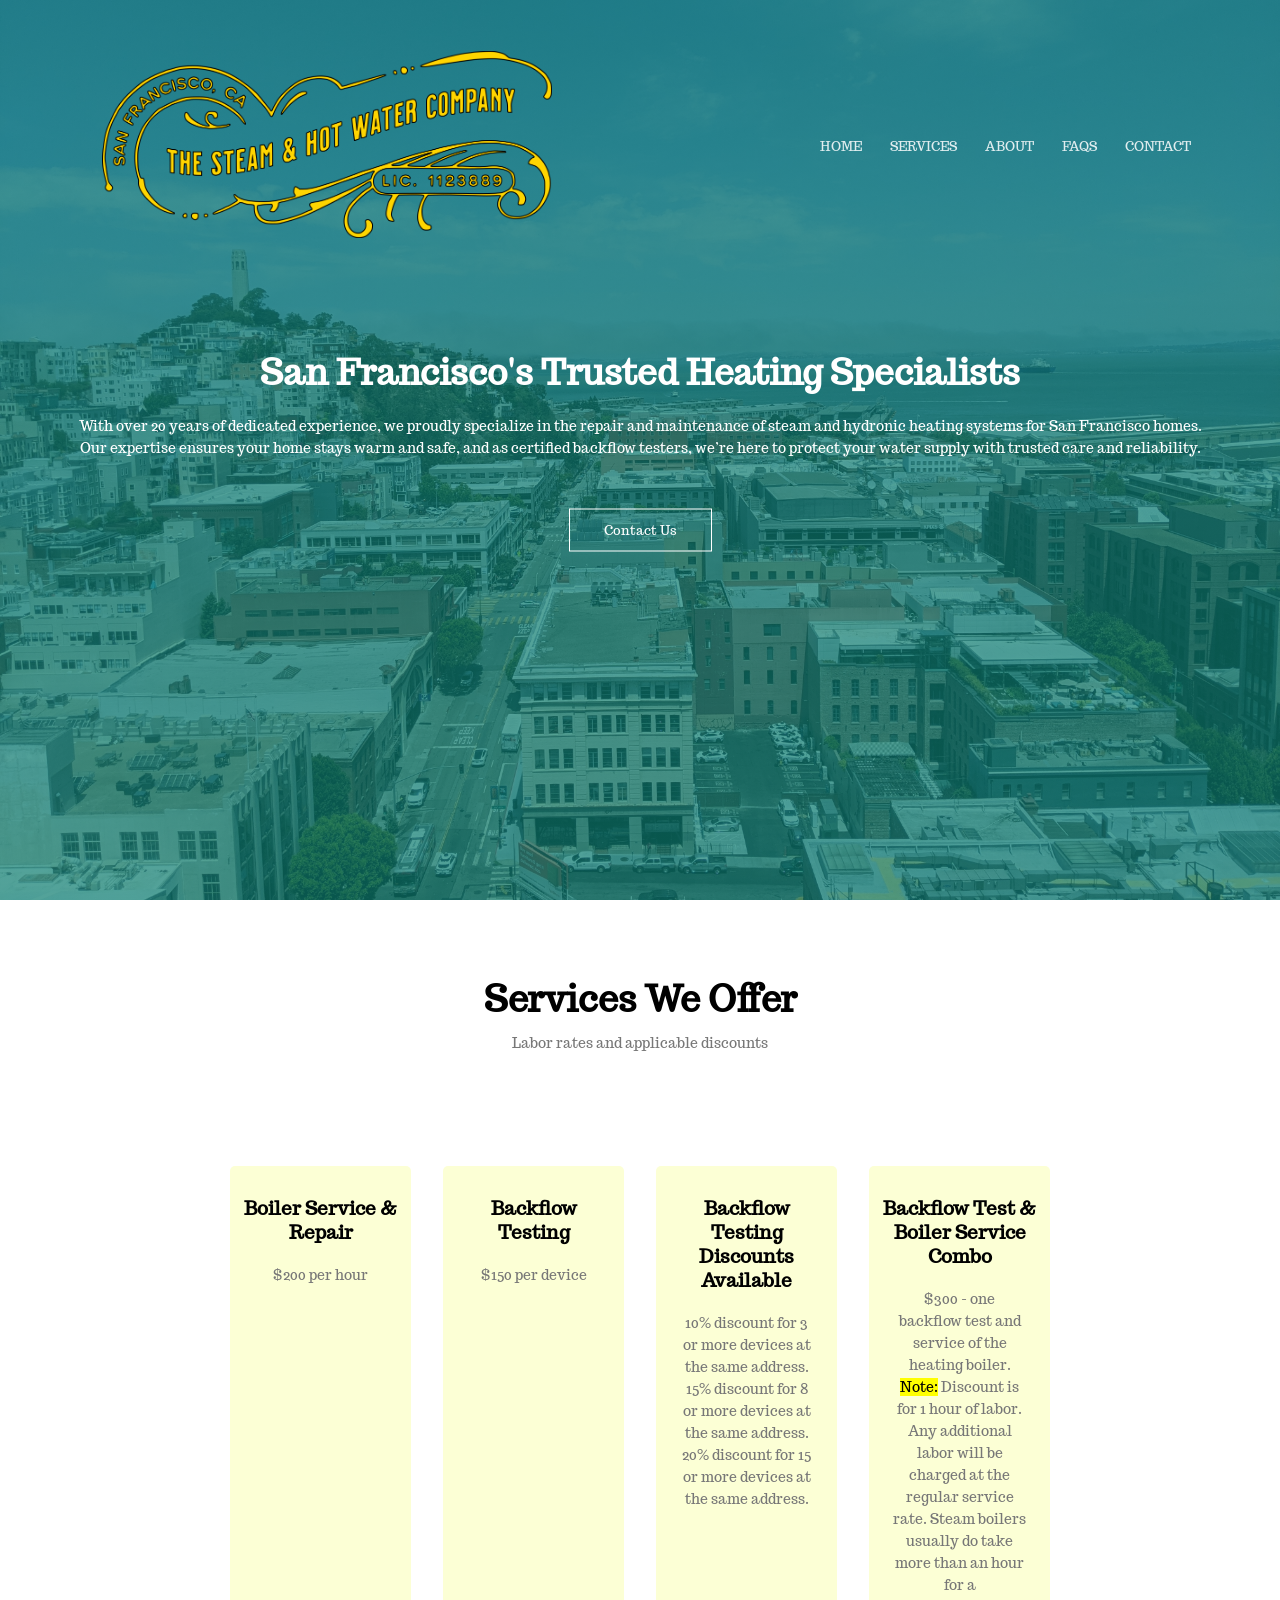
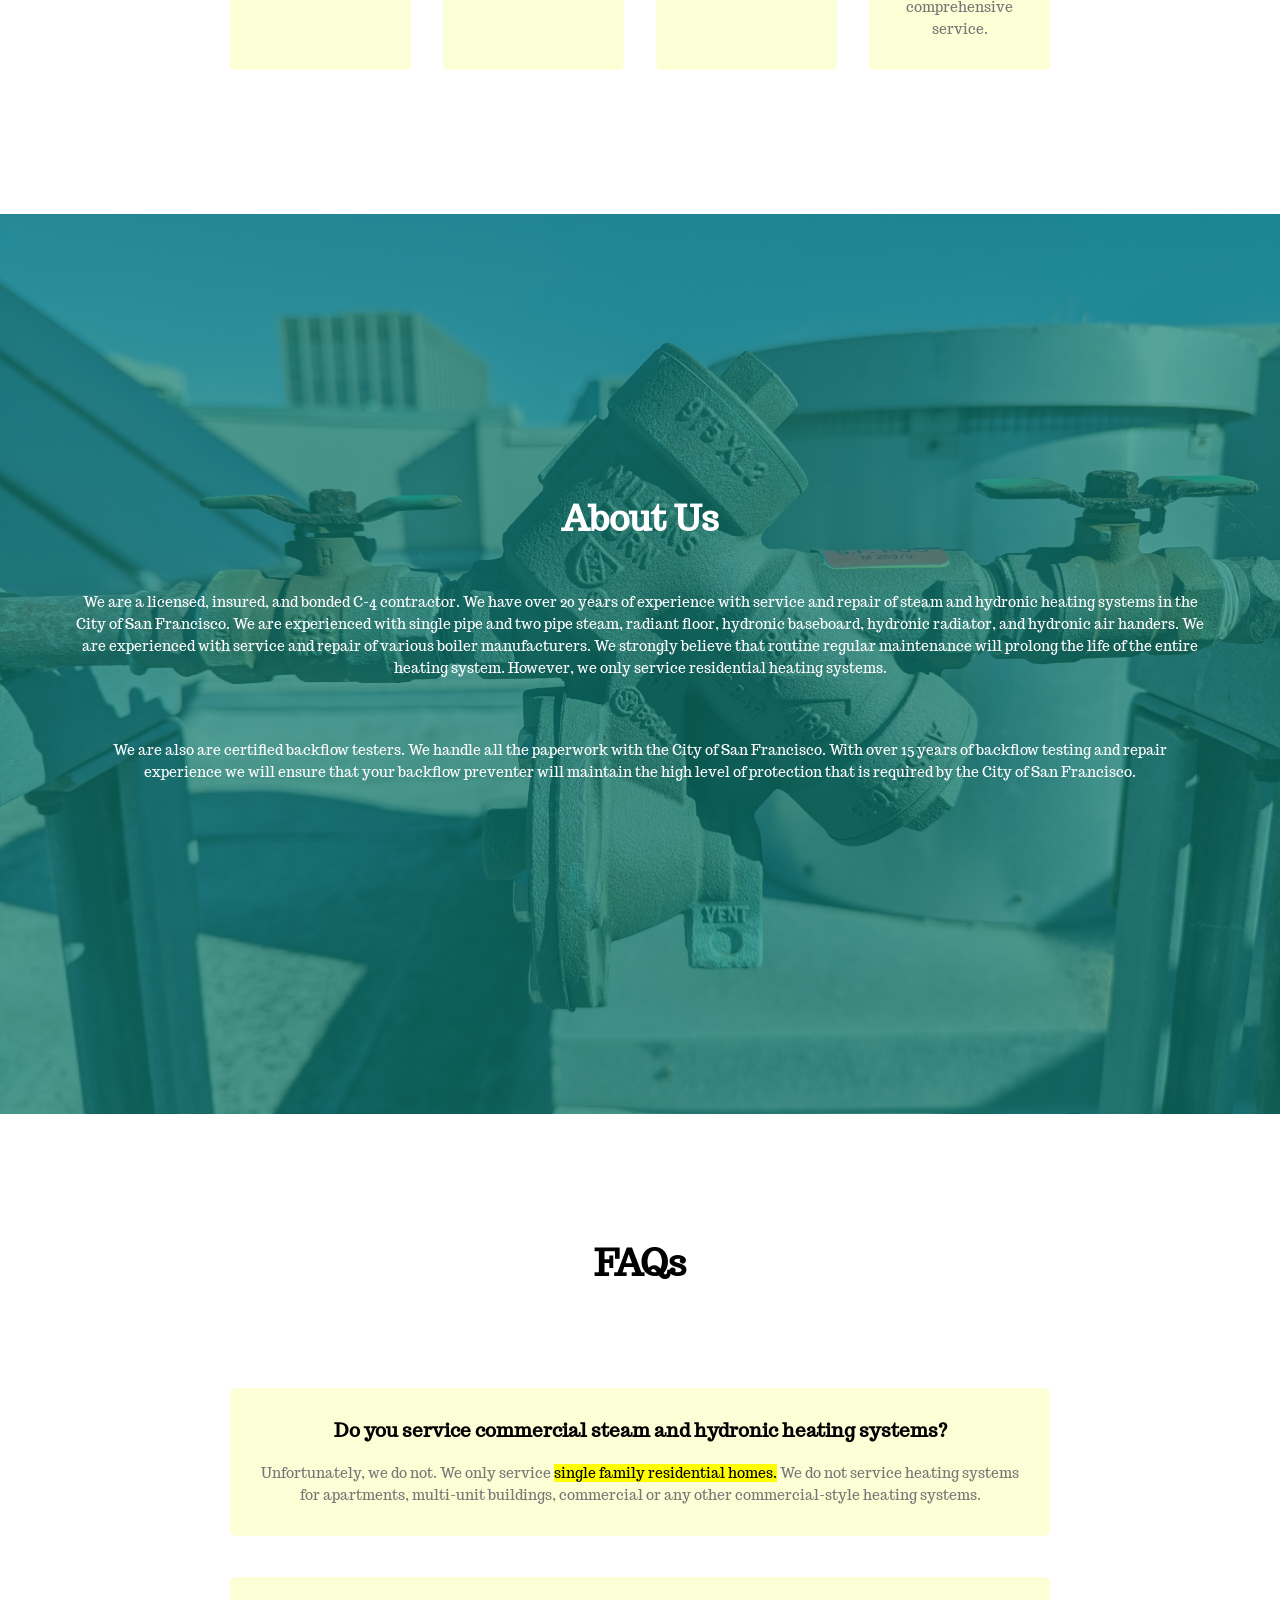
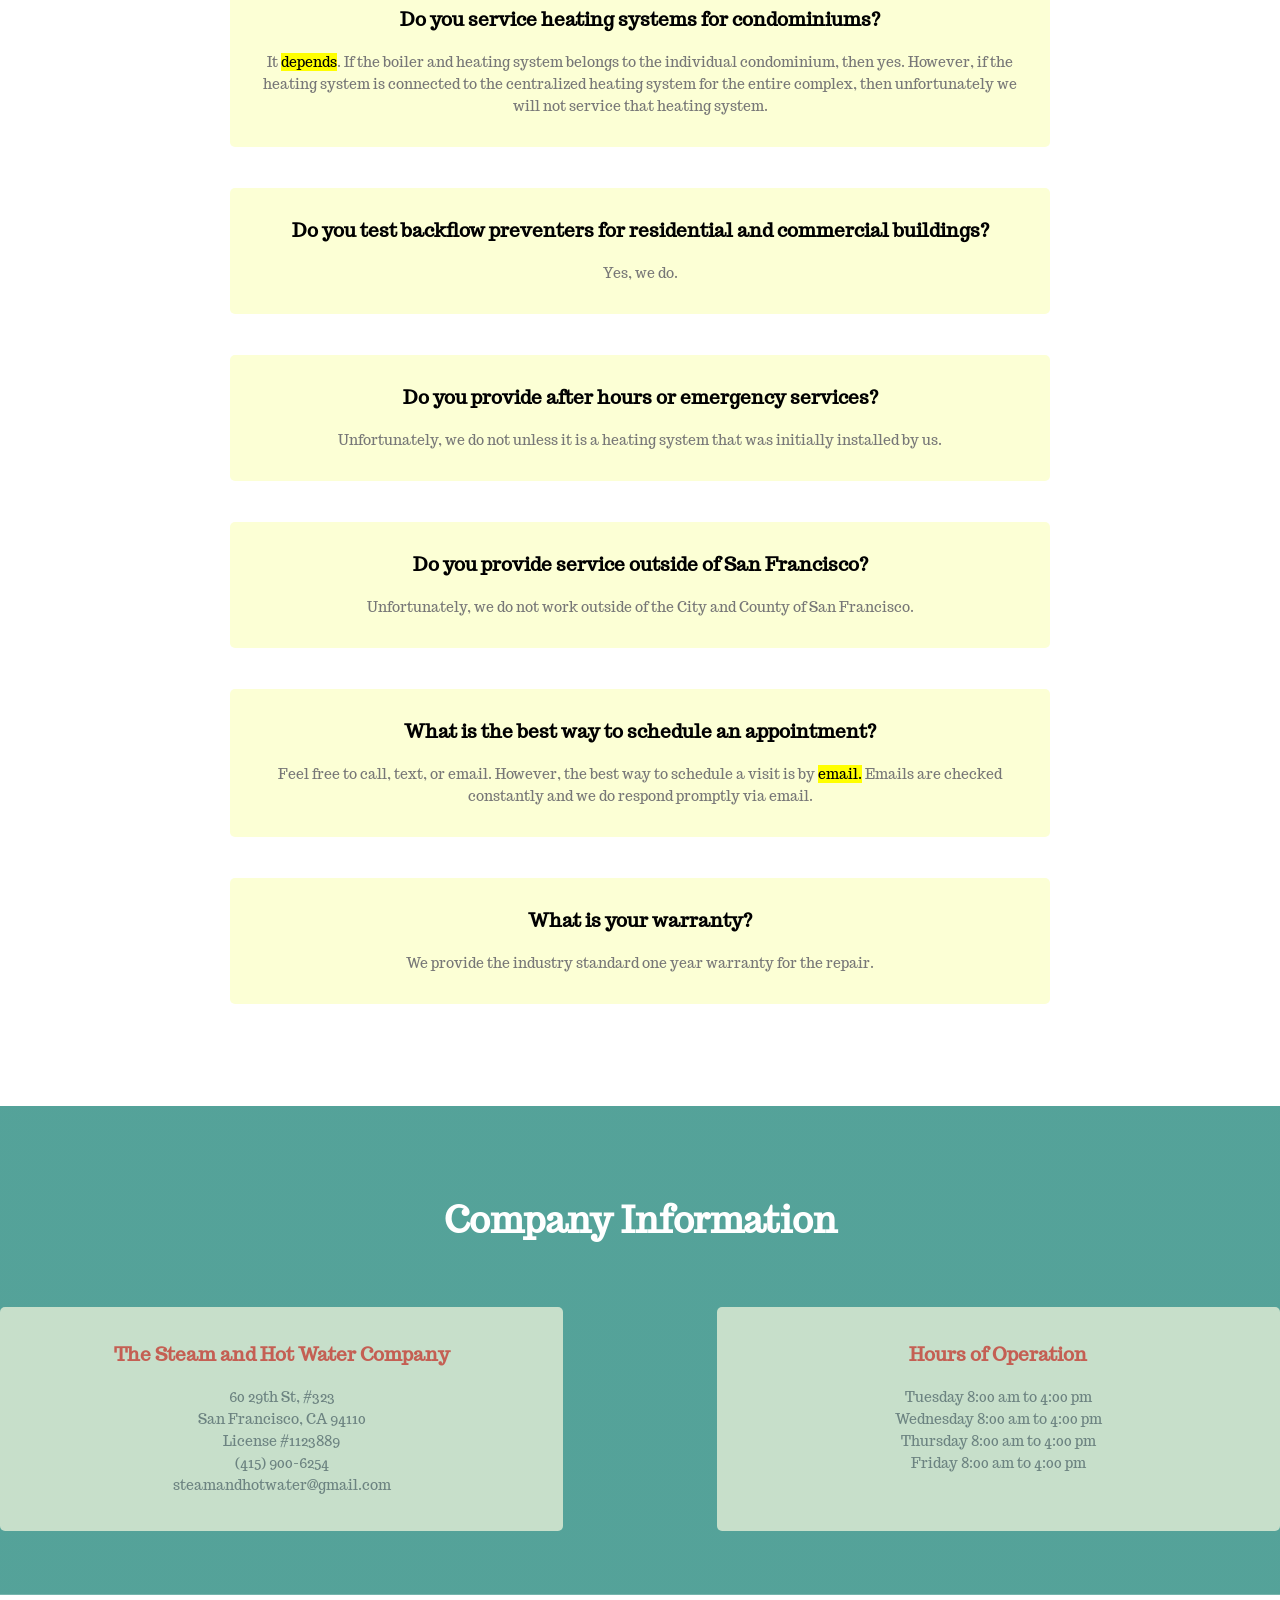
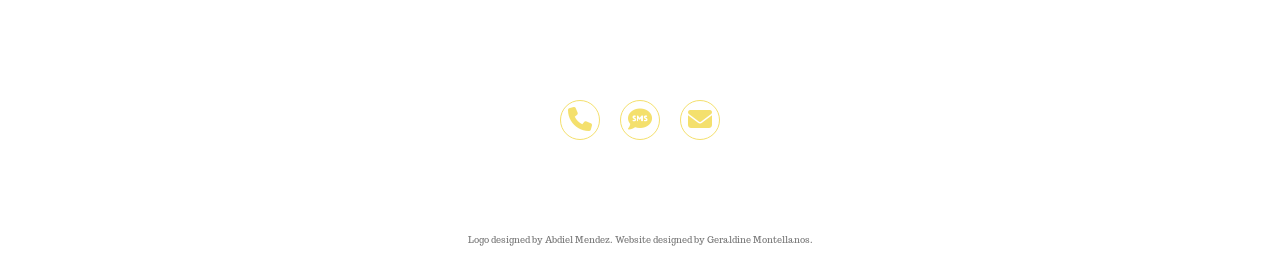
==== index.html @ b3afd123 "Update index.html" ====
<!DOCTYPE html>
<html>
<head>
   <meta name="viewport" content="with=device-width. initial-scale=1/0">
    <meta charset="UTF-8" />
    <meta name="keywords" content="heating company"/>
    <meta name="description" content="San Francisco based Steam Hydronic Heating Service Company and Backflow Preventer Tester."/>
    <meta name="robots" content="index"/>
    <meta name="robots" content="follow"/>
    <title>The Steam & Hot Water Company</title>
    <link rel="stylesheet" href="style.css">
    <link rel="preconnect" href="https://fonts.googleapis.com">
<link rel="preconnect" href="https://fonts.gstatic.com" crossorigin>
<link href="https://fonts.googleapis.com/css2?family=Trocchi&display=swap" rel="stylesheet">
<link rel="stylesheet" href="https://cdnjs.cloudflare.com/ajax/libs/font-awesome/6.6.0/css/all.min.css">
</head>
<body>
<section class="header">
    <nav>
        <a href="index.html"><img src="steam_n_water_ logo_png_yellow.png"></a>
        <div class="nav-links" id="navLinks">
            <i class="fa fa-times" onclick="hideMenu()"></i>
             <ul>
                <li><a href="index.html">HOME</a></li>
                <li><a href="#services">SERVICES</a></li>
                <li><a href="#about-us">ABOUT</a></li>
                <li><a href="#faqs">FAQS</a></li>
                <li><a href="#contact-us">CONTACT</a></li>
            </ul>
        </div>
        <i class="fa fa-bars" onclick="showMenu()"></i>
    </nav> 
<div class="text-box">
    <h1>San Francisco's Trusted Heating Specialists</h1>
    <p>With over 20 years of dedicated experience, we proudly specialize in the repair and maintenance of steam and hydronic heating systems for San Francisco homes. Our expertise ensures your home stays warm and safe, and as certified backflow testers, we’re here to protect your water supply with trusted care and reliability.</p>
    <a href="#contact-us" class="contact-btn">Contact Us</a>
</div>

</section>

<!---- services ---->
<section class="services">
    <h1 id="services">Services We Offer</h1>
    <p>Labor rates and applicable discounts</p>
    <div class="row">
        <div class="service-col">
            <h3>Boiler Service & Repair</h3>
            <p>$200 per hour</p>
        </div>
        <div class="service-col">
            <h3>Backflow Testing</h3>
            <p>$150 per device</p>
        </div>
        <div class="service-col">
            <h3>Backflow Testing Discounts Available</h3>
            <p>10% discount for 3 or more devices at the same address.<br>15% discount for 8 or more devices at the same address.<br>20% discount for 15 or more devices at the same address.</p>
        </div>
        <div class="service-col">
            <h3>Backflow Test & Boiler Service Combo</h3>
            <p>$300 - one backflow test and service of the heating boiler.<br><mark>Note:</mark> Discount is for 1 hour of labor. Any additional labor will be charged at the regular service rate. Steam boilers usually do take more than an hour for a comprehensive service.</p>
        </div>
    </div>

</section>

<!-- about -->
<section class="about">
    <div class="text-box">
        <h1 id="about-us"> About Us</h1>
        <p>We are a licensed, insured, and bonded C-4 contractor. We have over 20 years of experience with service and repair of steam and hydronic heating systems in the City of San Francisco. We are experienced with single pipe and two pipe steam, radiant floor, hydronic baseboard, hydronic radiator, and hydronic air handers. We are experienced with service and repair of various boiler manufacturers. We strongly believe that routine regular maintenance will prolong the life of the entire heating system. However, we only service residential heating systems.</p><p>We are also are certified backflow testers. We handle all the paperwork with the City of San Francisco. With over 15 years of backflow testing and repair experience we will ensure that your backflow preventer will maintain the high level of protection that is required by the City of San Francisco.</p>
</div>
</section>

<!--- faq -->
<section class="faq">
    <h1 id="faqs">FAQs</h1>
<div class="column">
    <div class="faq-col">
        <h3>Do you service commercial steam and hydronic heating systems?</h3>
        <p>Unfortunately, we do not. We only service <mark>single family residential homes.</mark> We do not service heating systems for apartments, multi-unit buildings, commercial or any other commercial-style heating systems.</p>
    </div>
    <div class="faq-col">
        <h3>Do you service heating systems for condominiums?</h3>
        <p>It <mark>depends</mark>. If the boiler and heating system belongs to the individual condominium, then yes. However, if the heating system is connected to the centralized heating system for the entire complex, then unfortunately we will not service that heating system. </p>
    </div>
    <div class="faq-col">
        <h3>Do you test backflow preventers for residential and commercial buildings?
        </h3>
        <p>Yes, we do.</p>
    </div>
    <div class="faq-col">
        <h3>Do you provide after hours or emergency services?</h3>
        <p>Unfortunately, we do not unless it is a heating system that was initially installed by us.
        </p>
    </div>
    <div class="faq-col">
        <h3>Do you provide service outside of San Francisco?</h3>
        <p>Unfortunately, we do not work outside of the City and County of San Francisco. 
        </p>
    </div>
    <div class="faq-col">
        <h3>What is the best way to schedule an appointment?</h3>
        <p>Feel free to call, text, or email. However, the best way to schedule a visit is by <mark>email.</mark> Emails are checked constantly and we do respond promptly via email.
        </p>
    </div>
    <div class="faq-col">
        <h3>What is your warranty?</h3>
        <p>We provide the industry standard one year warranty for the repair.
        </p>
    </div>
</div>
</section>

<!---- contact ---->
<section class="contact">
        <h1 id="contact-us">Company Information</h1>
        <div class="contact-col">
            <div class="info-col">
                <h3>The Steam and Hot Water Company</h3>
                <p>60 29th St, #323 <br> San Francisco, CA 94110 <br> License #1123889 <br> <a class="phone" href="tel:4159006254">(415) 900-6254</a><br> <a class="email" href="mailto:steamandhotwater@gmail.com">steamandhotwater@gmail.com</a></p>
            </div>
            <div class="info-col">
                <h3>Hours of Operation</h3>
                <p>Tuesday 8:00 am to 4:00 pm <br> Wednesday 8:00 am to 4:00 pm <br> Thursday 8:00 am to 4:00 pm <br> Friday 8:00 am to 4:00 pm</p>
            </div>
        </div>
</section>

<!---- Footer ---->
<section class="footer">
    <div class="call">
        <a href="tel:4159006254"><i class="fa-solid fa-phone"></i></a>
        <a href="sms:4159006254"><i class="fa-solid fa-comment-sms"></i></a>
        <a href="mailto:steamandhotwater@gmail.com"><i class="fa-solid fa-envelope"></i></a>
    </div>
        <section>
            <div>
                <p class="credits">Logo designed by <a href="https://www.linkedin.com/in/abdiel-mendez">Abdiel Mendez.</a> Website designed by <a href="https://www.linkedin.com/in/geraldine-montellanos-722b462b3">Geraldine Montellanos.</a></p>
            </div>
        </section>
</section>




<!------JavaScript for Toggle Menu ------>
<script>
    var navLinks = document.getElementById("navLinks");
    function showMenu(){
        navLinks.style.right = "0";
    }
    function hideMenu(){
        navLinks.style.right = "-200px";
    }
</script>

</body>
</html>
---- style.css ----
*{
    margin: 0;
    padding: 0;
    font-family: "Trocchi", serif;
    font-weight: 400;
    font-style: normal;
    box-sizing: border-box;
}
.header{
    min-height: 100vh;
    width: 100%;
    background-image: linear-gradient(rgba(12, 123, 110, 0.7),rgba(12,123,110,0.7)),url(San\ Francisco7.jpg);
    background-position: center;
    background-size: cover;
    position: relative;
}
nav{
    display: flex;
    padding: 2% 6%;
    justify-content: space-between;
    align-items: center;
}
nav img{
    padding: 5%;
    width: 500px;
}
.nav-links{
    flex: 1;
    text-align: right;
}
.nav-links ul li{
    list-style: none;
    display: inline-block;
    padding: 8px 12px;
    position: relative;
}
.nav-links ul li a{
    color: hsla(0, 0%, 100%, 0.859);
    text-decoration: none; 
    font-size: 13px;
}
.nav-links ul li::after{
    content: '';
    width: 0%;
    height: 2px;
    background: #f44336;
    display: block;
    margin: auto;
    transition: .5s;
}
.nav-links ul li:hover::after{
    width: 100%;
}
.text-box{
    width: 90%;
    color: #fff;
    position: absolute;
    top: 50%;
    left: 50%;
    transform: translate(-50%, -50%);
    text-align: center;
}
.text-box h1{
    font-size: 35px;
}
.text-box p{
    margin: 10px 0 40px;
    font-size: 14px;
    color: #fff;
}
.contact-btn{
    display: inline-block;
    text-decoration: none;
    color: #fff;
    border: 1px solid #fff;
    padding: 12px 34px;
    font-size: 13px;
    background: transparent;
    position: relative;
    cursor: pointer;
}

.contact-btn:hover{
    border: 1px solid #f44336;
    background: #f44336;
    transition: 2s;
}

nav .fa{
    display: none;
}

@media(max-width: 640px){
    .text-box h1{
        font-size: 20px;
    }
    .nav-links ul li{
        display: block;
    }
    .nav-links{
        position: fixed;
        background: #f44336;
        height: 100vh;
        width: 200px;
        top: 0;
        right: -200px;
        text-align: left;
        z-index: 2;
        transition: 1s;
    }
    nav .fa{
        display: block;
        color: #fff;
        margin: 10px;
        font-size: 22px;
        cursor: pointer;
    }
    .nav-links ul{
        padding: 30px;
    }
    nav img{
        width: 90%;
        padding: auto;
    }
    .row{
        flex-direction: column;
    }
    .contact-col{
        flex-direction: column;
    }
    .about{
        padding: 5%;
        text-wrap:wrap; 
    }
    .contact h1{
        font-size: 25px;
    }
}

/*---- services ----*/

.services{
    width: 80%;
    margin: auto;
    text-align: center;
    padding-top: 75px;
    background-color: #fff;
}
h1{
    font-size: 36px;
    font-weight: 600;
}
p{
    color:#777;
    font-size: 14px;
    font-weight: 275;
    line-height: 22px;
    padding: 10px;

}
.row{
    margin: 10%;
    display: flex;
    justify-content:space-between;
    flex-wrap: wrap;
}

.service-col{
    flex-basis: 22%;
    background: #fcffd5;
    border-radius: 5px;
    margin-bottom: 5%;
    padding: 20px 12px;
    box-sizing: border-box;
    transition: 0.5s;
}


h3{
    text-align: center;
    font-weight: 600;
    margin: 10px 0;
}

.service-col:hover{
    box-shadow: 0 0 20px 0px rgba(0,0,0,0.2);
}

/*----- about -----*/
.about{
    margin: 100px auto;
    width: 80%;
    background-image: linear-gradient(rgba(12, 123, 110, 0.7),rgba(12,123,110,0.7)),url(Backflows3.jpg);
    background-position: center;
    background-size: cover;
   
    text-align: center;
    padding-top: 100px 0px;
    position: relative;
    width: 100%;
    min-height: 100vh;

}
.about h1{
    color: #fff;
    margin-bottom: 40px;
    padding: 0;
}

.about p{
    margin: 10px 0 40px;
    font-size: 14px;
    color: #fff;
}

/*---- faqs ----*/
.faq{
    width: 80%;
    margin: auto;
    text-align: center;
    padding-top: 25px;
    background-color: #fff;
}
.column{
    margin: 10%;
    justify-content:space-between;
    flex-wrap: wrap;
}

.faq-col{
    flex-basis: 100%;
    background: #fcffd5;
    border-radius: 5px;
    margin-bottom: 5%;
    padding: 20px 12px;
    box-sizing:border-box;
    transition: 0.5s;
}
.faq-col:hover{
    box-shadow: 0 0 20px 0px rgba(0,0,0,0.2);
}

/*---- contact ----*/
.contact{
    margin: 100px auto;
    width: 100%;
    background-image: linear-gradient(rgba(12, 123, 110, 0.7),rgba(12,123,110,0.7)),url(Boilers16.jpg);
    background-position: center;
    background-size: cover;
    position: relative;
    text-align: center;
    padding-top: 7%;
}
.phone {
    font: inherit;
    font-family: inherit;
    font-style: normal;
    color: inherit;
    text-decoration: none;
}
.phone:hover {
    color: #f44336;
    cursor: pointer;
}

.email {
    font: inherit;
    font-family: inherit;
    font-style: normal;
    color: inherit;
    text-decoration: none;
}
.email:hover {
    color: #f44336;
    cursor: pointer;
}
.contact h1{
    color: #fff;
    margin-bottom: 40px;
    padding: 0;
}

.contact h3{
    color: #f44336;
}

.contact-col{
    margin-top: 5%;
    display: flex;
    justify-content: space-between;
}

.info-col{
    flex-basis: 44%;
    background:#f8f9e0;
    opacity: .7;
    border-radius: 5px;
    margin-bottom: 5%;
    padding: 25px;
    box-sizing: border-box;
    transition: 0.5s;
    text-align: center;
}

h3{
    text-align: center;
    font-weight: 600;
    margin: 10px 0;
}

.info-col:hover{
    box-shadow: 0 0 20px 0px rgba(0,0,0,0.2);
}

/*--- footer---*/

.footer{
    padding: 5px 0;
    background-color: white;
}

.footer .call {
    text-align: center;
    padding-bottom: 25px;
    color: rgb(237, 204, 13);
}

.footer .call a {
    font-size: 24px;
    color: inherit;
    border: 1px solid rgb(237, 204, 13);
    width: 40px;
    height: 40px;
    line-height: 38px;
    display: inline-block;
    text-align: center;
    border-radius: 50%;
    margin: 0 8px;
    opacity: .6;
    text-decoration: none;
}

.footer .call a:hover{
    opacity: 4;
}

.credits a{
    padding-top: 5%;
    text-align: center;
    color: #777;
    font-size: xx-small;
    text-decoration: none;
}
.credits{
    padding-top: 5%;
    text-align: center;
    color: #777;
    font-size: xx-small;
    text-decoration: none;
}
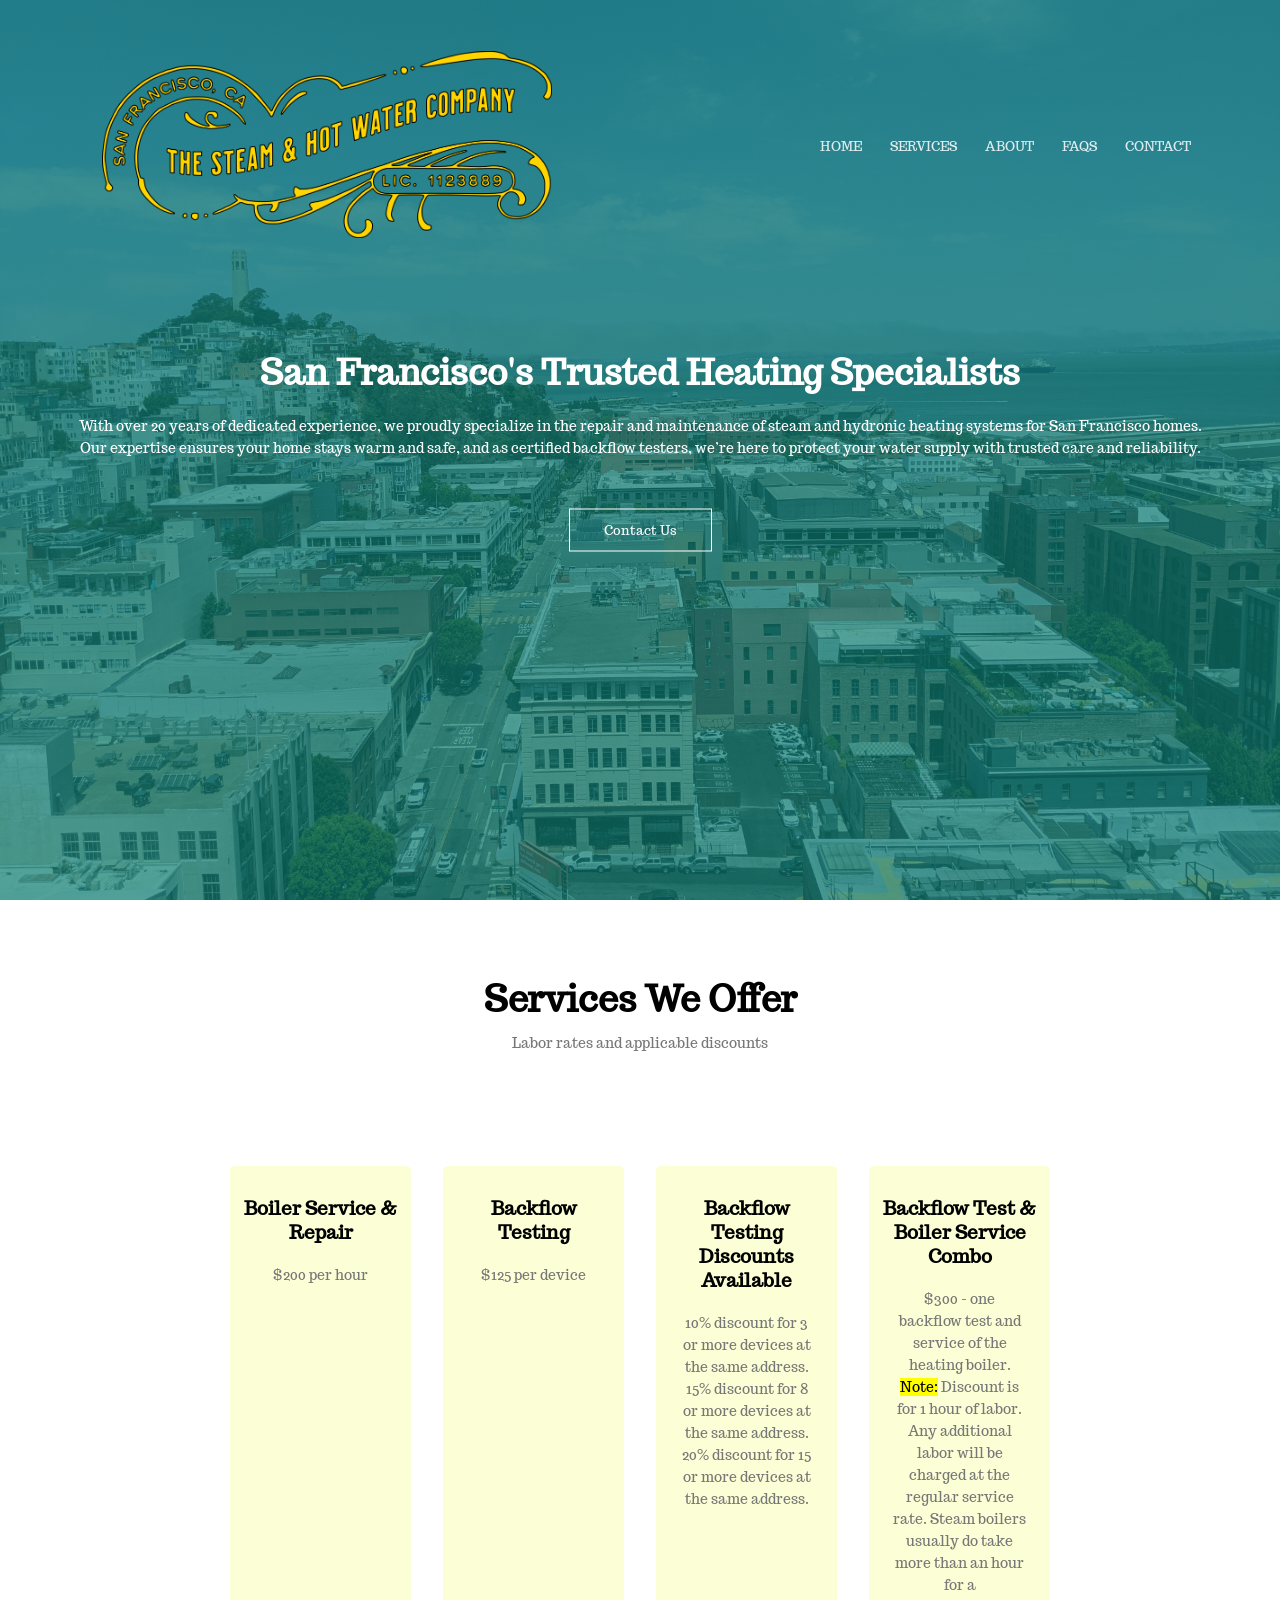
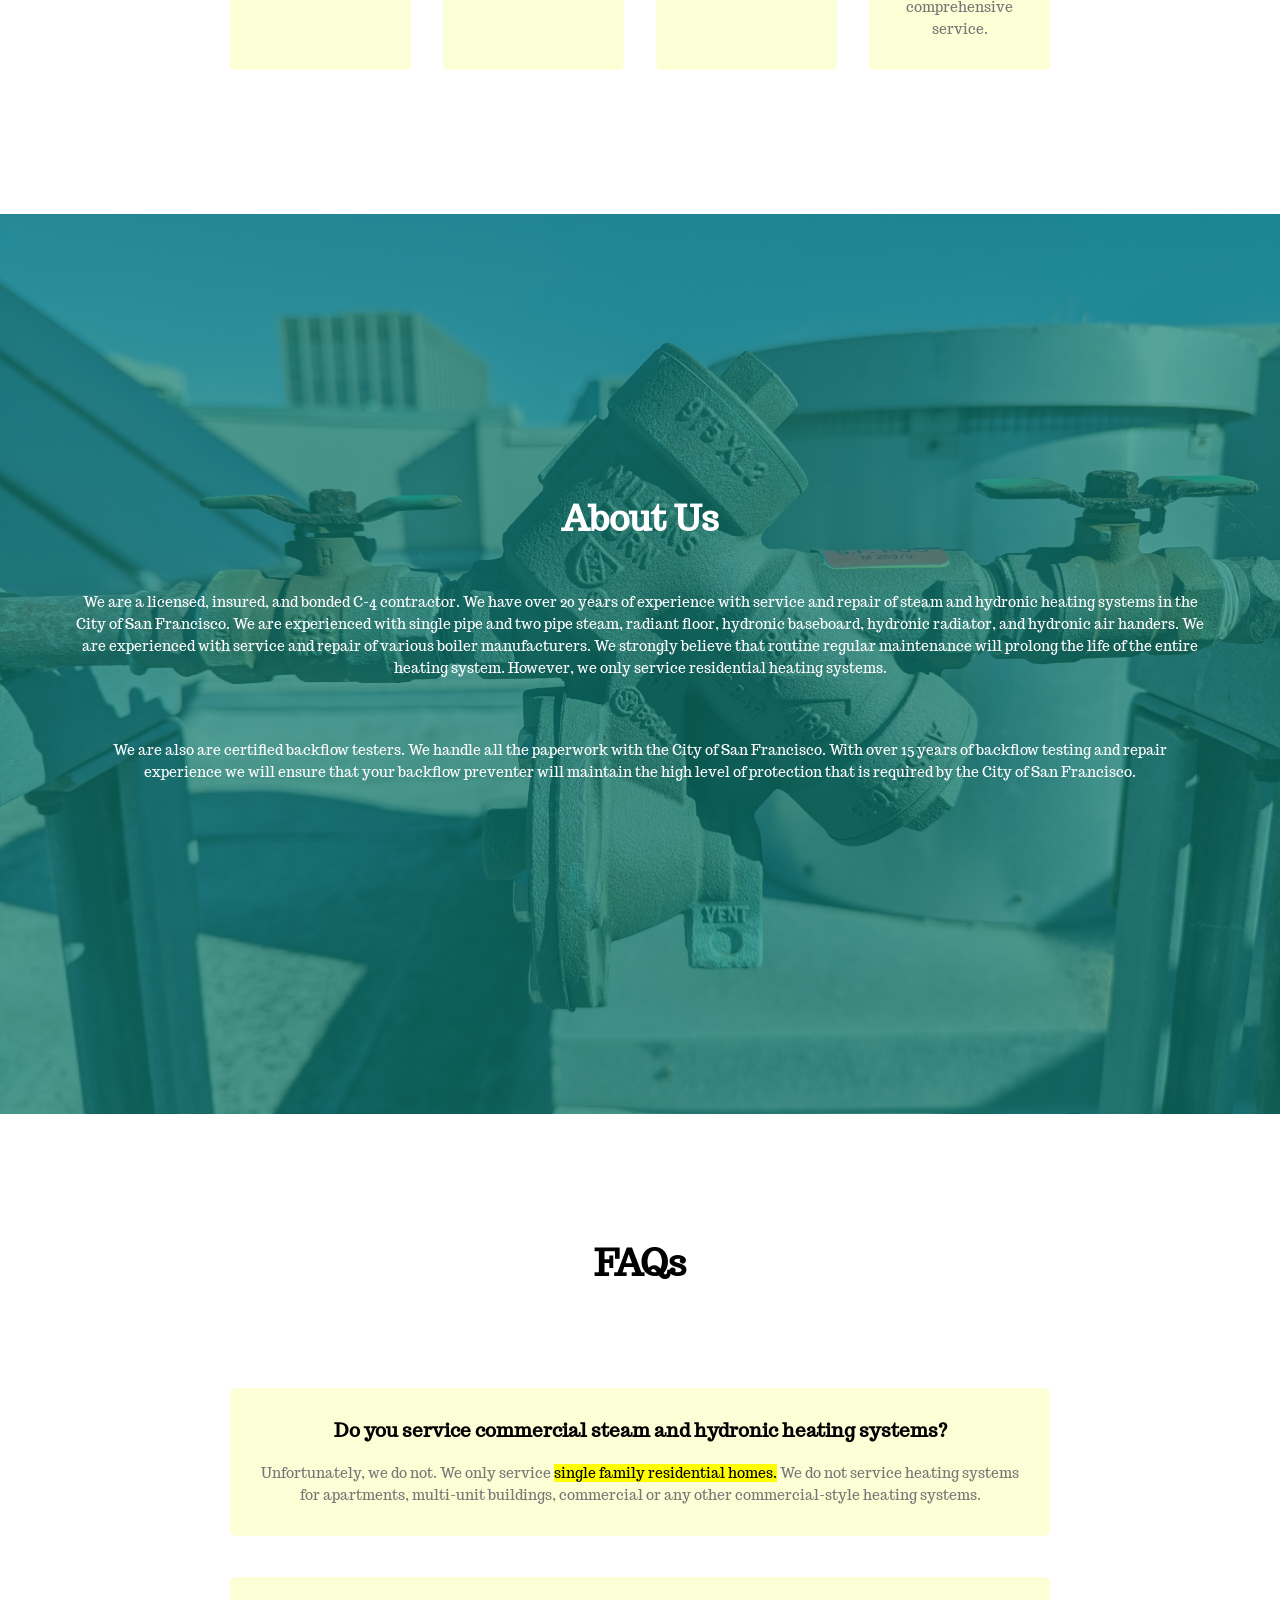
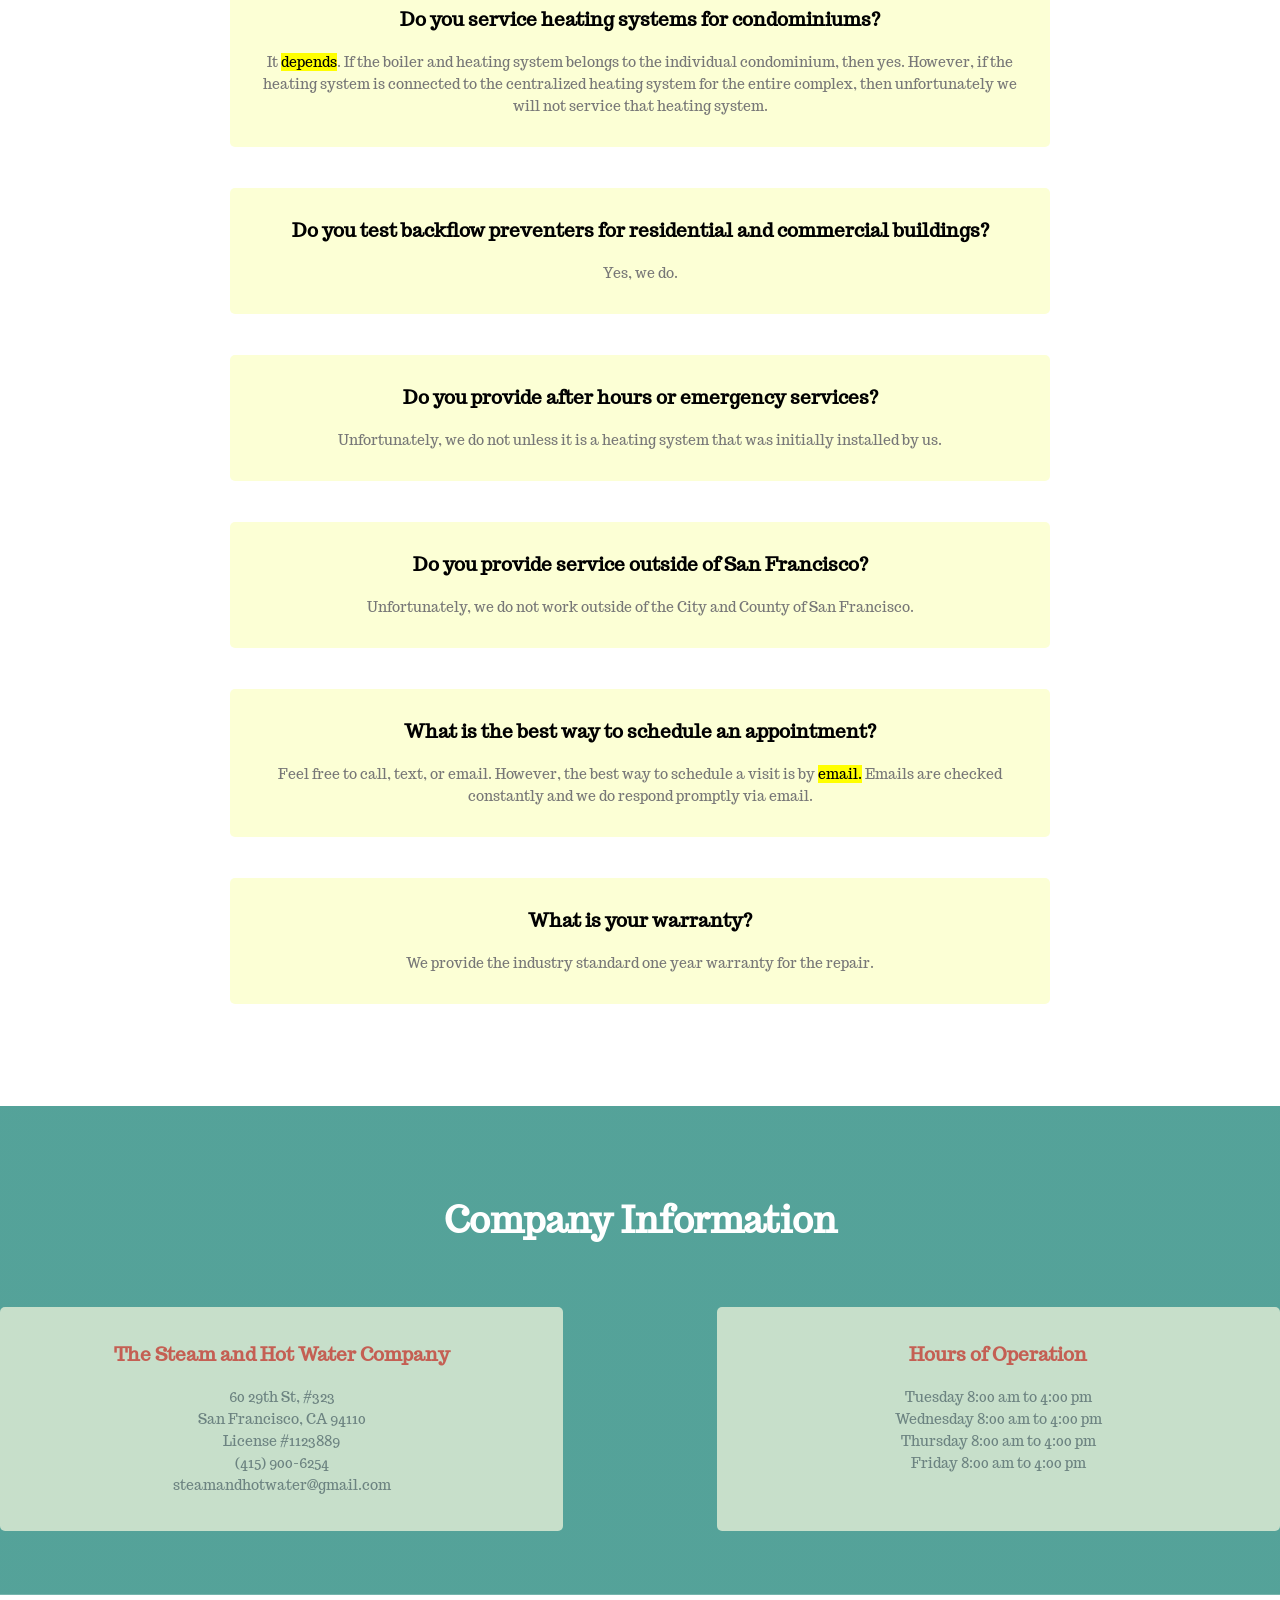
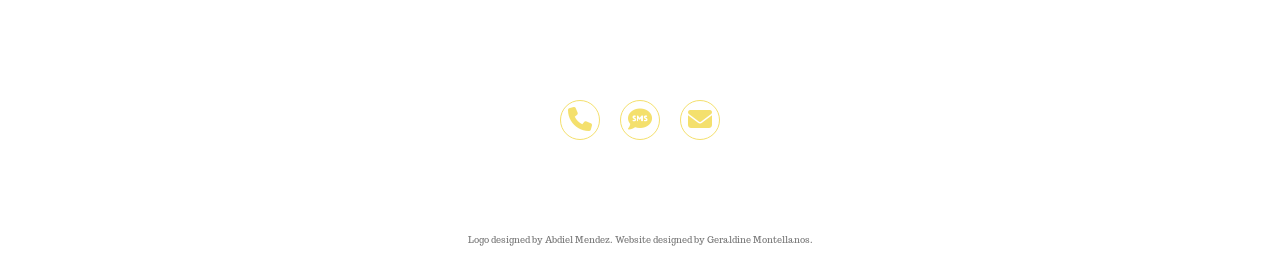
==== commit 1b3ff9d9: "Update index.html updated back flow testing price from 150 to 125" ====
--- a/index.html
+++ b/index.html
@@ -49,7 +49,7 @@
         </div>
         <div class="service-col">
             <h3>Backflow Testing</h3>
-            <p>$150 per device</p>
+            <p>$125 per device</p>
         </div>
         <div class="service-col">
             <h3>Backflow Testing Discounts Available</h3>
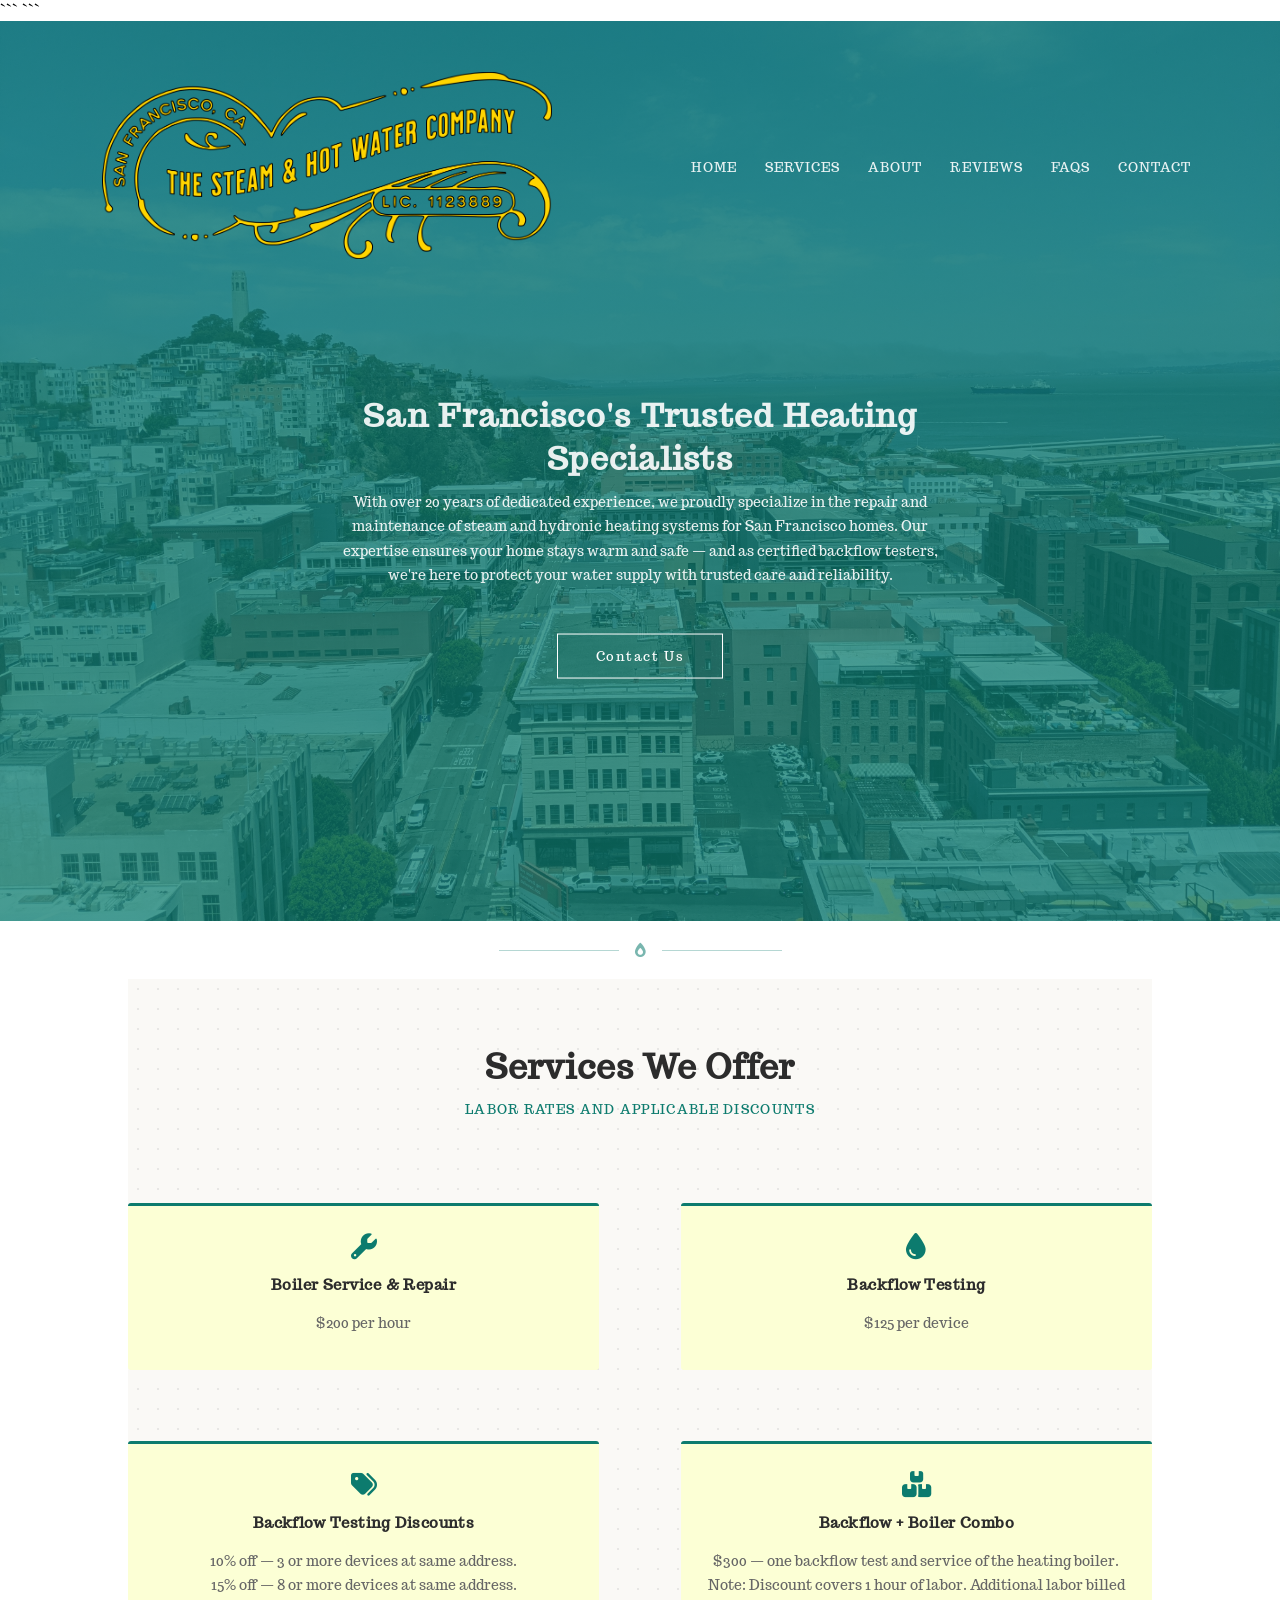
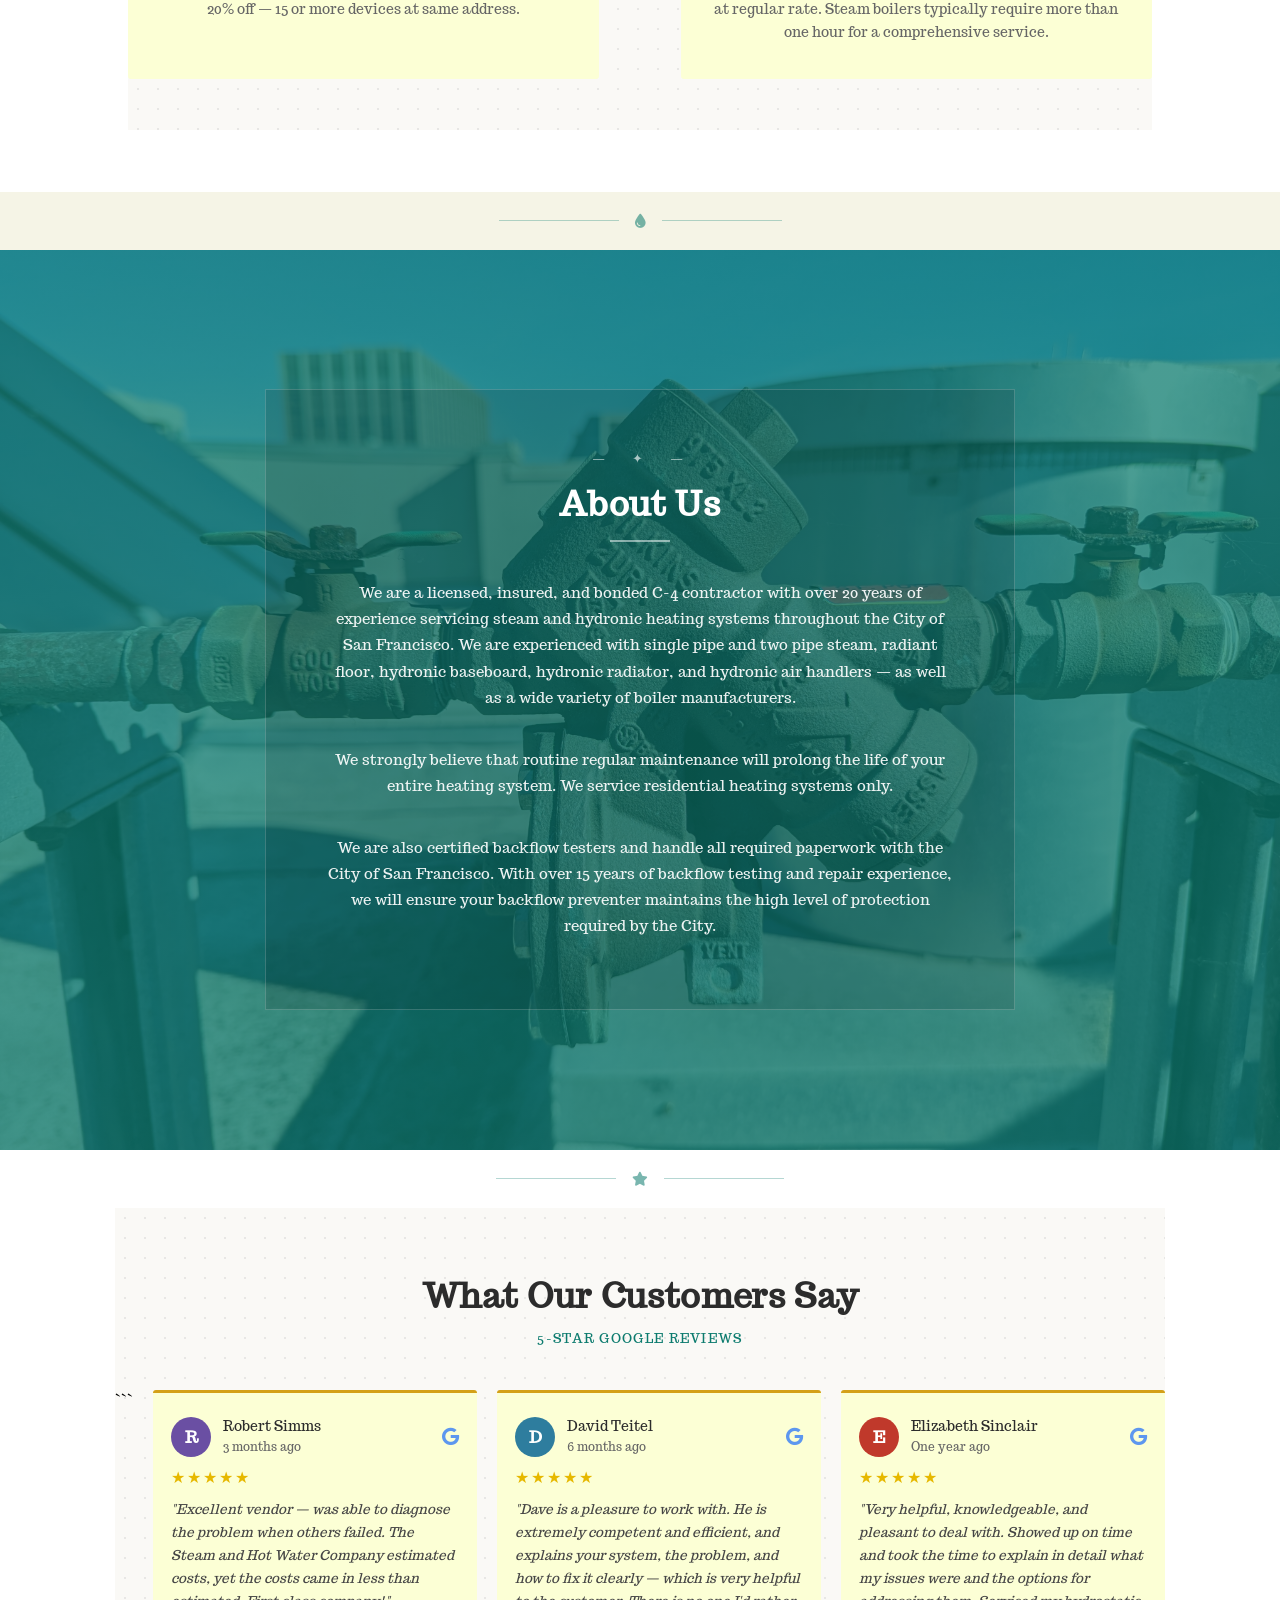
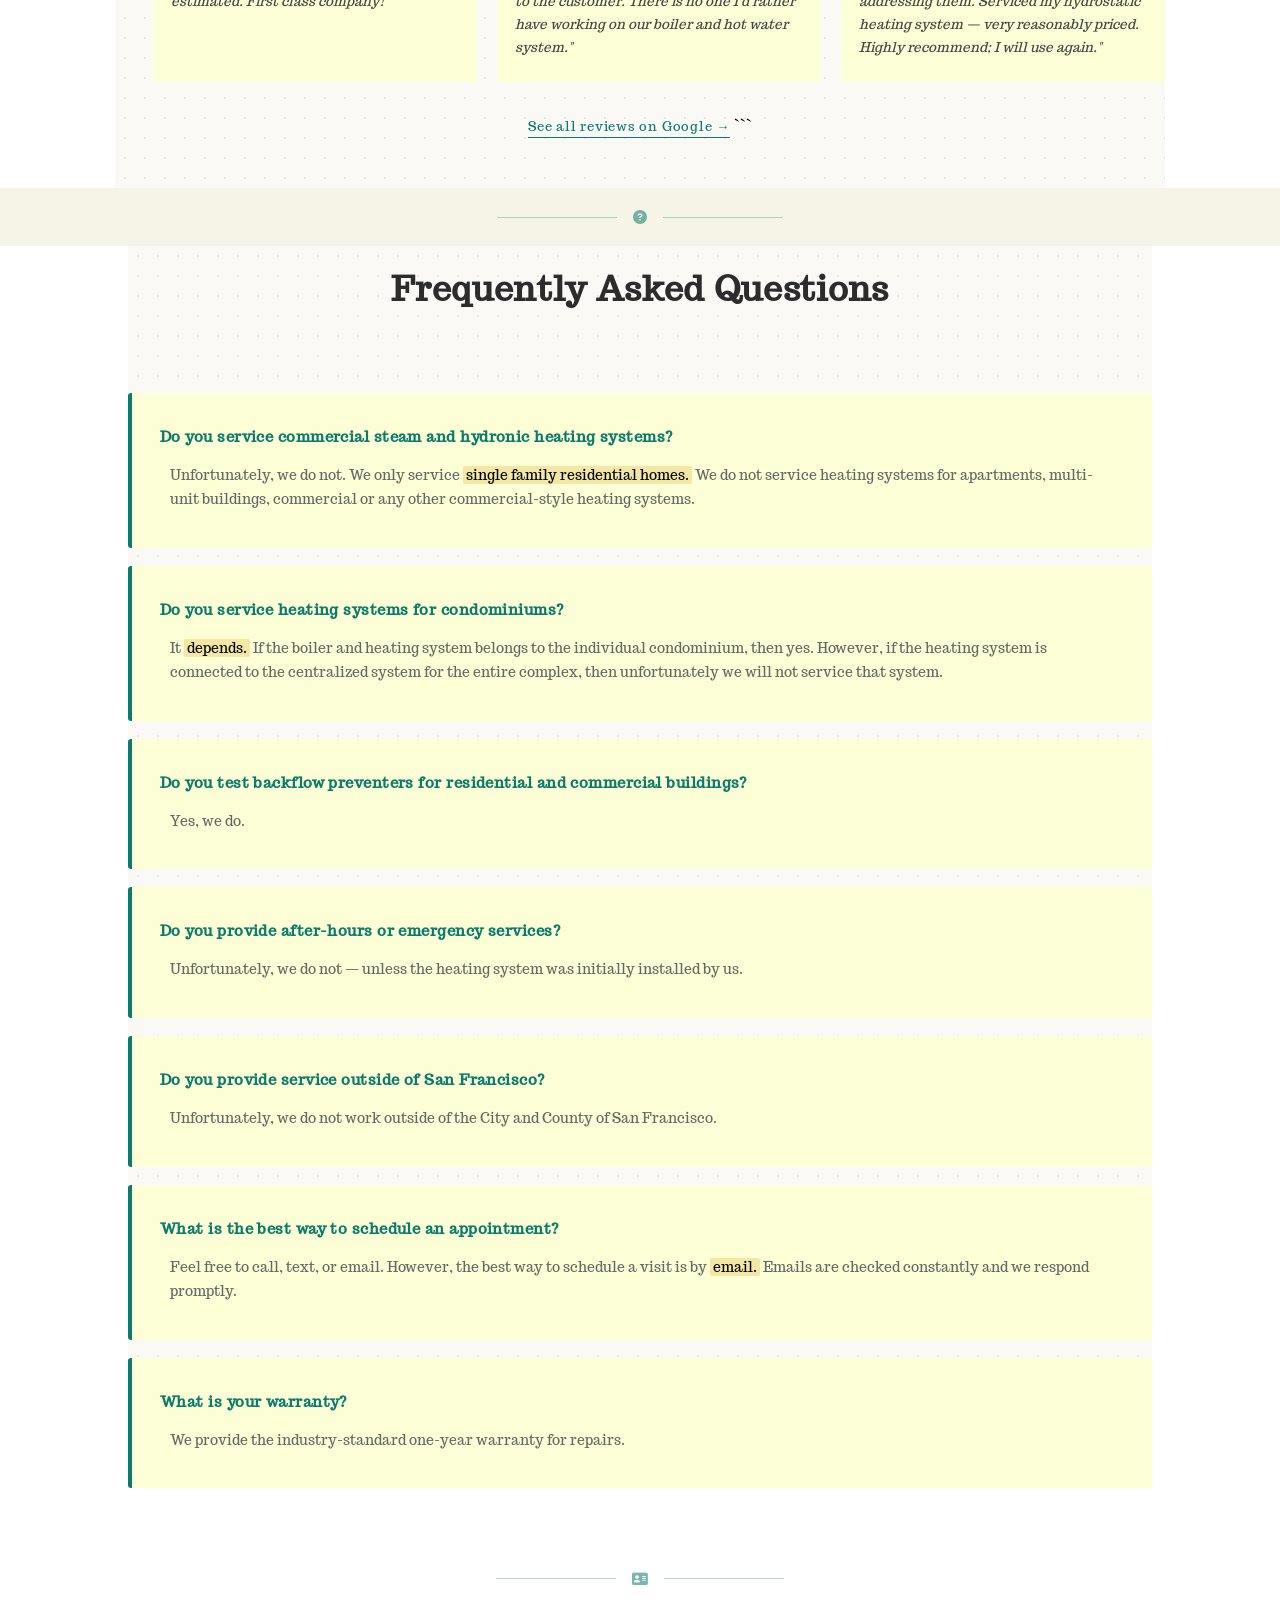
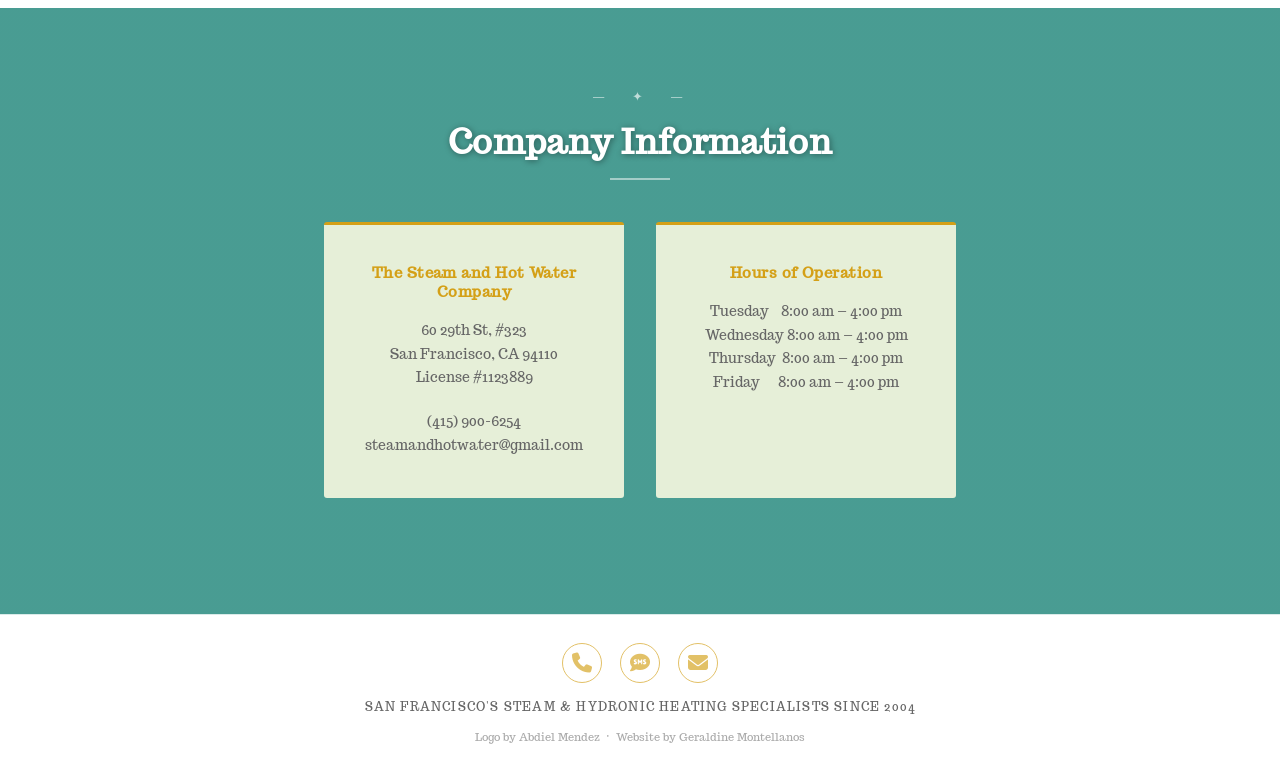
==== commit 0a342b64: "visual updates and SEO Improvements" ====
--- a/index.html
+++ b/index.html
@@ -1,158 +1,356 @@
 <!DOCTYPE html>
-<html>
+
+<html lang="en">
 <head>
-   <meta name="viewport" content="with=device-width. initial-scale=1/0">
+    <!-- ✅ Fixed viewport (was: "with=device-width. initial-scale=1/0") -->
+    <meta name="viewport" content="width=device-width, initial-scale=1.0">
     <meta charset="UTF-8" />
-    <meta name="keywords" content="heating company"/>
-    <meta name="description" content="San Francisco based Steam Hydronic Heating Service Company and Backflow Preventer Tester."/>
-    <meta name="robots" content="index"/>
-    <meta name="robots" content="follow"/>
-    <title>The Steam & Hot Water Company</title>
-    <link rel="stylesheet" href="style.css">
-    <link rel="preconnect" href="https://fonts.googleapis.com">
+
+```
+<!-- ✅ SEO: expanded keywords & richer description -->
+<meta name="keywords" content="steam heating repair San Francisco, hydronic heating San Francisco, boiler service San Francisco, backflow testing San Francisco, C-4 contractor SF, hot water heating system repair">
+<meta name="description" content="San Francisco's trusted steam and hydronic heating specialists. Over 20 years of boiler service, repair, and certified backflow preventer testing. Licensed C-4 contractor serving the City and County of San Francisco.">
+<meta name="robots" content="index, follow">
+
+<!-- ✅ SEO: Open Graph for social sharing -->
+<meta property="og:title" content="The Steam & Hot Water Company – San Francisco Heating Specialists">
+<meta property="og:description" content="Over 20 years of steam and hydronic heating repair. Licensed, insured & bonded. Certified backflow testers serving San Francisco.">
+<meta property="og:type" content="website">
+<meta property="og:url" content="https://steamandhotwater.com">
+<meta property="og:image" content="https://steamandhotwater.com/steam_n_water_ logo_png_yellow.png">
+
+<!-- ✅ SEO: canonical URL -->
+<link rel="canonical" href="https://steamandhotwater.com">
+
+<title>The Steam & Hot Water Company | San Francisco Heating Repair & Backflow Testing</title>
+<link rel="stylesheet" href="style.css">
+<link rel="preconnect" href="https://fonts.googleapis.com">
+<link rel="icon" href="favicon.png" type="image/png">
 <link rel="preconnect" href="https://fonts.gstatic.com" crossorigin>
 <link href="https://fonts.googleapis.com/css2?family=Trocchi&display=swap" rel="stylesheet">
 <link rel="stylesheet" href="https://cdnjs.cloudflare.com/ajax/libs/font-awesome/6.6.0/css/all.min.css">
+
+<!-- ✅ SEO: LocalBusiness structured data (JSON-LD) -->
+<script type="application/ld+json">
+{
+  "@context": "https://schema.org",
+  "@type": "LocalBusiness",
+  "name": "The Steam & Hot Water Company",
+  "description": "Licensed, insured, and bonded C-4 contractor specializing in steam and hydronic heating repair and certified backflow preventer testing in San Francisco.",
+  "url": "https://steamandhotwater.com",
+  "telephone": "+14159006254",
+  "email": "steamandhotwater@gmail.com",
+  "address": {
+    "@type": "PostalAddress",
+    "streetAddress": "60 29th St, #323",
+    "addressLocality": "San Francisco",
+    "addressRegion": "CA",
+    "postalCode": "94110",
+    "addressCountry": "US"
+  },
+  "openingHoursSpecification": [
+    {
+      "@type": "OpeningHoursSpecification",
+      "dayOfWeek": ["Tuesday","Wednesday","Thursday","Friday"],
+      "opens": "08:00",
+      "closes": "16:00"
+    }
+  ],
+  "areaServed": {
+    "@type": "City",
+    "name": "San Francisco"
+  },
+  "aggregateRating": {
+    "@type": "AggregateRating",
+    "ratingValue": "5",
+    "reviewCount": "3"
+  },
+  "review": [
+    {
+      "@type": "Review",
+      "author": {"@type": "Person", "name": "Robert Simms"},
+      "reviewRating": {"@type": "Rating", "ratingValue": "5"},
+      "reviewBody": "Excellent vendor was able diagnose the problem when others failed. The Steam and Hot water Company estimated costs, yet the costs came in less than estimated. First class company!"
+    },
+    {
+      "@type": "Review",
+      "author": {"@type": "Person", "name": "David Teitel"},
+      "reviewRating": {"@type": "Rating", "ratingValue": "5"},
+      "reviewBody": "Dave is a pleasure to work with. He is extremely competent and efficient, and explains your system, the problem and how to fix it clearly, which is very helpful to the customer."
+    },
+    {
+      "@type": "Review",
+      "author": {"@type": "Person", "name": "Elizabeth Sinclair"},
+      "reviewRating": {"@type": "Rating", "ratingValue": "5"},
+      "reviewBody": "Very helpful, knowledgeable and pleasant to deal with. Showed up on time, and took the time to explain in detail what my issues were and options for addressing. Highly recommend."
+    }
+  ]
+}
+</script>
+```
+
 </head>
 <body>
+
+<!-- ===== HEADER ===== -->
+
 <section class="header">
-    <nav>
-        <a href="index.html"><img src="steam_n_water_ logo_png_yellow.png"></a>
+    <nav aria-label="Main navigation">
+        <a href="index.html">
+            <!-- ✅ SEO: added alt text to logo -->
+            <img src="steam_n_water_ logo_png_yellow.png" alt="The Steam and Hot Water Company logo">
+        </a>
         <div class="nav-links" id="navLinks">
-            <i class="fa fa-times" onclick="hideMenu()"></i>
-             <ul>
+            <i class="fa fa-times" onclick="hideMenu()" aria-label="Close menu"></i>
+            <ul>
                 <li><a href="index.html">HOME</a></li>
                 <li><a href="#services">SERVICES</a></li>
                 <li><a href="#about-us">ABOUT</a></li>
+                <li><a href="#reviews">REVIEWS</a></li>
                 <li><a href="#faqs">FAQS</a></li>
                 <li><a href="#contact-us">CONTACT</a></li>
             </ul>
         </div>
-        <i class="fa fa-bars" onclick="showMenu()"></i>
-    </nav> 
-<div class="text-box">
-    <h1>San Francisco's Trusted Heating Specialists</h1>
-    <p>With over 20 years of dedicated experience, we proudly specialize in the repair and maintenance of steam and hydronic heating systems for San Francisco homes. Our expertise ensures your home stays warm and safe, and as certified backflow testers, we’re here to protect your water supply with trusted care and reliability.</p>
-    <a href="#contact-us" class="contact-btn">Contact Us</a>
-</div>
-
-</section>
-
-<!---- services ---->
-<section class="services">
+        <i class="fa fa-bars" onclick="showMenu()" aria-label="Open menu"></i>
+    </nav>
+    <div class="text-box">
+        <h1> <br> <br> <br> San Francisco's Trusted Heating Specialists</h1>
+        <p>With over 20 years of dedicated experience, we proudly specialize in the repair and maintenance of steam and hydronic heating systems for San Francisco homes. Our expertise ensures your home stays warm and safe — and as certified backflow testers, we're here to protect your water supply with trusted care and reliability.</p>
+        <a href="#contact-us" class="contact-btn">Contact Us</a>
+    </div>
+</section>
+
+<!-- ===== SECTION DIVIDER ===== -->
+
+<div class="section-divider">
+    <span class="divider-line"></span>
+    <span class="divider-icon"><i class="fa-solid fa-fire-flame-simple"></i></span>
+    <span class="divider-line"></span>
+</div>
+
+<!-- ===== SERVICES ===== -->
+
+<section class="services" aria-labelledby="services">
     <h1 id="services">Services We Offer</h1>
-    <p>Labor rates and applicable discounts</p>
+    <p class="section-sub">Labor rates and applicable discounts</p>
     <div class="row">
         <div class="service-col">
-            <h3>Boiler Service & Repair</h3>
+            <div class="service-icon"><i class="fa-solid fa-wrench"></i></div>
+            <h3>Boiler Service &amp; Repair</h3>
             <p>$200 per hour</p>
         </div>
         <div class="service-col">
+            <div class="service-icon"><i class="fa-solid fa-droplet"></i></div>
             <h3>Backflow Testing</h3>
             <p>$125 per device</p>
         </div>
         <div class="service-col">
-            <h3>Backflow Testing Discounts Available</h3>
-            <p>10% discount for 3 or more devices at the same address.<br>15% discount for 8 or more devices at the same address.<br>20% discount for 15 or more devices at the same address.</p>
+            <div class="service-icon"><i class="fa-solid fa-tags"></i></div>
+            <h3>Backflow Testing Discounts</h3>
+            <p>
+                10% off &mdash; 3 or more devices at same address.<br>
+                15% off &mdash; 8 or more devices at same address.<br>
+                20% off &mdash; 15 or more devices at same address.
+            </p>
         </div>
         <div class="service-col">
-            <h3>Backflow Test & Boiler Service Combo</h3>
-            <p>$300 - one backflow test and service of the heating boiler.<br><mark>Note:</mark> Discount is for 1 hour of labor. Any additional labor will be charged at the regular service rate. Steam boilers usually do take more than an hour for a comprehensive service.</p>
-        </div>
-    </div>
-
-</section>
-
-<!-- about -->
-<section class="about">
-    <div class="text-box">
-        <h1 id="about-us"> About Us</h1>
-        <p>We are a licensed, insured, and bonded C-4 contractor. We have over 20 years of experience with service and repair of steam and hydronic heating systems in the City of San Francisco. We are experienced with single pipe and two pipe steam, radiant floor, hydronic baseboard, hydronic radiator, and hydronic air handers. We are experienced with service and repair of various boiler manufacturers. We strongly believe that routine regular maintenance will prolong the life of the entire heating system. However, we only service residential heating systems.</p><p>We are also are certified backflow testers. We handle all the paperwork with the City of San Francisco. With over 15 years of backflow testing and repair experience we will ensure that your backflow preventer will maintain the high level of protection that is required by the City of San Francisco.</p>
-</div>
-</section>
-
-<!--- faq -->
-<section class="faq">
-    <h1 id="faqs">FAQs</h1>
-<div class="column">
-    <div class="faq-col">
-        <h3>Do you service commercial steam and hydronic heating systems?</h3>
-        <p>Unfortunately, we do not. We only service <mark>single family residential homes.</mark> We do not service heating systems for apartments, multi-unit buildings, commercial or any other commercial-style heating systems.</p>
-    </div>
-    <div class="faq-col">
-        <h3>Do you service heating systems for condominiums?</h3>
-        <p>It <mark>depends</mark>. If the boiler and heating system belongs to the individual condominium, then yes. However, if the heating system is connected to the centralized heating system for the entire complex, then unfortunately we will not service that heating system. </p>
-    </div>
-    <div class="faq-col">
-        <h3>Do you test backflow preventers for residential and commercial buildings?
-        </h3>
-        <p>Yes, we do.</p>
-    </div>
-    <div class="faq-col">
-        <h3>Do you provide after hours or emergency services?</h3>
-        <p>Unfortunately, we do not unless it is a heating system that was initially installed by us.
-        </p>
-    </div>
-    <div class="faq-col">
-        <h3>Do you provide service outside of San Francisco?</h3>
-        <p>Unfortunately, we do not work outside of the City and County of San Francisco. 
-        </p>
-    </div>
-    <div class="faq-col">
-        <h3>What is the best way to schedule an appointment?</h3>
-        <p>Feel free to call, text, or email. However, the best way to schedule a visit is by <mark>email.</mark> Emails are checked constantly and we do respond promptly via email.
-        </p>
-    </div>
-    <div class="faq-col">
-        <h3>What is your warranty?</h3>
-        <p>We provide the industry standard one year warranty for the repair.
-        </p>
-    </div>
-</div>
-</section>
-
-<!---- contact ---->
-<section class="contact">
-        <h1 id="contact-us">Company Information</h1>
-        <div class="contact-col">
-            <div class="info-col">
-                <h3>The Steam and Hot Water Company</h3>
-                <p>60 29th St, #323 <br> San Francisco, CA 94110 <br> License #1123889 <br> <a class="phone" href="tel:4159006254">(415) 900-6254</a><br> <a class="email" href="mailto:steamandhotwater@gmail.com">steamandhotwater@gmail.com</a></p>
+            <div class="service-icon"><i class="fa-solid fa-boxes-stacked"></i></div>
+            <h3>Backflow + Boiler Combo</h3>
+            <p>$300 — one backflow test and service of the heating boiler.<br>
+            <em>Note:</em> Discount covers 1 hour of labor. Additional labor billed at regular rate. Steam boilers typically require more than one hour for a comprehensive service.</p>
+        </div>
+    </div>
+</section>
+
+<!-- ===== SECTION DIVIDER ===== -->
+
+<div class="section-divider dark">
+    <span class="divider-line"></span>
+    <span class="divider-icon"><i class="fa-solid fa-droplet"></i></span>
+    <span class="divider-line"></span>
+</div>
+
+<!-- ===== ABOUT ===== -->
+
+<section class="about" aria-labelledby="about-us">
+    <div class="about-content">
+        <div class="ornament light">— &nbsp; ✦ &nbsp; —</div>
+        <h1 id="about-us">About Us</h1>
+        <div class="title-rule light"></div>
+        <p>We are a licensed, insured, and bonded C-4 contractor with over 20 years of experience servicing steam and hydronic heating systems throughout the City of San Francisco. We are experienced with single pipe and two pipe steam, radiant floor, hydronic baseboard, hydronic radiator, and hydronic air handlers — as well as a wide variety of boiler manufacturers.</p>
+        <p>We strongly believe that routine regular maintenance will prolong the life of your entire heating system. <em>We service residential heating systems only.</em></p>
+        <p>We are also certified backflow testers and handle all required paperwork with the City of San Francisco. With over 15 years of backflow testing and repair experience, we will ensure your backflow preventer maintains the high level of protection required by the City.</p>
+    </div>
+</section>
+
+<!-- ===== SECTION DIVIDER ===== -->
+
+<div class="section-divider">
+    <span class="divider-line"></span>
+    <span class="divider-icon"><i class="fa-solid fa-star"></i></span>
+    <span class="divider-line"></span>
+</div>
+
+<!-- ===== GOOGLE REVIEWS ===== -->
+
+<section class="reviews" aria-labelledby="reviews">
+    <h1 id="reviews">What Our Customers Say</h1>
+    <p class="section-sub">5-Star Google Reviews</p>
+    <div class="reviews-row">
+
+```
+    <article class="review-card">
+        <div class="review-header">
+            <div class="reviewer-avatar" style="background:#6a4fa3;">R</div>
+            <div class="reviewer-info">
+                <strong>Robert Simms</strong>
+                <span>3 months ago</span>
             </div>
-            <div class="info-col">
-                <h3>Hours of Operation</h3>
-                <p>Tuesday 8:00 am to 4:00 pm <br> Wednesday 8:00 am to 4:00 pm <br> Thursday 8:00 am to 4:00 pm <br> Friday 8:00 am to 4:00 pm</p>
+            <div class="google-badge"><i class="fab fa-google"></i></div>
+        </div>
+        <div class="review-stars" aria-label="5 out of 5 stars">★★★★★</div>
+        <p>"Excellent vendor — was able to diagnose the problem when others failed. The Steam and Hot Water Company estimated costs, yet the costs came in less than estimated. First class company!"</p>
+    </article>
+
+    <article class="review-card">
+        <div class="review-header">
+            <div class="reviewer-avatar" style="background:#2e7d9e;">D</div>
+            <div class="reviewer-info">
+                <strong>David Teitel</strong>
+                <span>6 months ago</span>
             </div>
-        </div>
-</section>
-
-<!---- Footer ---->
-<section class="footer">
+            <div class="google-badge"><i class="fab fa-google"></i></div>
+        </div>
+        <div class="review-stars" aria-label="5 out of 5 stars">★★★★★</div>
+        <p>"Dave is a pleasure to work with. He is extremely competent and efficient, and explains your system, the problem, and how to fix it clearly — which is very helpful to the customer. There is no one I'd rather have working on our boiler and hot water system."</p>
+    </article>
+
+    <article class="review-card">
+        <div class="review-header">
+            <div class="reviewer-avatar" style="background:#c0392b;">E</div>
+            <div class="reviewer-info">
+                <strong>Elizabeth Sinclair</strong>
+                <span>One year ago</span>
+            </div>
+            <div class="google-badge"><i class="fab fa-google"></i></div>
+        </div>
+        <div class="review-stars" aria-label="5 out of 5 stars">★★★★★</div>
+        <p>"Very helpful, knowledgeable, and pleasant to deal with. Showed up on time and took the time to explain in detail what my issues were and the options for addressing them. Serviced my hydrostatic heating system — very reasonably priced. Highly recommend; I will use again."</p>
+    </article>
+
+</div>
+<a href="https://www.google.com/search?safe=active&client=safari&hs=2BY&sca_esv=77b8489817097e66&rls=en&sxsrf=ANbL-n4erN1O6OuQWVoi-1LqFdpj0x7HHw:1778701780935&q=steamandhotwater.com+reviews&uds=[base64]&si=AL3DRZEsmMGCryMMFSHJ3StBhOdZ2-6yYkXd_doETEE1OR-qORxnuf-5Cyky49SIRiLZ1pmUeoZf_xx_GPIXIIXe_ATuZblwLxbt7G_1H1YrskTavatCTpUqUo6MSoqzzSiH7dlXzYxxybcre-B3cLcJsI56u1B6bw%3D%3D&sa=X&ved=2ahUKEwikkcG-hLeUAxX1EDQIHY7FBpMQk8gLegQIGRAB&ictx=1&biw=440&bih=836&dpr=3#ebo=2"
+   target="_blank" rel="noopener noreferrer" class="review-link">
+    See all reviews on Google &rarr;
+</a>
+```
+
+</section>
+
+<!-- ===== SECTION DIVIDER ===== -->
+
+<div class="section-divider dark">
+    <span class="divider-line"></span>
+    <span class="divider-icon"><i class="fa-solid fa-circle-question"></i></span>
+    <span class="divider-line"></span>
+</div>
+
+<!-- ===== FAQs ===== -->
+
+<section class="faq" aria-labelledby="faqs">
+    <h1 id="faqs">Frequently Asked Questions</h1>
+    <div class="column">
+        <div class="faq-col">
+            <h3>Do you service commercial steam and hydronic heating systems?</h3>
+            <p>Unfortunately, we do not. We only service <mark>single family residential homes.</mark> We do not service heating systems for apartments, multi-unit buildings, commercial or any other commercial-style heating systems.</p>
+        </div>
+        <div class="faq-col">
+            <h3>Do you service heating systems for condominiums?</h3>
+            <p>It <mark>depends.</mark> If the boiler and heating system belongs to the individual condominium, then yes. However, if the heating system is connected to the centralized system for the entire complex, then unfortunately we will not service that system.</p>
+        </div>
+        <div class="faq-col">
+            <h3>Do you test backflow preventers for residential and commercial buildings?</h3>
+            <p>Yes, we do.</p>
+        </div>
+        <div class="faq-col">
+            <h3>Do you provide after-hours or emergency services?</h3>
+            <p>Unfortunately, we do not — unless the heating system was initially installed by us.</p>
+        </div>
+        <div class="faq-col">
+            <h3>Do you provide service outside of San Francisco?</h3>
+            <p>Unfortunately, we do not work outside of the City and County of San Francisco.</p>
+        </div>
+        <div class="faq-col">
+            <h3>What is the best way to schedule an appointment?</h3>
+            <p>Feel free to call, text, or email. However, the best way to schedule a visit is by <mark>email.</mark> Emails are checked constantly and we respond promptly.</p>
+        </div>
+        <div class="faq-col">
+            <h3>What is your warranty?</h3>
+            <p>We provide the industry-standard one-year warranty for repairs.</p>
+        </div>
+    </div>
+</section>
+
+<!-- ===== SECTION DIVIDER ===== -->
+
+<div class="section-divider">
+    <span class="divider-line"></span>
+    <span class="divider-icon"><i class="fa-solid fa-address-card"></i></span>
+    <span class="divider-line"></span>
+</div>
+
+<!-- ===== CONTACT ===== -->
+
+<section class="contact" aria-labelledby="contact-us">
+    <div class="ornament light">— &nbsp; ✦ &nbsp; —</div>
+    <h1 id="contact-us">Company Information</h1>
+    <div class="title-rule light"></div>
+    <div class="contact-col">
+        <div class="info-col">
+            <h3>The Steam and Hot Water Company</h3>
+            <address>
+                <p>
+                    60 29th St, #323<br>
+                    San Francisco, CA 94110<br>
+                    License #1123889
+                </p>
+                <p>
+                    <a class="phone" href="tel:4159006254">(415) 900-6254</a><br>
+                    <a class="email" href="mailto:steamandhotwater@gmail.com">steamandhotwater@gmail.com</a>
+                </p>
+            </address>
+        </div>
+        <div class="info-col">
+            <h3>Hours of Operation</h3>
+            <p>
+                Tuesday &nbsp;&nbsp;&nbsp;8:00 am – 4:00 pm<br>
+                Wednesday 8:00 am – 4:00 pm<br>
+                Thursday &nbsp;8:00 am – 4:00 pm<br>
+                Friday &nbsp;&nbsp;&nbsp;&nbsp;&nbsp;8:00 am – 4:00 pm
+            </p>
+        </div>
+    </div>
+</section>
+
+<!-- ===== FOOTER ===== -->
+
+<footer class="footer" role="contentinfo">
     <div class="call">
-        <a href="tel:4159006254"><i class="fa-solid fa-phone"></i></a>
-        <a href="sms:4159006254"><i class="fa-solid fa-comment-sms"></i></a>
-        <a href="mailto:steamandhotwater@gmail.com"><i class="fa-solid fa-envelope"></i></a>
-    </div>
-        <section>
-            <div>
-                <p class="credits">Logo designed by <a href="https://www.linkedin.com/in/abdiel-mendez">Abdiel Mendez.</a> Website designed by <a href="https://www.linkedin.com/in/geraldine-montellanos-722b462b3">Geraldine Montellanos.</a></p>
-            </div>
-        </section>
-</section>
-
-
-
-
-<!------JavaScript for Toggle Menu ------>
+        <a href="tel:4159006254" aria-label="Call us"><i class="fa-solid fa-phone"></i></a>
+        <a href="sms:4159006254" aria-label="Text us"><i class="fa-solid fa-comment-sms"></i></a>
+        <a href="mailto:steamandhotwater@gmail.com" aria-label="Email us"><i class="fa-solid fa-envelope"></i></a>
+    </div>
+    <div class="footer-tagline">San Francisco's Steam &amp; Hydronic Heating Specialists Since 2004</div>
+    <p class="credits">Logo by <a href="https://www.linkedin.com/in/abdiel-mendez">Abdiel Mendez</a> &nbsp;&middot;&nbsp; Website by <a href="https://whiskeyandwasabi.com" target="_blank" rel="noopener noreferrer">Geraldine Montellanos</a></p>
+</footer>
+
+<!-- Toggle Menu Script -->
+
 <script>
     var navLinks = document.getElementById("navLinks");
-    function showMenu(){
-        navLinks.style.right = "0";
-    }
-    function hideMenu(){
-        navLinks.style.right = "-200px";
-    }
+    function showMenu() { navLinks.style.right = "0"; }
+    function hideMenu() { navLinks.style.right = "-200px"; }
 </script>
 
 </body>
-</html>
+</html>
--- a/style.css
+++ b/style.css
@@ -1,4 +1,8 @@
-*{
+/* =============================================
+   THE STEAM & HOT WATER COMPANY — style.css
+   ============================================= */
+
+   * {
     margin: 0;
     padding: 0;
     font-family: "Trocchi", serif;
@@ -6,355 +10,544 @@
     font-style: normal;
     box-sizing: border-box;
 }
-.header{
+
+:root {
+    --green-dark:    #0c7b6e;
+    --green-overlay: rgba(12, 123, 110, 0.75);
+    --red-accent:    #c0392b;
+    --red-hover:     #e74c3c;
+    --cream:         #fcffd5;
+    --cream-dark:    #f5f4e6;
+    --gold:          #d4a017;
+    --gold-star:     #e6b800;
+    --text-dark:     #2c2c2c;
+    --text-muted:    #666;
+    --white:         #ffffff;
+    --border-ornament: 1px solid rgba(12, 123, 110, 0.25);
+}
+
+/* ---- Ornamental Helpers ---- */
+.ornament {
+    font-size: 13px;
+    letter-spacing: 0.35em;
+    color: var(--gold);
+    margin-bottom: 14px;
+    text-align: center;
+}
+.ornament.light {
+    color: rgba(255,255,255,0.65);
+}
+.title-rule {
+    width: 60px;
+    height: 2px;
+    background: var(--gold);
+    margin: 14px auto 28px;
+}
+.title-rule.light {
+    background: rgba(255,255,255,0.5);
+}
+
+/* ---- Section Divider ---- */
+.section-divider {
+    display: flex;
+    align-items: center;
+    justify-content: center;
+    gap: 16px;
+    padding: 20px 0;
+    background: #fff;
+}
+.section-divider.dark {
+    background: #f5f4e6;
+}
+.divider-line {
+    display: block;
+    width: 120px;
+    height: 1px;
+    background: var(--green-dark);
+    opacity: 0.3;
+}
+.divider-icon {
+    color: var(--green-dark);
+    opacity: 0.55;
+    font-size: 14px;
+}
+
+/* ---- Header / Hero ---- */
+.header {
     min-height: 100vh;
     width: 100%;
-    background-image: linear-gradient(rgba(12, 123, 110, 0.7),rgba(12,123,110,0.7)),url(San\ Francisco7.jpg);
+    background-image:
+        linear-gradient(var(--green-overlay), var(--green-overlay)),
+        url('San\ Francisco7.jpg');
     background-position: center;
     background-size: cover;
     position: relative;
 }
-nav{
+nav {
     display: flex;
     padding: 2% 6%;
     justify-content: space-between;
     align-items: center;
 }
-nav img{
+nav img {
     padding: 5%;
     width: 500px;
 }
-.nav-links{
+
+.nav-links {
     flex: 1;
     text-align: right;
 }
-.nav-links ul li{
+.nav-links ul li {
     list-style: none;
     display: inline-block;
     padding: 8px 12px;
     position: relative;
 }
-.nav-links ul li a{
-    color: hsla(0, 0%, 100%, 0.859);
-    text-decoration: none; 
+.nav-links ul li a {
+    color: hsla(0, 0%, 100%, 0.9);
+    text-decoration: none;
     font-size: 13px;
-}
-.nav-links ul li::after{
+    letter-spacing: 0.08em;
+}
+.nav-links ul li::after {
     content: '';
     width: 0%;
     height: 2px;
-    background: #f44336;
+    background: #ffffff;
     display: block;
     margin: auto;
-    transition: .5s;
-}
-.nav-links ul li:hover::after{
+    transition: 0.4s;
+}
+.nav-links ul li:hover::after {
     width: 100%;
 }
-.text-box{
+
+/* Hero text box */
+.text-box {
     width: 90%;
-    color: #fff;
+    max-width: 720px;
+    color: var(--white);
     position: absolute;
     top: 50%;
     left: 50%;
     transform: translate(-50%, -50%);
     text-align: center;
-}
-.text-box h1{
-    font-size: 35px;
-}
-.text-box p{
-    margin: 10px 0 40px;
+    padding: 48px 52px;
+}
+.text-box h1 {
+    font-size: 32px;
+    line-height: 1.35;
+    letter-spacing: 0.04em;
+    color: rgba(255,255,255,0.9);
+}
+.text-box p {
+    margin: 0 0 36px;
     font-size: 14px;
+    color: rgba(255,255,255,0.9);
+    line-height: 1.75;
+}
+.contact-btn {
+    display: inline-block;
+    text-decoration: none;
+    color: var(--white);
+    border: 1px solid var(--white);
+    padding: 13px 38px;
+    font-size: 13px;
+    letter-spacing: 0.12em;
+    background: transparent;
+    cursor: pointer;
+    transition: background 0.35s, border-color 0.35s;
+}
+.contact-btn:hover {
+    background: var(--red-accent);
+    border-color: var(--red-accent);
+}
+nav .fa { display: none; }
+
+/* ---- Services ---- */
+.services {
+    width: 80%;
+    margin: auto;
+    text-align: center;
+    padding-top: 65px;
+    background-color: #faf9f6;
+    background-image: radial-gradient(rgba(0,0,0,0.07) 1px, transparent 1px);
+    background-size: 20px 20px;
+}
+h1 {
+    font-size: 34px;
+    font-weight: 600;
+    color: var(--text-dark);
+    letter-spacing: 0.02em;
+}
+p {
+    color: var(--text-muted);
+    font-size: 14px;
+    font-weight: 275;
+    line-height: 1.7;
+    padding: 10px;
+}
+.section-sub {
+    font-size: 13px;
+    letter-spacing: 0.1em;
+    color: var(--green-dark);
+    text-transform: uppercase;
+    padding-bottom: 0;
+}
+.row {
+    margin: 8% 0 6%;
+    display: flex;
+    justify-content: space-between;
+    flex-wrap: wrap;
+    gap: 20px;
+}
+.service-col {
+    flex-basis: 46%;
+    background: var(--cream);
+    border-top: 3px solid var(--green-dark);
+    border-radius: 3px;
+    margin-bottom: 5%;
+    padding: 24px 16px;
+    box-sizing: border-box;
+    transition: box-shadow 0.4s, transform 0.3s;
+}
+.service-col:hover {
+    box-shadow: 0 6px 24px rgba(0,0,0,0.13);
+    transform: translateY(-3px);
+}
+.service-icon {
+    font-size: 26px;
+    color: var(--green-dark);
+    margin-bottom: 12px;
+}
+h3 {
+    text-align: center;
+    font-weight: 600;
+    margin: 8px 0;
+    font-size: 15px;
+    letter-spacing: 0.03em;
+    color: var(--text-dark);
+}
+
+/* ---- About ---- */
+.about {
+    background-image:
+        linear-gradient(var(--green-overlay), var(--green-overlay)),
+        url('Backflows3.jpg');
+    background-position: center;
+    background-size: cover;
+    text-align: center;
+    position: relative;
+    width: 100%;
+    min-height: 100vh;
+    display: flex;
+    align-items: center;
+    justify-content: center;
+    padding: 80px 6%;
+}
+.about-content {
+    max-width: 750px;
     color: #fff;
-}
-.contact-btn{
+    text-align: center;
+    border: 1px solid rgba(255,255,255,0.18);
+    padding: 60px 52px;
+    background: rgba(0,0,0,0.12);
+}
+.about-content h1 {
+    color: var(--white);
+    font-size: 34px;
+    letter-spacing: 0.02em;
+    margin-bottom: 6px;
+}
+.about-content p {
+    color: rgba(255,255,255,0.92);
+    margin-bottom: 16px;
+    font-size: 14.5px;
+    line-height: 1.8;
+}
+.about-content p:last-child { margin-bottom: 0; }
+
+/* ---- Google Reviews ---- */
+.reviews {
+    width: 82%;
+    margin: auto;
+    text-align: center;
+    padding: 65px 0 50px;
+    background-color: #faf9f6;
+    background-image: radial-gradient(rgba(0,0,0,0.07) 1px, transparent 1px);
+    background-size: 20px 20px;
+}
+.reviews-row {
+    display: flex;
+    flex-direction: row;
+    flex-wrap: nowrap;
+    gap: 20px;
+    justify-content: center;
+    margin: 40px 0 28px;
+    align-items: stretch;
+}
+.review-card {
+    flex: 1;
+    min-width: 0;
+    background: var(--cream);
+    border-top: 3px solid var(--gold);
+    border-radius: 3px;
+    padding: 24px 18px;
+    text-align: left;
+    transition: box-shadow 0.4s, transform 0.3s;
+}
+.review-card:hover {
+    box-shadow: 0 6px 24px rgba(0,0,0,0.12);
+    transform: translateY(-3px);
+}
+.review-header {
+    display: flex;
+    align-items: center;
+    gap: 12px;
+    margin-bottom: 10px;
+}
+.reviewer-avatar {
+    width: 40px;
+    height: 40px;
+    border-radius: 50%;
+    background: var(--green-dark);
+    color: #fff;
+    font-size: 17px;
+    display: flex;
+    align-items: center;
+    justify-content: center;
+    flex-shrink: 0;
+    font-weight: 600;
+}
+.reviewer-info {
+    flex: 1;
+}
+.reviewer-info strong {
+    display: block;
+    font-size: 14px;
+    color: var(--text-dark);
+}
+.reviewer-info span {
+    font-size: 11.5px;
+    color: var(--text-muted);
+}
+.google-badge {
+    font-size: 18px;
+    color: #4285F4;
+    opacity: 0.85;
+}
+.review-stars {
+    color: var(--gold-star);
+    font-size: 16px;
+    letter-spacing: 2px;
+    margin-bottom: 10px;
+}
+.review-card p {
+    font-size: 13.5px;
+    line-height: 1.7;
+    color: #444;
+    padding: 0;
+    font-style: italic;
+}
+.review-link {
     display: inline-block;
-    text-decoration: none;
-    color: #fff;
-    border: 1px solid #fff;
-    padding: 12px 34px;
+    margin-top: 8px;
     font-size: 13px;
-    background: transparent;
+    color: var(--green-dark);
+    text-decoration: none;
+    letter-spacing: 0.06em;
+    border-bottom: 1px solid var(--green-dark);
+    padding-bottom: 2px;
+    transition: color 0.3s;
+}
+.review-link:hover {
+    color: var(--red-accent);
+    border-color: var(--red-accent);
+}
+
+/* ---- FAQs ---- */
+.faq {
+    width: 80%;
+    margin: auto;
+    text-align: center;
+    padding-top: 20px;
+    background-color: #faf9f6;
+    background-image: radial-gradient(rgba(0,0,0,0.07) 1px, transparent 1px);
+    background-size: 20px 20px;
+}
+.column {
+    margin: 8% 0 6%;
+}
+.faq-col {
+    background: var(--cream);
+    border-left: 4px solid var(--green-dark);
+    border-radius: 3px;
+    margin-bottom: 18px;
+    padding: 26px 28px;
+    text-align: left;
+    transition: box-shadow 0.4s;
+}
+.faq-col:hover {
+    box-shadow: 0 4px 18px rgba(0,0,0,0.1);
+}
+.faq-col h3 {
+    text-align: left;
+    color: var(--green-dark);
+    margin-bottom: 8px;
+}
+mark {
+    background: rgba(212, 160, 23, 0.25);
+    padding: 0 3px;
+    border-radius: 2px;
+}
+
+/* ---- Contact ---- */
+.contact {
+    width: 100%;
+    background-image:
+        linear-gradient(var(--green-overlay), var(--green-overlay)),
+        url('Boilers16.jpg');
+    background-position: center;
+    background-size: cover;
     position: relative;
-    cursor: pointer;
-}
-
-.contact-btn:hover{
-    border: 1px solid #f44336;
-    background: #f44336;
-    transition: 2s;
-}
-
-nav .fa{
-    display: none;
-}
-
-@media(max-width: 640px){
-    .text-box h1{
-        font-size: 20px;
-    }
-    .nav-links ul li{
-        display: block;
-    }
-    .nav-links{
+    text-align: center;
+    padding: 80px 6% 60px;
+}
+.contact h1 {
+    color: var(--white);
+    margin-bottom: 6px;
+    text-shadow: 1px 1px 6px rgba(0,0,0,0.4);
+}
+.contact h3 {
+    color: var(--gold);
+}
+.contact-col {
+    margin-top: 42px;
+    display: flex;
+    justify-content: center;
+    gap: 32px;
+    flex-wrap: wrap;
+}
+.info-col {
+    flex-basis: 300px;
+    background: rgba(248, 249, 224, 0.9);
+    border-radius: 3px;
+    border-top: 3px solid var(--gold);
+    margin-bottom: 5%;
+    padding: 30px 25px;
+    box-sizing: border-box;
+    transition: box-shadow 0.4s;
+    text-align: center;
+}
+.info-col:hover {
+    box-shadow: 0 6px 24px rgba(0,0,0,0.2);
+}
+address { font-style: normal; }
+.phone {
+    font-family: inherit;
+    color: inherit;
+    text-decoration: none;
+    transition: color 0.3s;
+}
+.phone:hover { color: var(--red-accent); cursor: pointer; }
+.email {
+    font-family: inherit;
+    color: inherit;
+    text-decoration: none;
+    transition: color 0.3s;
+}
+.email:hover { color: var(--red-accent); cursor: pointer; }
+
+/* ---- Footer ---- */
+.footer {
+    padding: 28px 0 16px;
+    background-color: var(--white);
+    border-top: 1px solid rgba(12,123,110,0.15);
+}
+.footer .call {
+    text-align: center;
+    padding-bottom: 16px;
+    color: var(--gold);
+}
+.footer .call a {
+    font-size: 20px;
+    color: inherit;
+    border: 1px solid var(--gold);
+    width: 40px;
+    height: 40px;
+    line-height: 38px;
+    display: inline-block;
+    text-align: center;
+    border-radius: 50%;
+    margin: 0 7px;
+    opacity: 0.65;
+    text-decoration: none;
+    transition: opacity 0.3s;
+}
+.footer .call a:hover { opacity: 1; }
+.footer-tagline {
+    text-align: center;
+    font-size: 12px;
+    letter-spacing: 0.1em;
+    color: var(--text-muted);
+    text-transform: uppercase;
+    margin-bottom: 10px;
+}
+.credits {
+    text-align: center;
+    color: #aaa;
+    font-size: clamp(8px, 1.2vw, 11px);
+    white-space: nowrap;
+    overflow: hidden;
+    text-overflow: ellipsis;
+    padding: 4px 16px 8px;
+}
+.credits a {
+    display: inline;
+    color: #aaa;
+    text-decoration: none;
+    padding: 0;
+    font-size: inherit;
+}
+.credits a:hover { color: var(--green-dark); }
+
+/* ---- Mobile (640px and below) ---- */
+@media (max-width: 640px) {
+    .text-box { padding: 28px 22px; }
+    .text-box h1 { font-size: 22px; }
+    .nav-links ul li { display: block; }
+    .nav-links {
         position: fixed;
-        background: #f44336;
+        background: var(--red-accent);
         height: 100vh;
         width: 200px;
         top: 0;
         right: -200px;
         text-align: left;
         z-index: 2;
-        transition: 1s;
+        transition: 0.4s;
     }
-    nav .fa{
+    nav .fa {
         display: block;
-        color: #fff;
+        color: var(--white);
         margin: 10px;
         font-size: 22px;
         cursor: pointer;
     }
-    .nav-links ul{
-        padding: 30px;
-    }
-    nav img{
-        width: 90%;
-        padding: auto;
-    }
-    .row{
-        flex-direction: column;
-    }
-    .contact-col{
-        flex-direction: column;
-    }
-    .about{
-        padding: 5%;
-        text-wrap:wrap; 
-    }
-    .contact h1{
-        font-size: 25px;
-    }
-}
-
-/*---- services ----*/
-
-.services{
-    width: 80%;
-    margin: auto;
-    text-align: center;
-    padding-top: 75px;
-    background-color: #fff;
-}
-h1{
-    font-size: 36px;
-    font-weight: 600;
-}
-p{
-    color:#777;
-    font-size: 14px;
-    font-weight: 275;
-    line-height: 22px;
-    padding: 10px;
-
-}
-.row{
-    margin: 10%;
-    display: flex;
-    justify-content:space-between;
-    flex-wrap: wrap;
-}
-
-.service-col{
-    flex-basis: 22%;
-    background: #fcffd5;
-    border-radius: 5px;
-    margin-bottom: 5%;
-    padding: 20px 12px;
-    box-sizing: border-box;
-    transition: 0.5s;
-}
-
-
-h3{
-    text-align: center;
-    font-weight: 600;
-    margin: 10px 0;
-}
-
-.service-col:hover{
-    box-shadow: 0 0 20px 0px rgba(0,0,0,0.2);
-}
-
-/*----- about -----*/
-.about{
-    margin: 100px auto;
-    width: 80%;
-    background-image: linear-gradient(rgba(12, 123, 110, 0.7),rgba(12,123,110,0.7)),url(Backflows3.jpg);
-    background-position: center;
-    background-size: cover;
-   
-    text-align: center;
-    padding-top: 100px 0px;
-    position: relative;
-    width: 100%;
-    min-height: 100vh;
-
-}
-.about h1{
-    color: #fff;
-    margin-bottom: 40px;
-    padding: 0;
-}
-
-.about p{
-    margin: 10px 0 40px;
-    font-size: 14px;
-    color: #fff;
-}
-
-/*---- faqs ----*/
-.faq{
-    width: 80%;
-    margin: auto;
-    text-align: center;
-    padding-top: 25px;
-    background-color: #fff;
-}
-.column{
-    margin: 10%;
-    justify-content:space-between;
-    flex-wrap: wrap;
-}
-
-.faq-col{
-    flex-basis: 100%;
-    background: #fcffd5;
-    border-radius: 5px;
-    margin-bottom: 5%;
-    padding: 20px 12px;
-    box-sizing:border-box;
-    transition: 0.5s;
-}
-.faq-col:hover{
-    box-shadow: 0 0 20px 0px rgba(0,0,0,0.2);
-}
-
-/*---- contact ----*/
-.contact{
-    margin: 100px auto;
-    width: 100%;
-    background-image: linear-gradient(rgba(12, 123, 110, 0.7),rgba(12,123,110,0.7)),url(Boilers16.jpg);
-    background-position: center;
-    background-size: cover;
-    position: relative;
-    text-align: center;
-    padding-top: 7%;
-}
-.phone {
-    font: inherit;
-    font-family: inherit;
-    font-style: normal;
-    color: inherit;
-    text-decoration: none;
-}
-.phone:hover {
-    color: #f44336;
-    cursor: pointer;
-}
-
-.email {
-    font: inherit;
-    font-family: inherit;
-    font-style: normal;
-    color: inherit;
-    text-decoration: none;
-}
-.email:hover {
-    color: #f44336;
-    cursor: pointer;
-}
-.contact h1{
-    color: #fff;
-    margin-bottom: 40px;
-    padding: 0;
-}
-
-.contact h3{
-    color: #f44336;
-}
-
-.contact-col{
-    margin-top: 5%;
-    display: flex;
-    justify-content: space-between;
-}
-
-.info-col{
-    flex-basis: 44%;
-    background:#f8f9e0;
-    opacity: .7;
-    border-radius: 5px;
-    margin-bottom: 5%;
-    padding: 25px;
-    box-sizing: border-box;
-    transition: 0.5s;
-    text-align: center;
-}
-
-h3{
-    text-align: center;
-    font-weight: 600;
-    margin: 10px 0;
-}
-
-.info-col:hover{
-    box-shadow: 0 0 20px 0px rgba(0,0,0,0.2);
-}
-
-/*--- footer---*/
-
-.footer{
-    padding: 5px 0;
-    background-color: white;
-}
-
-.footer .call {
-    text-align: center;
-    padding-bottom: 25px;
-    color: rgb(237, 204, 13);
-}
-
-.footer .call a {
-    font-size: 24px;
-    color: inherit;
-    border: 1px solid rgb(237, 204, 13);
-    width: 40px;
-    height: 40px;
-    line-height: 38px;
-    display: inline-block;
-    text-align: center;
-    border-radius: 50%;
-    margin: 0 8px;
-    opacity: .6;
-    text-decoration: none;
-}
-
-.footer .call a:hover{
-    opacity: 4;
-}
-
-.credits a{
-    padding-top: 5%;
-    text-align: center;
-    color: #777;
-    font-size: xx-small;
-    text-decoration: none;
-}
-.credits{
-    padding-top: 5%;
-    text-align: center;
-    color: #777;
-    font-size: xx-small;
-    text-decoration: none;
-}
+    .nav-links ul { padding: 30px; }
+    nav img { width: 90%; padding: 0; }
+    .row { flex-direction: column; gap: 0; }
+    .service-col { flex-basis: 100%; }
+    .reviews-row { flex-direction: column; align-items: center; }
+    .review-card { width: 100%; }
+    .contact-col { flex-direction: column; align-items: center; }
+    .info-col { flex-basis: 100%; width: 100%; }
+    .about { padding: 5%; }
+    .about-content { padding: 30px 20px; margin: 0 16px; }
+    .contact h1 { font-size: 26px; }
+    .divider-line { width: 60px; }
+    .services { width: 92%; }
+    .faq { width: 92%; }
+    .reviews { width: 92%; }
+}
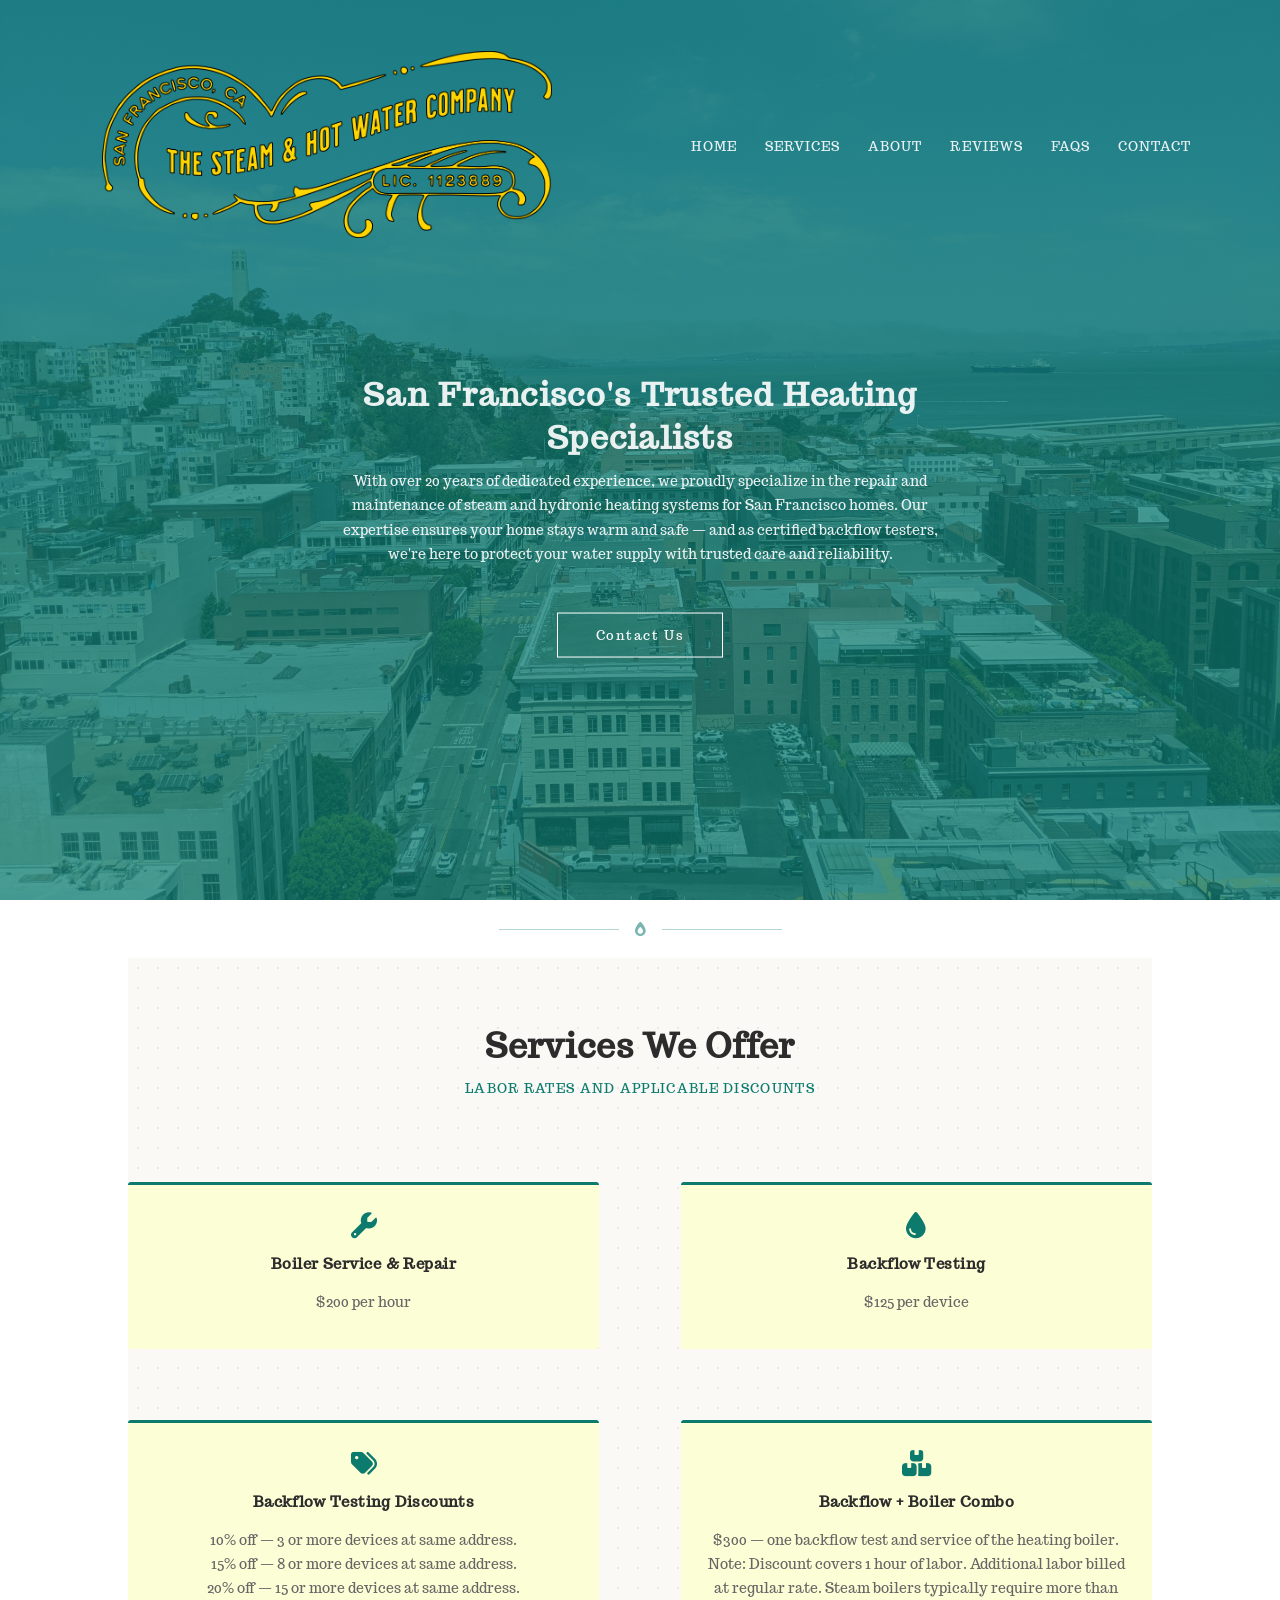
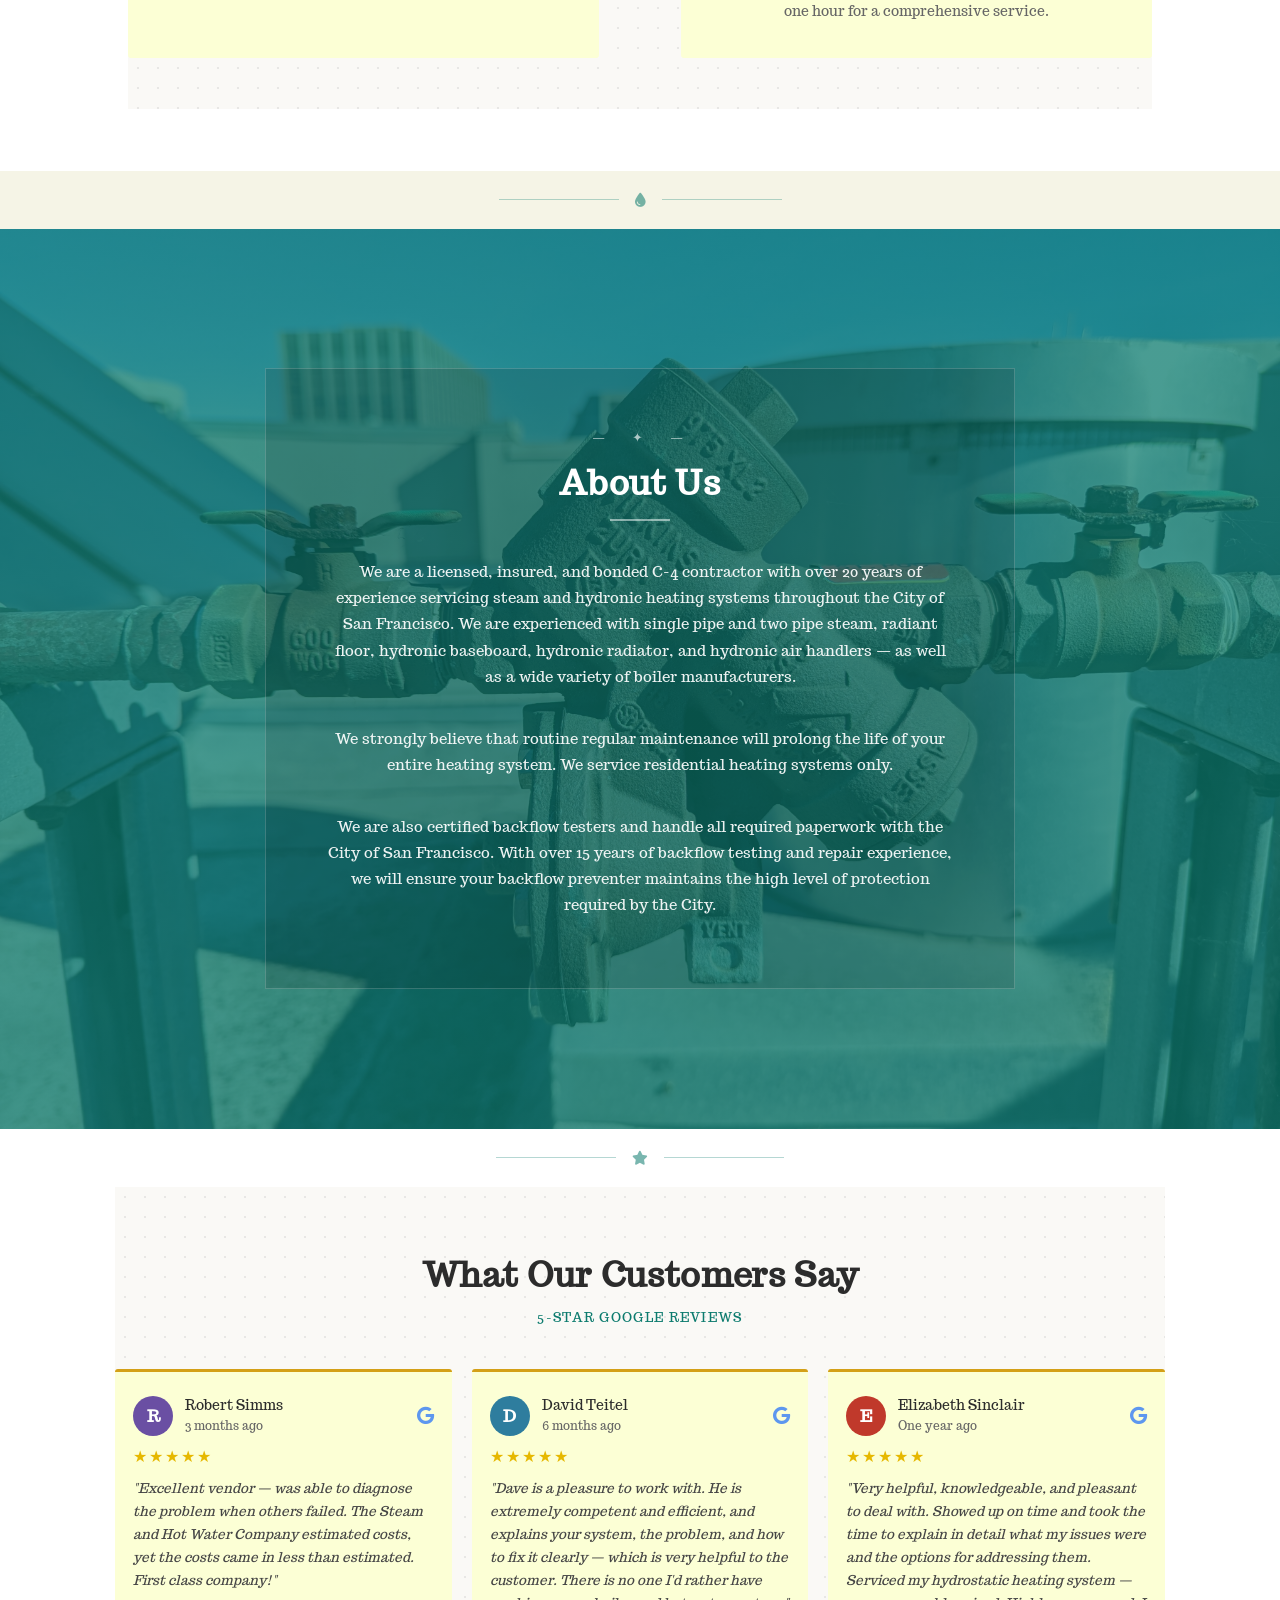
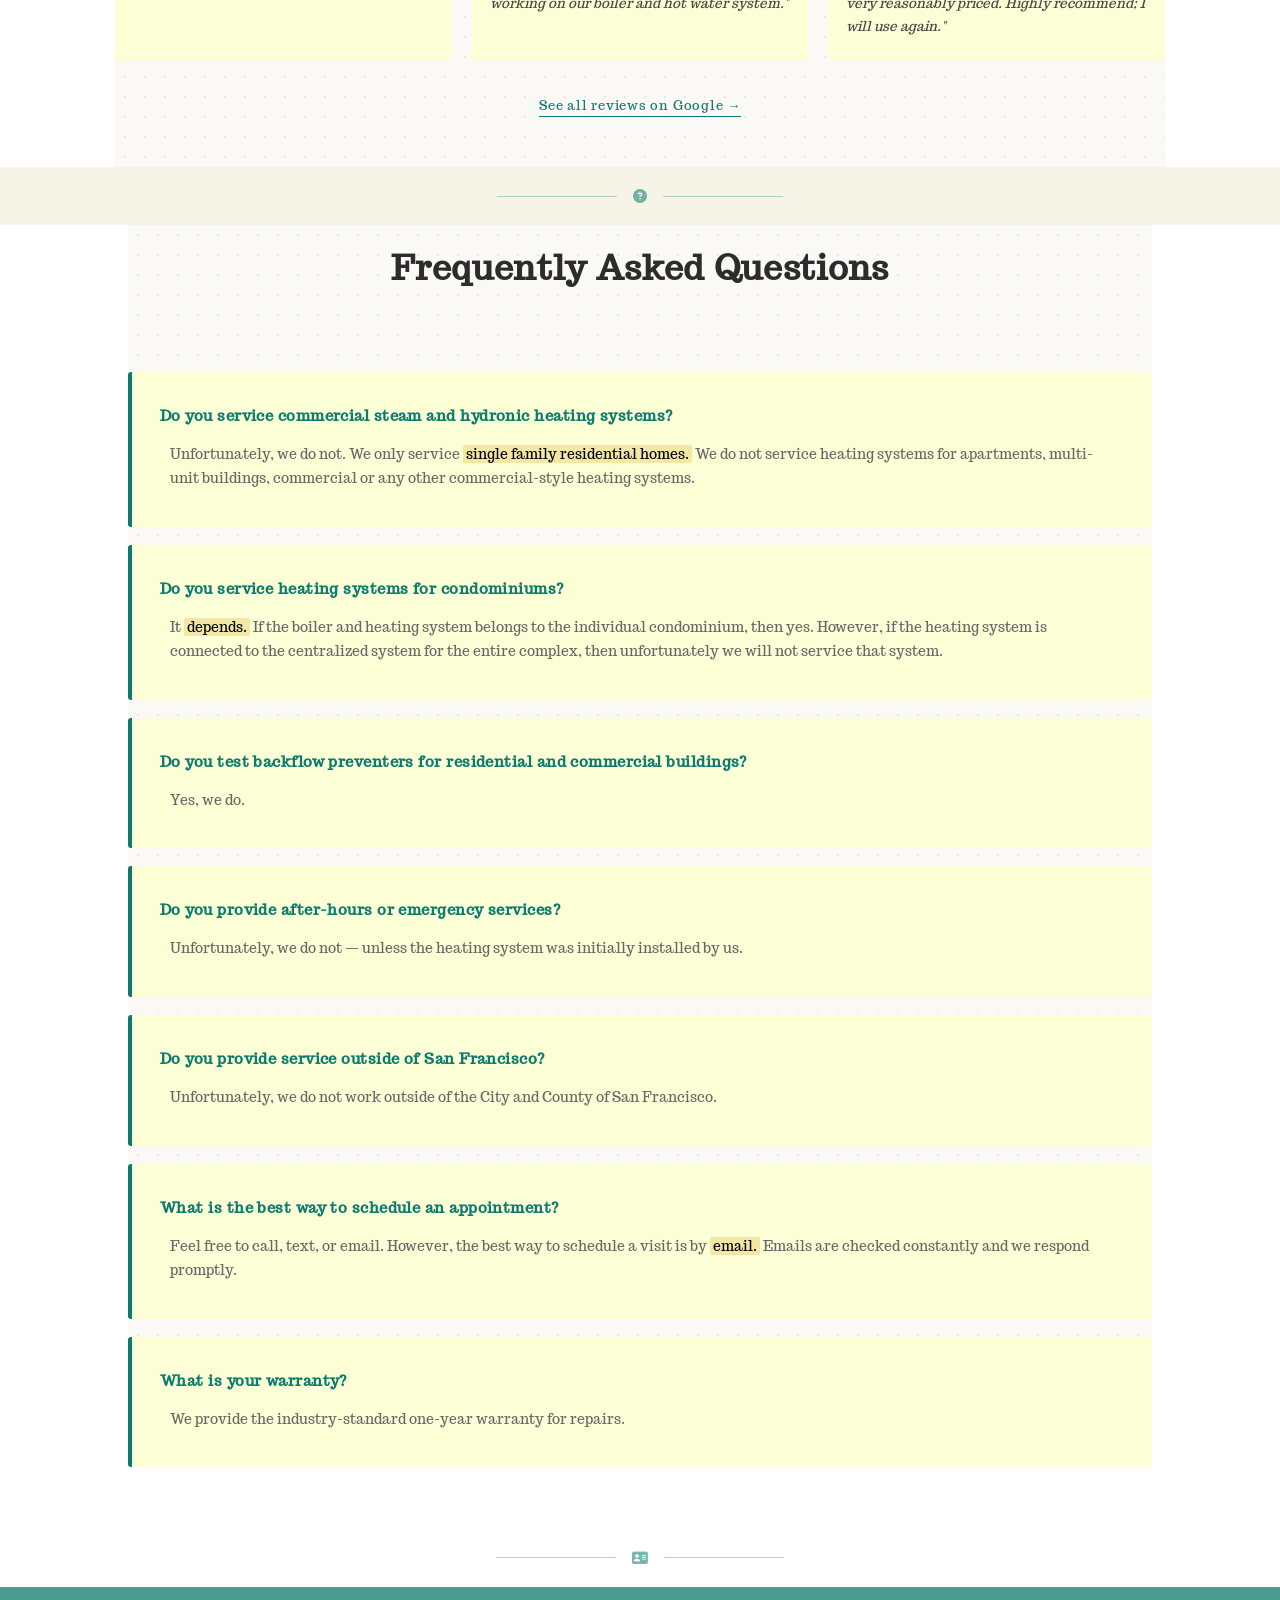
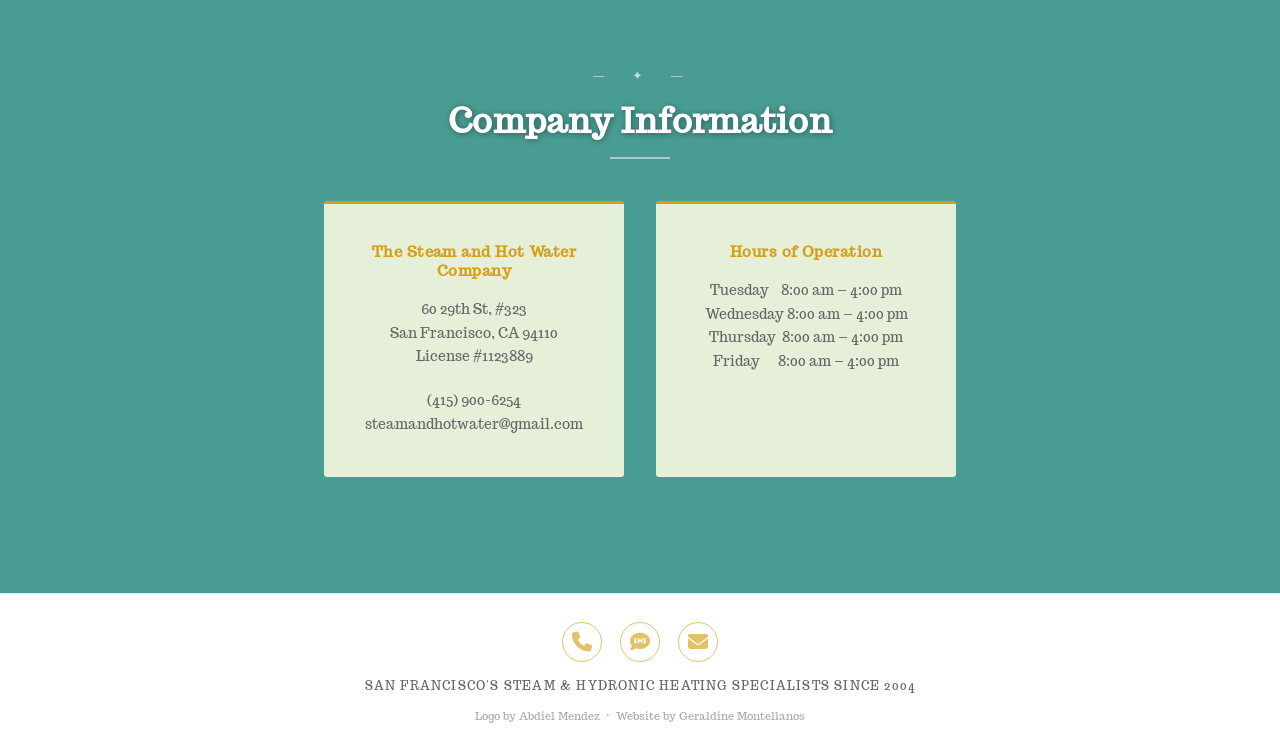
==== commit d1c13576: "removed stray code characters from page" ====
--- a/index.html
+++ b/index.html
@@ -5,8 +5,6 @@
     <!-- ✅ Fixed viewport (was: "with=device-width. initial-scale=1/0") -->
     <meta name="viewport" content="width=device-width, initial-scale=1.0">
     <meta charset="UTF-8" />
-
-```
 <!-- ✅ SEO: expanded keywords & richer description -->
 <meta name="keywords" content="steam heating repair San Francisco, hydronic heating San Francisco, boiler service San Francisco, backflow testing San Francisco, C-4 contractor SF, hot water heating system repair">
 <meta name="description" content="San Francisco's trusted steam and hydronic heating specialists. Over 20 years of boiler service, repair, and certified backflow preventer testing. Licensed C-4 contractor serving the City and County of San Francisco.">
@@ -87,7 +85,6 @@
   ]
 }
 </script>
-```
 
 </head>
 <body>
@@ -198,7 +195,6 @@
     <p class="section-sub">5-Star Google Reviews</p>
     <div class="reviews-row">
 
-```
     <article class="review-card">
         <div class="review-header">
             <div class="reviewer-avatar" style="background:#6a4fa3;">R</div>
@@ -243,7 +239,6 @@
    target="_blank" rel="noopener noreferrer" class="review-link">
     See all reviews on Google &rarr;
 </a>
-```
 
 </section>
 
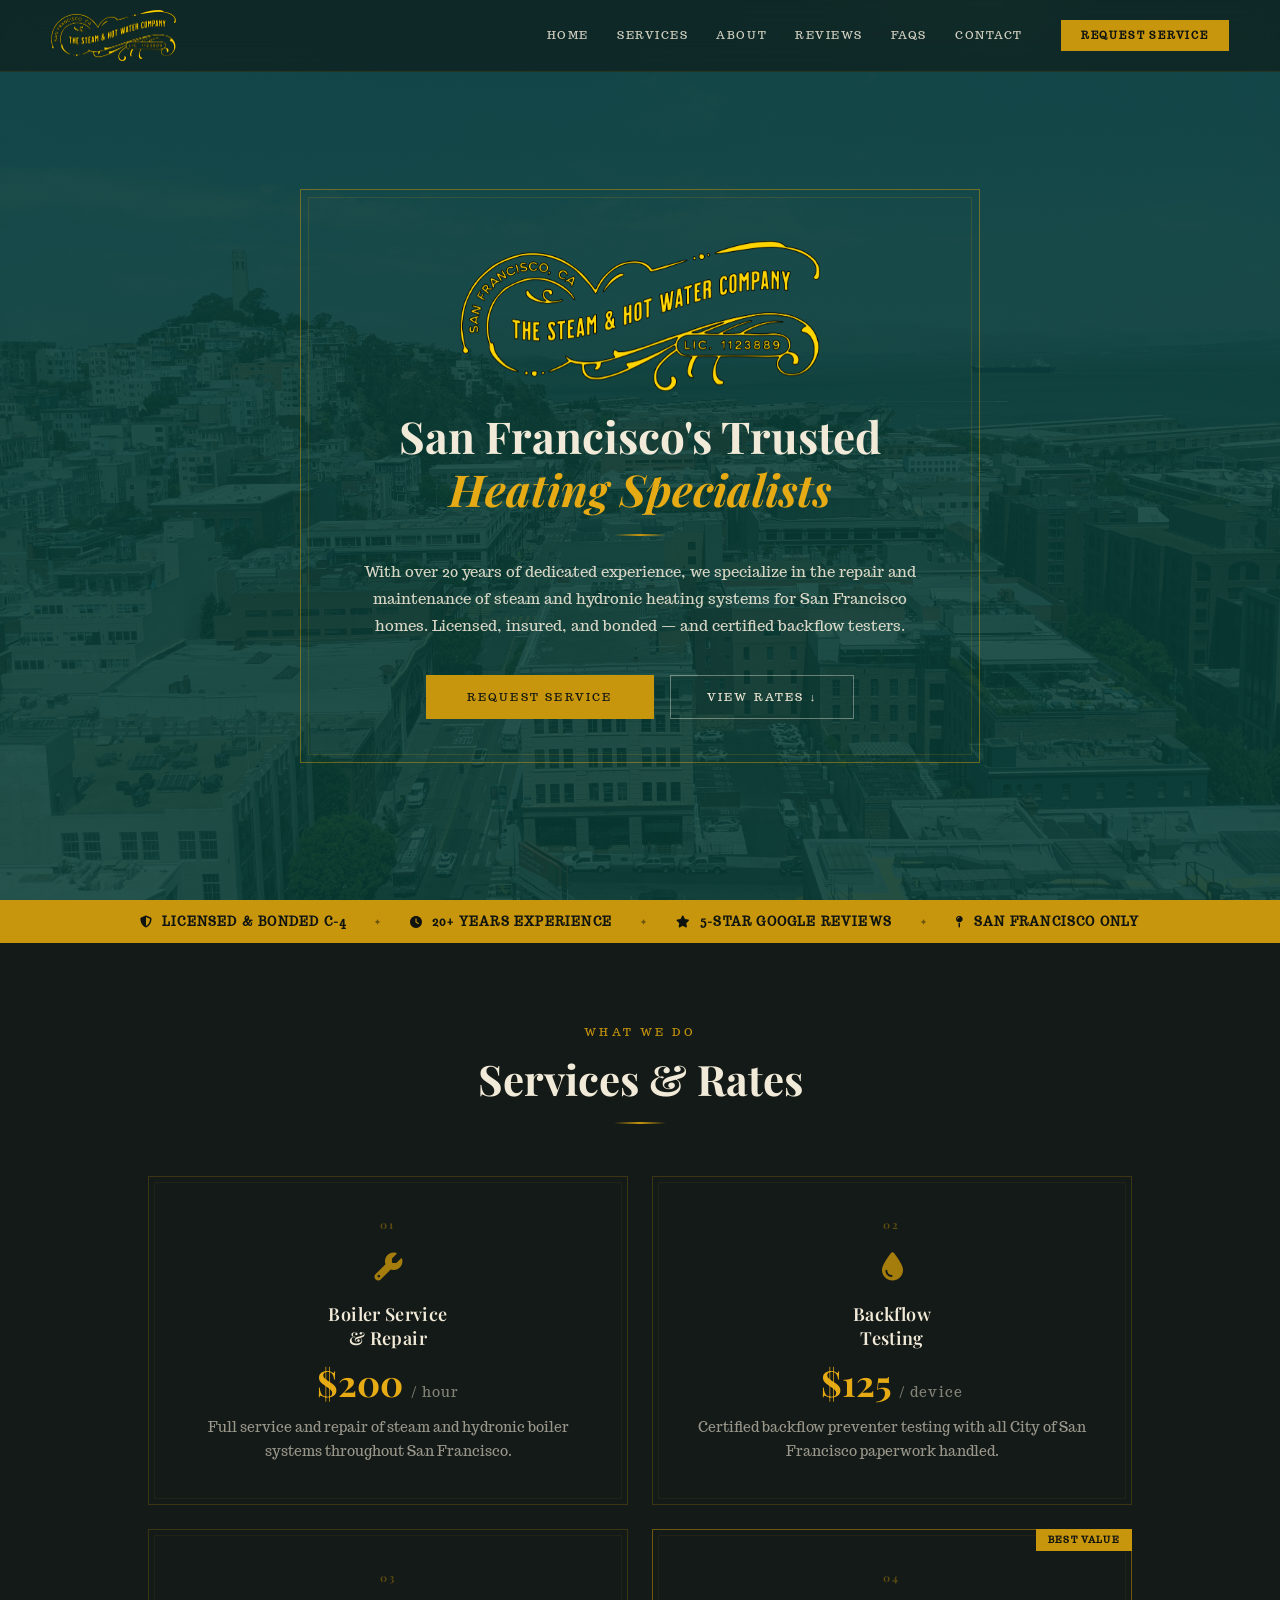
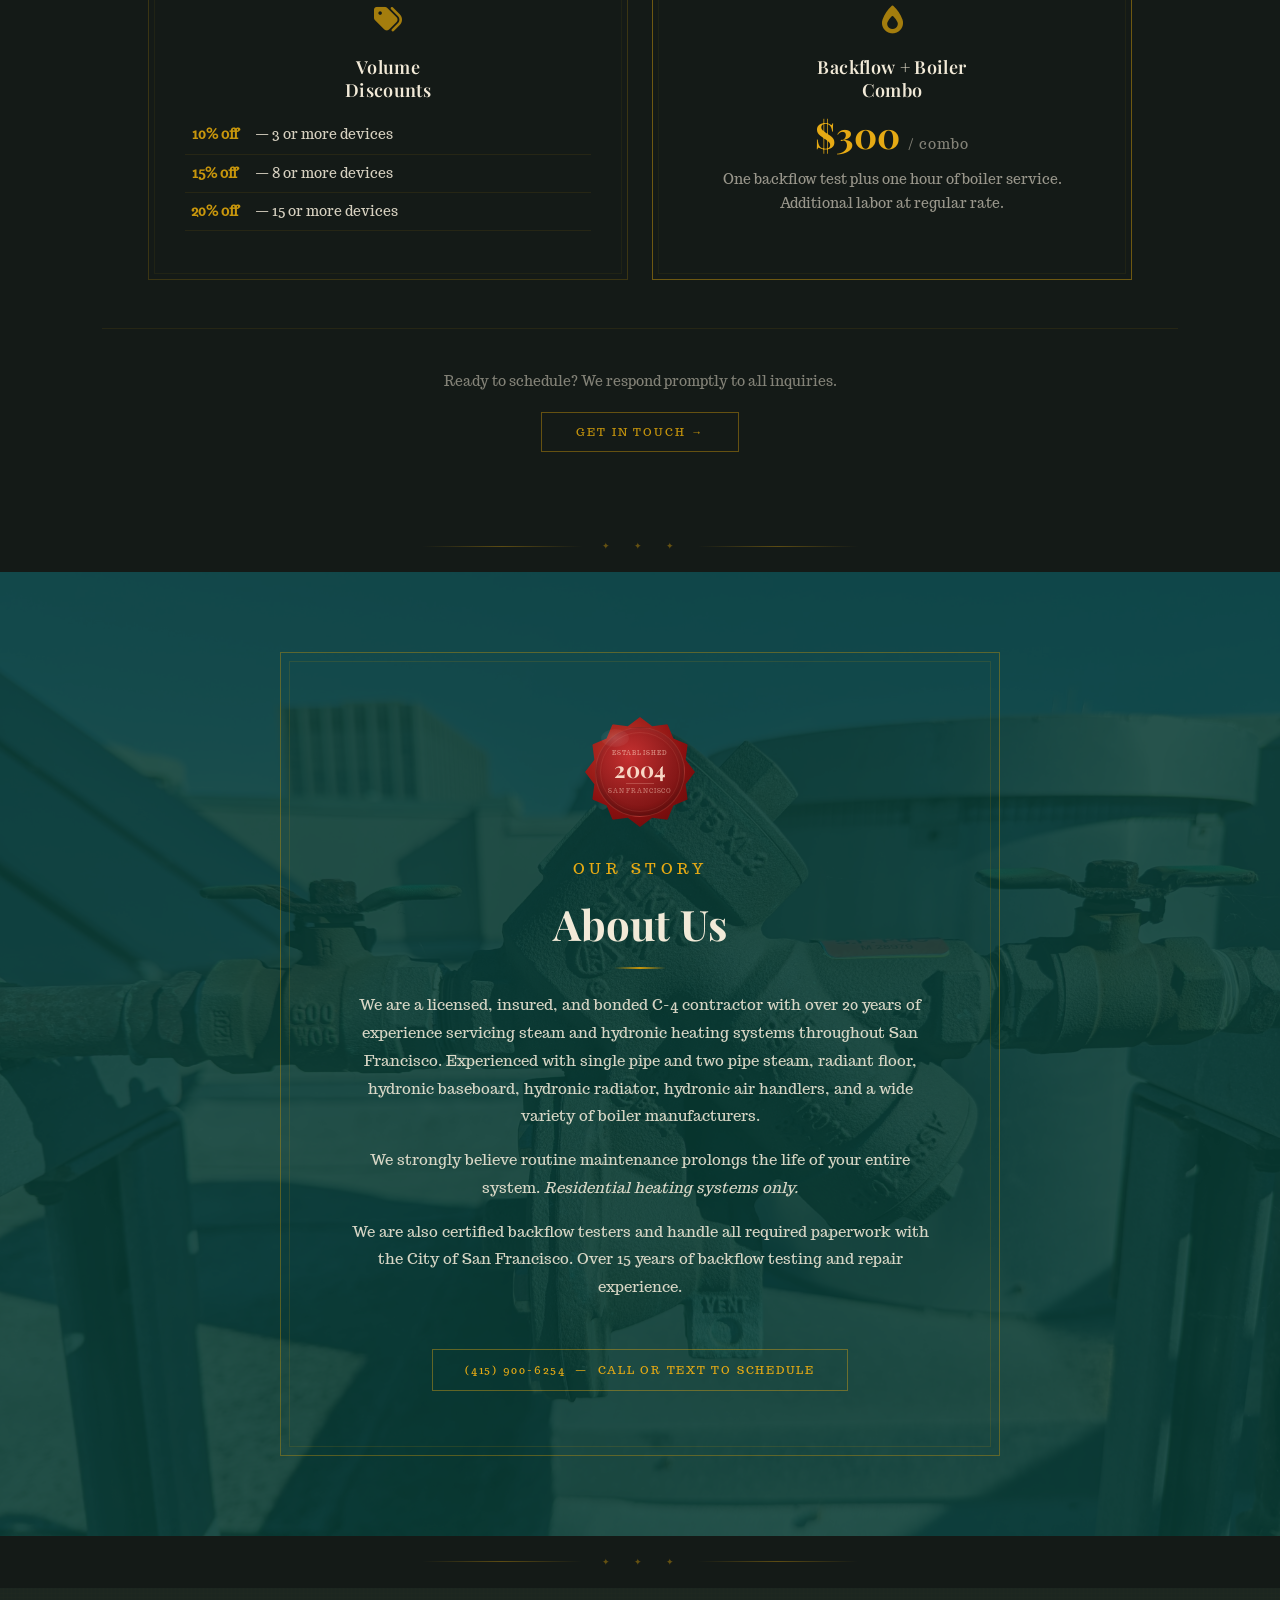
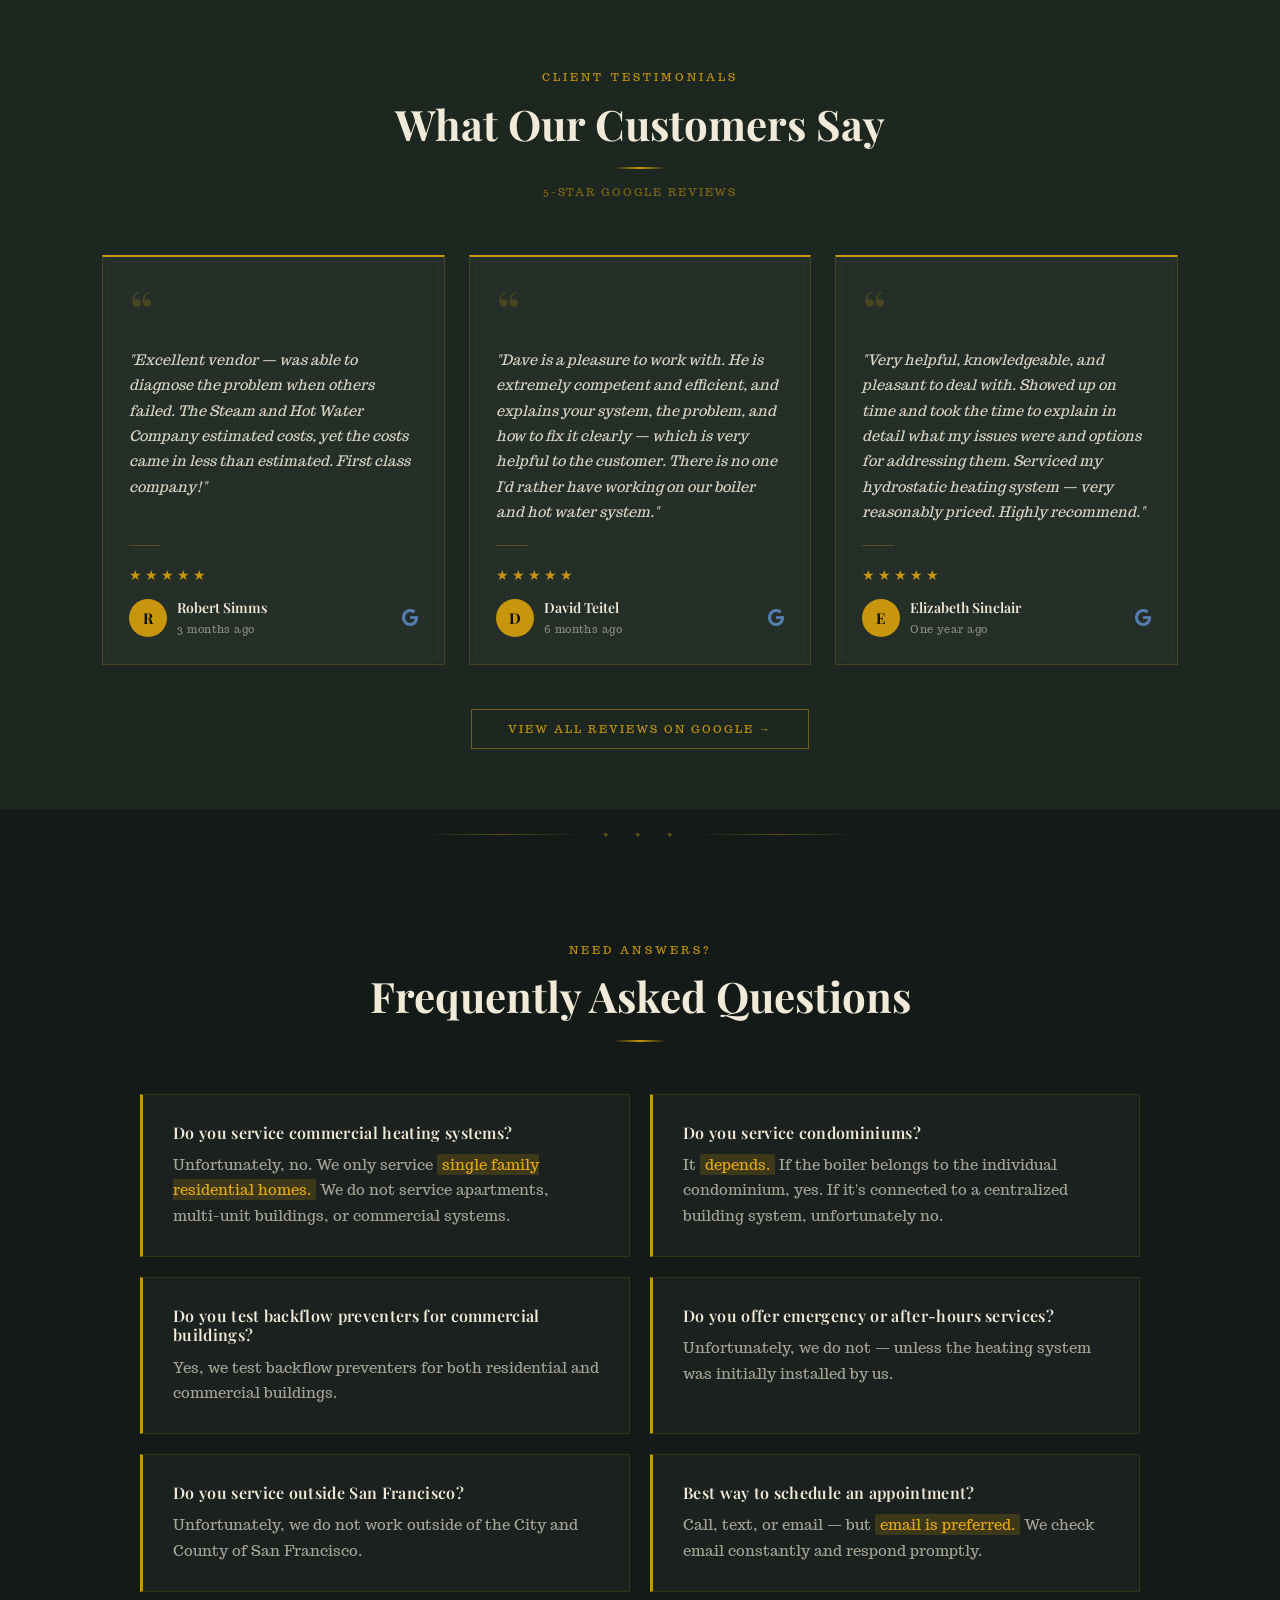
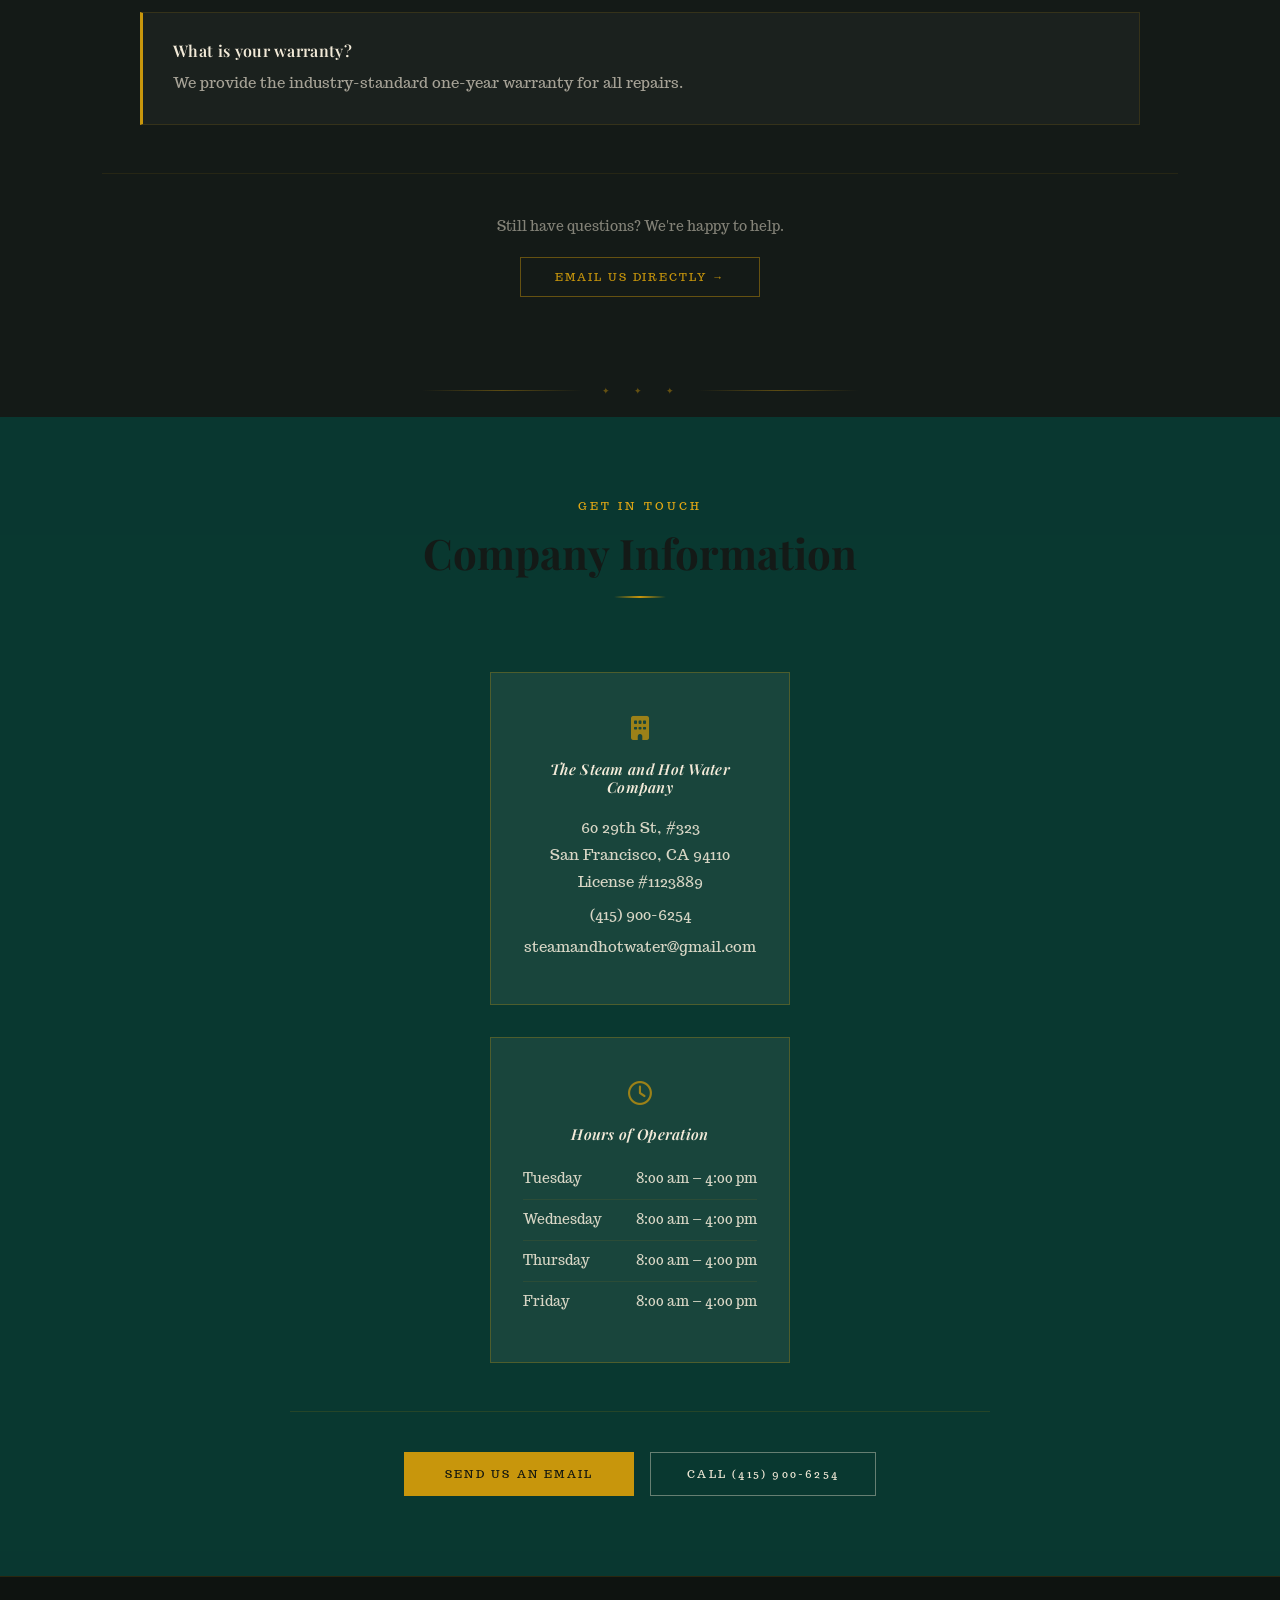
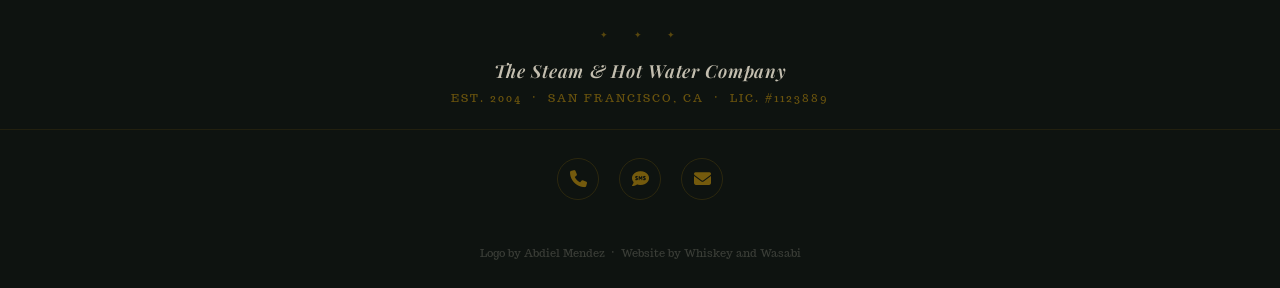
==== commit 144c6edb: "premium redesign - sticky nav, wax seal, scroll animation" ====
--- a/index.html
+++ b/index.html
@@ -2,327 +2,386 @@
 
 <html lang="en">
 <head>
-    <!-- ✅ Fixed viewport (was: "with=device-width. initial-scale=1/0") -->
     <meta name="viewport" content="width=device-width, initial-scale=1.0">
     <meta charset="UTF-8" />
-<!-- ✅ SEO: expanded keywords & richer description -->
-<meta name="keywords" content="steam heating repair San Francisco, hydronic heating San Francisco, boiler service San Francisco, backflow testing San Francisco, C-4 contractor SF, hot water heating system repair">
-<meta name="description" content="San Francisco's trusted steam and hydronic heating specialists. Over 20 years of boiler service, repair, and certified backflow preventer testing. Licensed C-4 contractor serving the City and County of San Francisco.">
-<meta name="robots" content="index, follow">
-
-<!-- ✅ SEO: Open Graph for social sharing -->
-<meta property="og:title" content="The Steam & Hot Water Company – San Francisco Heating Specialists">
-<meta property="og:description" content="Over 20 years of steam and hydronic heating repair. Licensed, insured & bonded. Certified backflow testers serving San Francisco.">
-<meta property="og:type" content="website">
-<meta property="og:url" content="https://steamandhotwater.com">
-<meta property="og:image" content="https://steamandhotwater.com/steam_n_water_ logo_png_yellow.png">
-
-<!-- ✅ SEO: canonical URL -->
-<link rel="canonical" href="https://steamandhotwater.com">
-
-<title>The Steam & Hot Water Company | San Francisco Heating Repair & Backflow Testing</title>
-<link rel="stylesheet" href="style.css">
-<link rel="preconnect" href="https://fonts.googleapis.com">
-<link rel="icon" href="favicon.png" type="image/png">
-<link rel="preconnect" href="https://fonts.gstatic.com" crossorigin>
-<link href="https://fonts.googleapis.com/css2?family=Trocchi&display=swap" rel="stylesheet">
-<link rel="stylesheet" href="https://cdnjs.cloudflare.com/ajax/libs/font-awesome/6.6.0/css/all.min.css">
-
-<!-- ✅ SEO: LocalBusiness structured data (JSON-LD) -->
-<script type="application/ld+json">
-{
-  "@context": "https://schema.org",
-  "@type": "LocalBusiness",
-  "name": "The Steam & Hot Water Company",
-  "description": "Licensed, insured, and bonded C-4 contractor specializing in steam and hydronic heating repair and certified backflow preventer testing in San Francisco.",
-  "url": "https://steamandhotwater.com",
-  "telephone": "+14159006254",
-  "email": "steamandhotwater@gmail.com",
-  "address": {
-    "@type": "PostalAddress",
-    "streetAddress": "60 29th St, #323",
-    "addressLocality": "San Francisco",
-    "addressRegion": "CA",
-    "postalCode": "94110",
-    "addressCountry": "US"
-  },
-  "openingHoursSpecification": [
+    <meta name="keywords" content="steam heating repair San Francisco, hydronic heating San Francisco, boiler service San Francisco, backflow testing San Francisco, C-4 contractor SF, hot water heating system repair">
+    <meta name="description" content="San Francisco's trusted steam and hydronic heating specialists. Over 20 years of boiler service, repair, and certified backflow preventer testing. Licensed C-4 contractor serving the City and County of San Francisco.">
+    <meta name="robots" content="index, follow">
+    <meta property="og:title" content="The Steam & Hot Water Company – San Francisco Heating Specialists">
+    <meta property="og:description" content="Over 20 years of steam and hydronic heating repair. Licensed, insured & bonded. Certified backflow testers serving San Francisco.">
+    <meta property="og:type" content="website">
+    <meta property="og:url" content="https://steamandhotwater.com">
+    <meta property="og:image" content="https://steamandhotwater.com/steam_n_water_ logo_png_yellow.png">
+    <link rel="canonical" href="https://steamandhotwater.com">
+    <title>The Steam & Hot Water Company | San Francisco Heating Repair & Backflow Testing</title>
+    <link rel="stylesheet" href="style.css">
+    <link rel="preconnect" href="https://fonts.googleapis.com">
+    <link rel="icon" href="favicon.png" type="image/png">
+    <link rel="preconnect" href="https://fonts.gstatic.com" crossorigin>
+    <link href="https://fonts.googleapis.com/css2?family=Playfair+Display:ital,wght@0,400;0,600;0,700;1,400;1,600&family=Trocchi&display=swap" rel="stylesheet">
+    <link rel="stylesheet" href="https://cdnjs.cloudflare.com/ajax/libs/font-awesome/6.6.0/css/all.min.css">
+    <script type="application/ld+json">
     {
-      "@type": "OpeningHoursSpecification",
-      "dayOfWeek": ["Tuesday","Wednesday","Thursday","Friday"],
-      "opens": "08:00",
-      "closes": "16:00"
+      "@context": "https://schema.org",
+      "@type": "LocalBusiness",
+      "name": "The Steam & Hot Water Company",
+      "description": "Licensed, insured, and bonded C-4 contractor specializing in steam and hydronic heating repair and certified backflow preventer testing in San Francisco.",
+      "url": "https://steamandhotwater.com",
+      "telephone": "+14159006254",
+      "email": "steamandhotwater@gmail.com",
+      "address": {
+        "@type": "PostalAddress",
+        "streetAddress": "60 29th St, #323",
+        "addressLocality": "San Francisco",
+        "addressRegion": "CA",
+        "postalCode": "94110",
+        "addressCountry": "US"
+      },
+      "openingHoursSpecification": [{"@type":"OpeningHoursSpecification","dayOfWeek":["Tuesday","Wednesday","Thursday","Friday"],"opens":"08:00","closes":"16:00"}],
+      "areaServed": {"@type":"City","name":"San Francisco"},
+      "aggregateRating": {"@type":"AggregateRating","ratingValue":"5","reviewCount":"3"}
     }
-  ],
-  "areaServed": {
-    "@type": "City",
-    "name": "San Francisco"
-  },
-  "aggregateRating": {
-    "@type": "AggregateRating",
-    "ratingValue": "5",
-    "reviewCount": "3"
-  },
-  "review": [
-    {
-      "@type": "Review",
-      "author": {"@type": "Person", "name": "Robert Simms"},
-      "reviewRating": {"@type": "Rating", "ratingValue": "5"},
-      "reviewBody": "Excellent vendor was able diagnose the problem when others failed. The Steam and Hot water Company estimated costs, yet the costs came in less than estimated. First class company!"
-    },
-    {
-      "@type": "Review",
-      "author": {"@type": "Person", "name": "David Teitel"},
-      "reviewRating": {"@type": "Rating", "ratingValue": "5"},
-      "reviewBody": "Dave is a pleasure to work with. He is extremely competent and efficient, and explains your system, the problem and how to fix it clearly, which is very helpful to the customer."
-    },
-    {
-      "@type": "Review",
-      "author": {"@type": "Person", "name": "Elizabeth Sinclair"},
-      "reviewRating": {"@type": "Rating", "ratingValue": "5"},
-      "reviewBody": "Very helpful, knowledgeable and pleasant to deal with. Showed up on time, and took the time to explain in detail what my issues were and options for addressing. Highly recommend."
-    }
-  ]
-}
-</script>
-
+    </script>
 </head>
 <body>
 
-<!-- ===== HEADER ===== -->
+<!-- ===== STICKY NAV — horizontal bar, no hamburger on desktop ===== -->
+
+<nav id="mainNav" aria-label="Main navigation">
+    <a href="index.html" class="nav-logo-link">
+        <img src="steam_n_water_ logo_png_yellow.png" alt="The Steam and Hot Water Company logo">
+    </a>
+    <div class="nav-links" id="navLinks">
+        <button class="nav-close" onclick="hideMenu()" aria-label="Close menu">
+            <i class="fa fa-times"></i>
+        </button>
+        <ul>
+            <li><a href="index.html" onclick="hideMenu()">Home</a></li>
+            <li><a href="#services" onclick="hideMenu()">Services</a></li>
+            <li><a href="#about-us" onclick="hideMenu()">About</a></li>
+            <li><a href="#reviews" onclick="hideMenu()">Reviews</a></li>
+            <li><a href="#faqs" onclick="hideMenu()">FAQs</a></li>
+            <li><a href="#contact-us" onclick="hideMenu()">Contact</a></li>
+        </ul>
+        <a href="#contact-us" class="nav-cta" onclick="hideMenu()">Request Service</a>
+    </div>
+    <button class="nav-hamburger" onclick="showMenu()" aria-label="Open menu">
+        <span></span><span></span><span></span>
+    </button>
+</nav>
+
+<!-- ===== HERO ===== -->
 
 <section class="header">
-    <nav aria-label="Main navigation">
-        <a href="index.html">
-            <!-- ✅ SEO: added alt text to logo -->
-            <img src="steam_n_water_ logo_png_yellow.png" alt="The Steam and Hot Water Company logo">
-        </a>
-        <div class="nav-links" id="navLinks">
-            <i class="fa fa-times" onclick="hideMenu()" aria-label="Close menu"></i>
-            <ul>
-                <li><a href="index.html">HOME</a></li>
-                <li><a href="#services">SERVICES</a></li>
-                <li><a href="#about-us">ABOUT</a></li>
-                <li><a href="#reviews">REVIEWS</a></li>
-                <li><a href="#faqs">FAQS</a></li>
-                <li><a href="#contact-us">CONTACT</a></li>
-            </ul>
-        </div>
-        <i class="fa fa-bars" onclick="showMenu()" aria-label="Open menu"></i>
-    </nav>
-    <div class="text-box">
-        <h1> <br> <br> <br> San Francisco's Trusted Heating Specialists</h1>
-        <p>With over 20 years of dedicated experience, we proudly specialize in the repair and maintenance of steam and hydronic heating systems for San Francisco homes. Our expertise ensures your home stays warm and safe — and as certified backflow testers, we're here to protect your water supply with trusted care and reliability.</p>
-        <a href="#contact-us" class="contact-btn">Contact Us</a>
-    </div>
-</section>
-
-<!-- ===== SECTION DIVIDER ===== -->
-
-<div class="section-divider">
-    <span class="divider-line"></span>
-    <span class="divider-icon"><i class="fa-solid fa-fire-flame-simple"></i></span>
-    <span class="divider-line"></span>
+    <div class="hero-wrapper">
+        <div class="hero-content">
+
+ 
+        <!-- Animated Logo -->
+        <img src="steam_n_water_ logo_png_yellow.png"
+             alt="The Steam and Hot Water Company"
+             class="hero-logo"
+             id="heroLogo">
+
+        <h1 class="hero-title">San Francisco's Trusted<br><em>Heating Specialists</em></h1>
+        <div class="gold-rule centered"></div>
+        <p class="hero-p">With over 20 years of dedicated experience, we specialize in the repair and maintenance of steam and hydronic heating systems for San Francisco homes. Licensed, insured, and bonded — and certified backflow testers.</p>
+        <div class="hero-actions">
+            <a href="#contact-us" class="hero-btn">Request Service</a>
+            <a href="#services" class="hero-btn-ghost">View Rates &darr;</a>
+        </div>
+    </div>
+</div>
+ 
+
+</section>
+
+<!-- ===== INTRO BAND ===== -->
+
+<div class="intro-band">
+    <div class="intro-band-inner">
+        <span><i class="fa-solid fa-shield-halved"></i>&nbsp; Licensed &amp; Bonded C-4</span>
+        <span class="band-dot">✦</span>
+        <span><i class="fa-solid fa-clock"></i>&nbsp; 20+ Years Experience</span>
+        <span class="band-dot">✦</span>
+        <span><i class="fa-solid fa-star"></i>&nbsp; 5-Star Google Reviews</span>
+        <span class="band-dot">✦</span>
+        <span><i class="fa-solid fa-map-pin"></i>&nbsp; San Francisco Only</span>
+    </div>
 </div>
 
 <!-- ===== SERVICES ===== -->
 
 <section class="services" aria-labelledby="services">
-    <h1 id="services">Services We Offer</h1>
-    <p class="section-sub">Labor rates and applicable discounts</p>
-    <div class="row">
-        <div class="service-col">
-            <div class="service-icon"><i class="fa-solid fa-wrench"></i></div>
-            <h3>Boiler Service &amp; Repair</h3>
-            <p>$200 per hour</p>
-        </div>
-        <div class="service-col">
-            <div class="service-icon"><i class="fa-solid fa-droplet"></i></div>
-            <h3>Backflow Testing</h3>
-            <p>$125 per device</p>
-        </div>
-        <div class="service-col">
-            <div class="service-icon"><i class="fa-solid fa-tags"></i></div>
-            <h3>Backflow Testing Discounts</h3>
-            <p>
-                10% off &mdash; 3 or more devices at same address.<br>
-                15% off &mdash; 8 or more devices at same address.<br>
-                20% off &mdash; 15 or more devices at same address.
-            </p>
-        </div>
-        <div class="service-col">
-            <div class="service-icon"><i class="fa-solid fa-boxes-stacked"></i></div>
-            <h3>Backflow + Boiler Combo</h3>
-            <p>$300 — one backflow test and service of the heating boiler.<br>
-            <em>Note:</em> Discount covers 1 hour of labor. Additional labor billed at regular rate. Steam boilers typically require more than one hour for a comprehensive service.</p>
-        </div>
-    </div>
-</section>
-
-<!-- ===== SECTION DIVIDER ===== -->
-
-<div class="section-divider dark">
-    <span class="divider-line"></span>
-    <span class="divider-icon"><i class="fa-solid fa-droplet"></i></span>
-    <span class="divider-line"></span>
+    <div class="section-header animate-up">
+        <p class="eyebrow">What We Do</p>
+        <h1 id="services">Services &amp; Rates</h1>
+        <div class="gold-rule centered"></div>
+    </div>
+    <div class="services-grid">
+
+ 
+    <div class="service-card animate-up" data-delay="1">
+        <div class="service-card-inner">
+            <div class="service-num">01</div>
+            <div class="service-icon-wrap"><i class="fa-solid fa-wrench"></i></div>
+            <h3>Boiler Service<br>&amp; Repair</h3>
+            <div class="service-price">$200 <span>/ hour</span></div>
+            <p>Full service and repair of steam and hydronic boiler systems throughout San Francisco.</p>
+        </div>
+    </div>
+
+    <div class="service-card animate-up" data-delay="2">
+        <div class="service-card-inner">
+            <div class="service-num">02</div>
+            <div class="service-icon-wrap"><i class="fa-solid fa-droplet"></i></div>
+            <h3>Backflow<br>Testing</h3>
+            <div class="service-price">$125 <span>/ device</span></div>
+            <p>Certified backflow preventer testing with all City of San Francisco paperwork handled.</p>
+        </div>
+    </div>
+
+    <div class="service-card animate-up" data-delay="3">
+        <div class="service-card-inner">
+            <div class="service-num">03</div>
+            <div class="service-icon-wrap"><i class="fa-solid fa-tags"></i></div>
+            <h3>Volume<br>Discounts</h3>
+            <div class="service-price-list">
+                <p><span class="price-pct">10% off</span> &mdash; 3 or more devices</p>
+                <p><span class="price-pct">15% off</span> &mdash; 8 or more devices</p>
+                <p><span class="price-pct">20% off</span> &mdash; 15 or more devices</p>
+            </div>
+        </div>
+    </div>
+
+    <div class="service-card featured animate-up" data-delay="4">
+        <div class="service-card-inner">
+            <div class="service-badge-tag">Best Value</div>
+            <div class="service-num">04</div>
+            <div class="service-icon-wrap"><i class="fa-solid fa-fire-flame-simple"></i></div>
+            <h3>Backflow + Boiler<br>Combo</h3>
+            <div class="service-price">$300 <span>/ combo</span></div>
+            <p>One backflow test plus one hour of boiler service. Additional labor at regular rate.</p>
+        </div>
+    </div>
+
+</div>
+<!-- CTA after services -->
+<div class="section-cta animate-up">
+    <p>Ready to schedule? We respond promptly to all inquiries.</p>
+    <a href="#contact-us" class="cta-btn">Get In Touch &rarr;</a>
+</div>
+ 
+
+</section>
+
+<!-- ===== DIVIDER ===== -->
+
+<div class="ornament-break">
+    <span class="ob-line"></span>
+    <span class="ob-center">✦ &nbsp; ✦ &nbsp; ✦</span>
+    <span class="ob-line"></span>
 </div>
 
 <!-- ===== ABOUT ===== -->
 
 <section class="about" aria-labelledby="about-us">
-    <div class="about-content">
-        <div class="ornament light">— &nbsp; ✦ &nbsp; —</div>
-        <h1 id="about-us">About Us</h1>
-        <div class="title-rule light"></div>
-        <p>We are a licensed, insured, and bonded C-4 contractor with over 20 years of experience servicing steam and hydronic heating systems throughout the City of San Francisco. We are experienced with single pipe and two pipe steam, radiant floor, hydronic baseboard, hydronic radiator, and hydronic air handlers — as well as a wide variety of boiler manufacturers.</p>
-        <p>We strongly believe that routine regular maintenance will prolong the life of your entire heating system. <em>We service residential heating systems only.</em></p>
-        <p>We are also certified backflow testers and handle all required paperwork with the City of San Francisco. With over 15 years of backflow testing and repair experience, we will ensure your backflow preventer maintains the high level of protection required by the City.</p>
-    </div>
-</section>
-
-<!-- ===== SECTION DIVIDER ===== -->
-
-<div class="section-divider">
-    <span class="divider-line"></span>
-    <span class="divider-icon"><i class="fa-solid fa-star"></i></span>
-    <span class="divider-line"></span>
-</div>
-
-<!-- ===== GOOGLE REVIEWS ===== -->
+    <div class="about-overlay">
+        <div class="about-content animate-up">
+            <!-- Wax Seal Stamp — animated when scrolled into view -->
+            <div class="wax-seal" id="waxSeal">
+                <div class="seal-gear"></div>
+                <div class="seal-face">
+                    <span class="seal-est">Established</span>
+                    <span class="seal-year">2004</span>
+                    <div class="seal-hr"></div>
+                    <span class="seal-city">San Francisco</span>
+                </div>
+                <div class="seal-shine"></div>
+            </div>
+            <p class="eyebrow light">Our Story</p>
+            <h1 id="about-us">About Us</h1>
+            <div class="gold-rule centered"></div>
+            <p>We are a licensed, insured, and bonded C-4 contractor with over 20 years of experience servicing steam and hydronic heating systems throughout San Francisco. Experienced with single pipe and two pipe steam, radiant floor, hydronic baseboard, hydronic radiator, hydronic air handlers, and a wide variety of boiler manufacturers.</p>
+            <p>We strongly believe routine maintenance prolongs the life of your entire system. <em>Residential heating systems only.</em></p>
+            <p>We are also certified backflow testers and handle all required paperwork with the City of San Francisco. Over 15 years of backflow testing and repair experience.</p>
+            <!-- CTA inside about -->
+            <a href="tel:4159006254" class="about-cta">(415) 900-6254 &nbsp;—&nbsp; Call or Text to Schedule</a>
+        </div>
+    </div>
+</section>
+
+<!-- ===== DIVIDER ===== -->
+
+<div class="ornament-break">
+    <span class="ob-line"></span>
+    <span class="ob-center">✦ &nbsp; ✦ &nbsp; ✦</span>
+    <span class="ob-line"></span>
+</div>
+
+<!-- ===== REVIEWS ===== -->
 
 <section class="reviews" aria-labelledby="reviews">
-    <h1 id="reviews">What Our Customers Say</h1>
-    <p class="section-sub">5-Star Google Reviews</p>
-    <div class="reviews-row">
-
-    <article class="review-card">
-        <div class="review-header">
-            <div class="reviewer-avatar" style="background:#6a4fa3;">R</div>
+    <div class="section-header animate-up">
+        <p class="eyebrow">Client Testimonials</p>
+        <h1 id="reviews">What Our Customers Say</h1>
+        <div class="gold-rule centered"></div>
+        <p class="section-note">5-Star Google Reviews</p>
+    </div>
+
+ 
+<div class="reviews-row">
+
+    <article class="review-card animate-up" data-delay="1">
+        <div class="review-quote-mark">&ldquo;</div>
+        <p class="review-text">"Excellent vendor — was able to diagnose the problem when others failed. The Steam and Hot Water Company estimated costs, yet the costs came in less than estimated. First class company!"</p>
+        <div class="review-divider"></div>
+        <div class="review-stars">★★★★★</div>
+        <div class="review-author">
+            <div class="reviewer-avatar gold-avatar">R</div>
             <div class="reviewer-info">
                 <strong>Robert Simms</strong>
                 <span>3 months ago</span>
             </div>
             <div class="google-badge"><i class="fab fa-google"></i></div>
         </div>
-        <div class="review-stars" aria-label="5 out of 5 stars">★★★★★</div>
-        <p>"Excellent vendor — was able to diagnose the problem when others failed. The Steam and Hot Water Company estimated costs, yet the costs came in less than estimated. First class company!"</p>
     </article>
 
-    <article class="review-card">
-        <div class="review-header">
-            <div class="reviewer-avatar" style="background:#2e7d9e;">D</div>
+    <article class="review-card animate-up" data-delay="2">
+        <div class="review-quote-mark">&ldquo;</div>
+        <p class="review-text">"Dave is a pleasure to work with. He is extremely competent and efficient, and explains your system, the problem, and how to fix it clearly — which is very helpful to the customer. There is no one I'd rather have working on our boiler and hot water system."</p>
+        <div class="review-divider"></div>
+        <div class="review-stars">★★★★★</div>
+        <div class="review-author">
+            <div class="reviewer-avatar gold-avatar">D</div>
             <div class="reviewer-info">
                 <strong>David Teitel</strong>
                 <span>6 months ago</span>
             </div>
             <div class="google-badge"><i class="fab fa-google"></i></div>
         </div>
-        <div class="review-stars" aria-label="5 out of 5 stars">★★★★★</div>
-        <p>"Dave is a pleasure to work with. He is extremely competent and efficient, and explains your system, the problem, and how to fix it clearly — which is very helpful to the customer. There is no one I'd rather have working on our boiler and hot water system."</p>
     </article>
 
-    <article class="review-card">
-        <div class="review-header">
-            <div class="reviewer-avatar" style="background:#c0392b;">E</div>
+    <article class="review-card animate-up" data-delay="3">
+        <div class="review-quote-mark">&ldquo;</div>
+        <p class="review-text">"Very helpful, knowledgeable, and pleasant to deal with. Showed up on time and took the time to explain in detail what my issues were and options for addressing them. Serviced my hydrostatic heating system — very reasonably priced. Highly recommend."</p>
+        <div class="review-divider"></div>
+        <div class="review-stars">★★★★★</div>
+        <div class="review-author">
+            <div class="reviewer-avatar gold-avatar">E</div>
             <div class="reviewer-info">
                 <strong>Elizabeth Sinclair</strong>
                 <span>One year ago</span>
             </div>
             <div class="google-badge"><i class="fab fa-google"></i></div>
         </div>
-        <div class="review-stars" aria-label="5 out of 5 stars">★★★★★</div>
-        <p>"Very helpful, knowledgeable, and pleasant to deal with. Showed up on time and took the time to explain in detail what my issues were and the options for addressing them. Serviced my hydrostatic heating system — very reasonably priced. Highly recommend; I will use again."</p>
     </article>
 
 </div>
-<a href="https://www.google.com/search?safe=active&client=safari&hs=2BY&sca_esv=77b8489817097e66&rls=en&sxsrf=ANbL-n4erN1O6OuQWVoi-1LqFdpj0x7HHw:1778701780935&q=steamandhotwater.com+reviews&uds=[base64]&si=AL3DRZEsmMGCryMMFSHJ3StBhOdZ2-6yYkXd_doETEE1OR-qORxnuf-5Cyky49SIRiLZ1pmUeoZf_xx_GPIXIIXe_ATuZblwLxbt7G_1H1YrskTavatCTpUqUo6MSoqzzSiH7dlXzYxxybcre-B3cLcJsI56u1B6bw%3D%3D&sa=X&ved=2ahUKEwikkcG-hLeUAxX1EDQIHY7FBpMQk8gLegQIGRAB&ictx=1&biw=440&bih=836&dpr=3#ebo=2"
-   target="_blank" rel="noopener noreferrer" class="review-link">
-    See all reviews on Google &rarr;
-</a>
-
-</section>
-
-<!-- ===== SECTION DIVIDER ===== -->
-
-<div class="section-divider dark">
-    <span class="divider-line"></span>
-    <span class="divider-icon"><i class="fa-solid fa-circle-question"></i></span>
-    <span class="divider-line"></span>
+
+<div class="reviews-cta animate-up">
+    <a href="https://www.google.com/search?safe=active&client=safari&hs=2BY&sca_esv=77b8489817097e66&rls=en&sxsrf=ANbL-n4erN1O6OuQWVoi-1LqFdpj0x7HHw:1778701780935&q=steamandhotwater.com+reviews&uds=[base64]&si=AL3DRZEsmMGCryMMFSHJ3StBhOdZ2-6yYkXd_doETEE1OR-qORxnuf-5Cyky49SIRiLZ1pmUeoZf_xx_GPIXIIXe_ATuZblwLxbt7G_1H1YrskTavatCTpUqUo6MSoqzzSiH7dlXzYxxybcre-B3cLcJsI56u1B6bw%3D%3D&sa=X&ved=2ahUKEwikkcG-hLeUAxX1EDQIHY7FBpMQk8gLegQIGRAB&ictx=1&biw=440&bih=836&dpr=3#ebo=2"
+       target="_blank" rel="noopener noreferrer" class="outline-btn">
+        View All Reviews on Google &rarr;
+    </a>
+</div>
+ 
+
+</section>
+
+<!-- ===== DIVIDER ===== -->
+
+<div class="ornament-break">
+    <span class="ob-line"></span>
+    <span class="ob-center">✦ &nbsp; ✦ &nbsp; ✦</span>
+    <span class="ob-line"></span>
 </div>
 
 <!-- ===== FAQs ===== -->
 
 <section class="faq" aria-labelledby="faqs">
-    <h1 id="faqs">Frequently Asked Questions</h1>
-    <div class="column">
-        <div class="faq-col">
-            <h3>Do you service commercial steam and hydronic heating systems?</h3>
-            <p>Unfortunately, we do not. We only service <mark>single family residential homes.</mark> We do not service heating systems for apartments, multi-unit buildings, commercial or any other commercial-style heating systems.</p>
-        </div>
-        <div class="faq-col">
-            <h3>Do you service heating systems for condominiums?</h3>
-            <p>It <mark>depends.</mark> If the boiler and heating system belongs to the individual condominium, then yes. However, if the heating system is connected to the centralized system for the entire complex, then unfortunately we will not service that system.</p>
-        </div>
-        <div class="faq-col">
-            <h3>Do you test backflow preventers for residential and commercial buildings?</h3>
-            <p>Yes, we do.</p>
-        </div>
-        <div class="faq-col">
-            <h3>Do you provide after-hours or emergency services?</h3>
+    <div class="section-header animate-up">
+        <p class="eyebrow">Need Answers?</p>
+        <h1 id="faqs">Frequently Asked Questions</h1>
+        <div class="gold-rule centered"></div>
+    </div>
+    <div class="faq-grid">
+        <div class="faq-item animate-up" data-delay="1">
+            <h3>Do you service commercial heating systems?</h3>
+            <p>Unfortunately, no. We only service <mark>single family residential homes.</mark> We do not service apartments, multi-unit buildings, or commercial systems.</p>
+        </div>
+        <div class="faq-item animate-up" data-delay="2">
+            <h3>Do you service condominiums?</h3>
+            <p>It <mark>depends.</mark> If the boiler belongs to the individual condominium, yes. If it's connected to a centralized building system, unfortunately no.</p>
+        </div>
+        <div class="faq-item animate-up" data-delay="1">
+            <h3>Do you test backflow preventers for commercial buildings?</h3>
+            <p>Yes, we test backflow preventers for both residential and commercial buildings.</p>
+        </div>
+        <div class="faq-item animate-up" data-delay="2">
+            <h3>Do you offer emergency or after-hours services?</h3>
             <p>Unfortunately, we do not — unless the heating system was initially installed by us.</p>
         </div>
-        <div class="faq-col">
-            <h3>Do you provide service outside of San Francisco?</h3>
+        <div class="faq-item animate-up" data-delay="1">
+            <h3>Do you service outside San Francisco?</h3>
             <p>Unfortunately, we do not work outside of the City and County of San Francisco.</p>
         </div>
-        <div class="faq-col">
-            <h3>What is the best way to schedule an appointment?</h3>
-            <p>Feel free to call, text, or email. However, the best way to schedule a visit is by <mark>email.</mark> Emails are checked constantly and we respond promptly.</p>
-        </div>
-        <div class="faq-col">
+        <div class="faq-item animate-up" data-delay="2">
+            <h3>Best way to schedule an appointment?</h3>
+            <p>Call, text, or email — but <mark>email is preferred.</mark> We check email constantly and respond promptly.</p>
+        </div>
+        <div class="faq-item faq-full animate-up">
             <h3>What is your warranty?</h3>
-            <p>We provide the industry-standard one-year warranty for repairs.</p>
-        </div>
-    </div>
-</section>
-
-<!-- ===== SECTION DIVIDER ===== -->
-
-<div class="section-divider">
-    <span class="divider-line"></span>
-    <span class="divider-icon"><i class="fa-solid fa-address-card"></i></span>
-    <span class="divider-line"></span>
+            <p>We provide the industry-standard one-year warranty for all repairs.</p>
+        </div>
+    </div>
+    <!-- CTA below FAQ -->
+    <div class="section-cta animate-up">
+        <p>Still have questions? We're happy to help.</p>
+        <a href="mailto:steamandhotwater@gmail.com" class="cta-btn">Email Us Directly &rarr;</a>
+    </div>
+</section>
+
+<!-- ===== DIVIDER ===== -->
+
+<div class="ornament-break">
+    <span class="ob-line"></span>
+    <span class="ob-center">✦ &nbsp; ✦ &nbsp; ✦</span>
+    <span class="ob-line"></span>
 </div>
 
 <!-- ===== CONTACT ===== -->
 
 <section class="contact" aria-labelledby="contact-us">
-    <div class="ornament light">— &nbsp; ✦ &nbsp; —</div>
-    <h1 id="contact-us">Company Information</h1>
-    <div class="title-rule light"></div>
-    <div class="contact-col">
-        <div class="info-col">
-            <h3>The Steam and Hot Water Company</h3>
-            <address>
-                <p>
-                    60 29th St, #323<br>
-                    San Francisco, CA 94110<br>
-                    License #1123889
-                </p>
-                <p>
-                    <a class="phone" href="tel:4159006254">(415) 900-6254</a><br>
-                    <a class="email" href="mailto:steamandhotwater@gmail.com">steamandhotwater@gmail.com</a>
-                </p>
-            </address>
-        </div>
-        <div class="info-col">
-            <h3>Hours of Operation</h3>
-            <p>
-                Tuesday &nbsp;&nbsp;&nbsp;8:00 am – 4:00 pm<br>
-                Wednesday 8:00 am – 4:00 pm<br>
-                Thursday &nbsp;8:00 am – 4:00 pm<br>
-                Friday &nbsp;&nbsp;&nbsp;&nbsp;&nbsp;8:00 am – 4:00 pm
-            </p>
+    <div class="contact-overlay">
+        <div class="section-header light animate-up">
+            <p class="eyebrow light">Get In Touch</p>
+            <h1 id="contact-us">Company Information</h1>
+            <div class="gold-rule centered"></div>
+        </div>
+        <div class="contact-grid">
+            <div class="contact-card animate-up" data-delay="1">
+                <div class="contact-card-icon"><i class="fa-solid fa-building"></i></div>
+                <h3>The Steam and Hot Water Company</h3>
+                <address>
+                    <p>60 29th St, #323<br>San Francisco, CA 94110<br>License #1123889</p>
+                    <p><a class="phone" href="tel:4159006254">(415) 900-6254</a></p>
+                    <p><a class="email" href="mailto:steamandhotwater@gmail.com">steamandhotwater@gmail.com</a></p>
+                </address>
+            </div>
+            <div class="contact-card animate-up" data-delay="2">
+                <div class="contact-card-icon"><i class="fa-regular fa-clock"></i></div>
+                <h3>Hours of Operation</h3>
+                <p class="hours-row"><span>Tuesday</span><span>8:00 am – 4:00 pm</span></p>
+                <p class="hours-row"><span>Wednesday</span><span>8:00 am – 4:00 pm</span></p>
+                <p class="hours-row"><span>Thursday</span><span>8:00 am – 4:00 pm</span></p>
+                <p class="hours-row"><span>Friday</span><span>8:00 am – 4:00 pm</span></p>
+            </div>
+        </div>
+        <!-- Bottom CTA -->
+        <div class="contact-bottom-cta animate-up">
+            <a href="mailto:steamandhotwater@gmail.com" class="hero-btn">Send Us an Email</a>
+            <a href="tel:4159006254" class="hero-btn-ghost">Call (415) 900-6254</a>
         </div>
     </div>
 </section>
@@ -330,21 +389,81 @@
 <!-- ===== FOOTER ===== -->
 
 <footer class="footer" role="contentinfo">
-    <div class="call">
+    <div class="footer-top">
+        <div class="footer-ornament">✦ &nbsp; ✦ &nbsp; ✦</div>
+        <div class="footer-brand">The Steam &amp; Hot Water Company</div>
+        <div class="footer-sub">Est. 2004 &nbsp;&middot;&nbsp; San Francisco, CA &nbsp;&middot;&nbsp; Lic. #1123889</div>
+    </div>
+    <div class="footer-icons">
         <a href="tel:4159006254" aria-label="Call us"><i class="fa-solid fa-phone"></i></a>
         <a href="sms:4159006254" aria-label="Text us"><i class="fa-solid fa-comment-sms"></i></a>
         <a href="mailto:steamandhotwater@gmail.com" aria-label="Email us"><i class="fa-solid fa-envelope"></i></a>
     </div>
-    <div class="footer-tagline">San Francisco's Steam &amp; Hydronic Heating Specialists Since 2004</div>
-    <p class="credits">Logo by <a href="https://www.linkedin.com/in/abdiel-mendez">Abdiel Mendez</a> &nbsp;&middot;&nbsp; Website by <a href="https://whiskeyandwasabi.com" target="_blank" rel="noopener noreferrer">Geraldine Montellanos</a></p>
+    <div class="footer-bottom">
+        <p class="credits">Logo by <a href="https://www.linkedin.com/in/abdiel-mendez">Abdiel Mendez</a> &nbsp;&middot;&nbsp; Website by <a href="https://whiskeyandwasabi.com" target="_blank" rel="noopener noreferrer">Whiskey and Wasabi</a></p>
+    </div>
 </footer>
 
-<!-- Toggle Menu Script -->
+<!-- ===== JAVASCRIPT ===== -->
 
 <script>
-    var navLinks = document.getElementById("navLinks");
-    function showMenu() { navLinks.style.right = "0"; }
-    function hideMenu() { navLinks.style.right = "-200px"; }
+/* ---- Mobile Menu ---- */
+const navLinks = document.getElementById("navLinks");
+function showMenu() { navLinks.classList.add("open"); }
+function hideMenu() { navLinks.classList.remove("open"); }
+
+/* ---- Nav: goes solid on scroll ---- */
+const nav = document.getElementById("mainNav");
+window.addEventListener("scroll", () => {
+    nav.classList.toggle("nav-scrolled", window.scrollY > 60);
+}, { passive: true });
+
+/* ---- Scroll Reveal (Intersection Observer) ---- */
+const revealEls = document.querySelectorAll(".animate-up");
+const revealObserver = new IntersectionObserver((entries) => {
+    entries.forEach(entry => {
+        if (entry.isIntersecting) {
+            entry.target.classList.add("is-visible");
+            revealObserver.unobserve(entry.target);
+        }
+    });
+}, { threshold: 0.12, rootMargin: "0px 0px -40px 0px" });
+revealEls.forEach(el => revealObserver.observe(el));
+
+/* ---- Hero Logo Animation (fires on page load) ---- */
+window.addEventListener("load", () => {
+    setTimeout(() => {
+        const logo = document.getElementById("heroLogo");
+        if (logo) logo.classList.add("logo-revealed");
+    }, 300);
+});
+
+/* ---- Wax Seal in About (fires when scrolled into view) ---- */
+const seal = document.getElementById("waxSeal");
+if (seal) {
+    const sealObserver = new IntersectionObserver((entries) => {
+        entries.forEach(entry => {
+            if (entry.isIntersecting) {
+                entry.target.classList.add("seal-stamped");
+                sealObserver.unobserve(entry.target);
+            }
+        });
+    }, { threshold: 0.5 });
+    sealObserver.observe(seal);
+}
+
+/* ---- Smooth scroll for anchor links ---- */
+document.querySelectorAll('a[href^="#"]').forEach(anchor => {
+    anchor.addEventListener("click", function(e) {
+        const target = document.querySelector(this.getAttribute("href"));
+        if (target) {
+            e.preventDefault();
+            const navH = document.getElementById("mainNav").offsetHeight;
+            const top = target.getBoundingClientRect().top + window.scrollY - navH - 16;
+            window.scrollTo({ top, behavior: "smooth" });
+        }
+    });
+});
 </script>
 
 </body>
--- a/style.css
+++ b/style.css
@@ -1,553 +1,799 @@
 /* =============================================
-   THE STEAM & HOT WATER COMPANY — style.css
-   ============================================= */
-
-   * {
-    margin: 0;
-    padding: 0;
-    font-family: "Trocchi", serif;
-    font-weight: 400;
-    font-style: normal;
-    box-sizing: border-box;
-}
-
+   THE STEAM & HOT WATER COMPANY
+   Premium Vintage — Sticky Nav, Wax Seal, Scroll FX
+   ============================================= */
+
+/* ---- Reset ---- */
+* { margin: 0; padding: 0; box-sizing: border-box; }
+
+/* ---- Tokens ---- */
 :root {
-    --green-dark:    #0c7b6e;
-    --green-overlay: rgba(12, 123, 110, 0.75);
-    --red-accent:    #c0392b;
-    --red-hover:     #e74c3c;
-    --cream:         #fcffd5;
-    --cream-dark:    #f5f4e6;
-    --gold:          #d4a017;
-    --gold-star:     #e6b800;
-    --text-dark:     #2c2c2c;
-    --text-muted:    #666;
-    --white:         #ffffff;
-    --border-ornament: 1px solid rgba(12, 123, 110, 0.25);
-}
-
-/* ---- Ornamental Helpers ---- */
-.ornament {
-    font-size: 13px;
-    letter-spacing: 0.35em;
+    --ink:         #0e1310;
+    --dark:        #141a17;
+    --dark-mid:    #1c2620;
+    --teal:        #0c7b6e;
+    --teal-over:   rgba(8, 60, 52, 0.88);
+    --gold:        #c8960c;
+    --gold-bright: #e6aa14;
+    --cream:       #f2ead8;
+    --red:         #8b2020;
+    --white:       #ffffff;
+    --text-light:  rgba(242, 234, 216, 0.88);
+    --text-dim:    rgba(242, 234, 216, 0.5);
+    --serif:       "Playfair Display", Georgia, serif;
+    --sans:        "Trocchi", serif;
+    --nav-h:       72px;
+}
+
+body { background: var(--dark); color: var(--cream); font-family: var(--sans); }
+
+h1, h2, h3 { font-family: var(--serif); line-height: 1.2; }
+h1 { font-size: 42px; font-weight: 700; }
+h3 { font-size: 17px; font-weight: 600; letter-spacing: 0.02em; }
+p  { font-family: var(--sans); font-size: 15px; line-height: 1.8; }
+
+/* ---- Eyebrow ---- */
+.eyebrow {
+    font-family: var(--sans);
+    font-size: 10.5px;
+    letter-spacing: 0.3em;
+    text-transform: uppercase;
     color: var(--gold);
-    margin-bottom: 14px;
-    text-align: center;
-}
-.ornament.light {
-    color: rgba(255,255,255,0.65);
-}
-.title-rule {
-    width: 60px;
-    height: 2px;
+    display: block;
+    margin-bottom: 12px;
+}
+.eyebrow.light { color: var(--gold-bright); }
+
+/* ---- Gold Rule ---- */
+.gold-rule {
+    width: 52px; height: 2px;
+    background: linear-gradient(to right, transparent, var(--gold), transparent);
+    margin: 18px 0 22px;
+}
+.gold-rule.centered { margin: 18px auto 22px; }
+
+/* ---- Section Header ---- */
+.section-header { text-align: center; margin-bottom: 52px; }
+.section-header h1 { color: var(--cream); }
+.section-header.light h1 { color: var(--dark); }
+.section-note {
+    font-size: 11px; letter-spacing: 0.16em;
+    text-transform: uppercase; color: var(--gold);
+    opacity: 0.6; margin-top: -8px;
+}
+
+/* ---- Ornament Break ---- */
+.ornament-break {
+    display: flex; align-items: center; justify-content: center;
+    gap: 20px; padding: 20px 0; background: var(--dark);
+}
+.ob-line {
+    display: block; width: 160px; height: 1px;
+    background: linear-gradient(to right, transparent, rgba(200,150,12,0.4), transparent);
+}
+.ob-center { font-size: 9px; letter-spacing: 0.5em; color: var(--gold); opacity: 0.45; }
+
+/* =============================================
+   SCROLL REVEAL ANIMATIONS
+   ============================================= */
+.animate-up {
+    opacity: 0;
+    transform: translateY(32px);
+    transition: opacity 0.7s ease, transform 0.7s ease;
+}
+.animate-up.is-visible {
+    opacity: 1;
+    transform: translateY(0);
+}
+.animate-up[data-delay="1"] { transition-delay: 0.1s; }
+.animate-up[data-delay="2"] { transition-delay: 0.22s; }
+.animate-up[data-delay="3"] { transition-delay: 0.34s; }
+.animate-up[data-delay="4"] { transition-delay: 0.46s; }
+
+/* =============================================
+   STICKY HORIZONTAL NAV
+   ============================================= */
+nav {
+    position: fixed;
+    top: 0; left: 0; right: 0;
+    height: var(--nav-h);
+    z-index: 1000;
+    display: flex;
+    align-items: center;
+    justify-content: space-between;
+    padding: 0 4%;
+    background: rgba(14, 19, 16, 0.55);
+    backdrop-filter: blur(14px);
+    -webkit-backdrop-filter: blur(14px);
+    border-bottom: 1px solid rgba(200,150,12,0.12);
+    transition: background 0.4s, border-color 0.4s;
+}
+nav.nav-scrolled {
+    background: rgba(14, 19, 16, 0.97);
+    border-color: rgba(200,150,12,0.22);
+}
+.nav-logo-link img {
+    height: 52px;
+    width: auto;
+    display: block;
+    object-fit: contain;
+}
+.nav-links {
+    display: flex;
+    align-items: center;
+    gap: 4px;
+}
+.nav-links ul {
+    list-style: none;
+    display: flex;
+    align-items: center;
+    gap: 0;
+    margin-right: 20px;
+}
+.nav-links ul li { position: relative; }
+.nav-links ul li a {
+    color: var(--text-light);
+    text-decoration: none;
+    font-family: var(--sans);
+    font-size: 11px;
+    letter-spacing: 0.14em;
+    text-transform: uppercase;
+    padding: 8px 14px;
+    display: block;
+    transition: color 0.3s;
+}
+.nav-links ul li a:hover { color: var(--gold-bright); }
+.nav-links ul li::after {
+    content: '';
+    width: 0%; height: 1px;
     background: var(--gold);
-    margin: 14px auto 28px;
-}
-.title-rule.light {
-    background: rgba(255,255,255,0.5);
-}
-
-/* ---- Section Divider ---- */
-.section-divider {
+    display: block;
+    margin: auto;
+    transition: 0.35s;
+}
+.nav-links ul li:hover::after { width: 70%; }
+.nav-cta {
+    display: inline-block;
+    text-decoration: none;
+    background: var(--gold);
+    color: var(--ink);
+    font-family: var(--sans);
+    font-size: 10px;
+    letter-spacing: 0.18em;
+    text-transform: uppercase;
+    padding: 9px 20px;
+    font-weight: 600;
+    transition: background 0.3s;
+    white-space: nowrap;
+}
+.nav-cta:hover { background: var(--gold-bright); }
+.nav-close { display: none; }
+.nav-hamburger {
+    display: none;
+    background: none;
+    border: none;
+    cursor: pointer;
+    padding: 8px;
+    flex-direction: column;
+    gap: 5px;
+}
+.nav-hamburger span {
+    display: block;
+    width: 22px;
+    height: 1.5px;
+    background: var(--gold);
+    transition: 0.3s;
+}
+
+/* =============================================
+   HERO
+   ============================================= */
+.header {
+    min-height: 100vh;
+    padding-top: var(--nav-h);
+    background-image:
+        linear-gradient(var(--teal-over), var(--teal-over)),
+        url('San\ Francisco7.jpg');
+    background-position: center;
+    background-size: cover;
+    display: flex;
+    flex-direction: column;
+}
+.hero-wrapper {
+    flex: 1;
     display: flex;
     align-items: center;
     justify-content: center;
+    padding: 40px 5% 60px;
+}
+.hero-content {
+    text-align: center;
+    width: 100%;
+    max-width: 680px;
+    padding: 52px 52px 44px;
+    position: relative;
+}
+.hero-content::before {
+    content: '';
+    position: absolute; inset: 0;
+    border: 1px solid rgba(200,150,12,0.5);
+    pointer-events: none;
+}
+.hero-content::after {
+    content: '';
+    position: absolute; inset: 8px;
+    border: 1px solid rgba(200,150,12,0.18);
+    pointer-events: none;
+}
+
+/* =============================================
+   HERO LOGO — animated on page load
+   ============================================= */
+.hero-logo {
+    width: 360px;
+    max-width: 88%;
+    display: block;
+    margin: 0 auto 20px;
+    opacity: 0;
+    transform: translateY(-18px) scale(0.94);
+    filter: blur(4px);
+}
+.hero-logo.logo-revealed {
+    animation: logoReveal 1.1s cubic-bezier(0.175, 0.885, 0.32, 1.275) 0.2s forwards;
+}
+@keyframes logoReveal {
+    0%   { opacity: 0; transform: translateY(-18px) scale(0.94); filter: blur(4px); }
+    50%  { filter: blur(0); }
+    72%  { transform: translateY(5px) scale(1.015); opacity: 1; }
+    88%  { transform: translateY(-2px) scale(0.998); }
+    100% { opacity: 1; transform: translateY(0) scale(1); filter: blur(0); }
+}
+
+/* =============================================
+   WAX SEAL STAMP — now lives in About section
+   ============================================= */
+.wax-seal {
+    position: relative;
+    width: 110px;
+    height: 110px;
+    margin: 0 auto 28px;
+    opacity: 0;
+    transform: scale(2.2) translateY(-20px) rotate(-8deg);
+    transition: none;
+}
+.wax-seal.seal-stamped {
+    animation: sealStamp 0.75s cubic-bezier(0.175, 0.885, 0.32, 1.275) forwards;
+}
+@keyframes sealStamp {
+    0%   { opacity: 0; transform: scale(2.2) translateY(-20px) rotate(-8deg); filter: blur(4px); }
+    40%  { opacity: 1; filter: blur(0); }
+    65%  { transform: scale(0.92) translateY(0) rotate(1deg); }
+    80%  { transform: scale(1.04) rotate(-0.5deg); }
+    100% { opacity: 1; transform: scale(1) translateY(0) rotate(0deg); filter: blur(0); }
+}
+.wax-seal.seal-stamped .seal-gear {
+    animation: sealPress 0.75s ease forwards;
+}
+@keyframes sealPress {
+    0%   { box-shadow: 0 20px 50px rgba(0,0,0,0.2); }
+    65%  { box-shadow: 0 1px 8px rgba(139,26,26,0.9), 0 0 30px rgba(139,26,26,0.3); }
+    100% { box-shadow: 0 8px 32px rgba(0,0,0,0.55), 0 2px 8px rgba(139,26,26,0.4); }
+}
+.seal-gear {
+    position: absolute;
+    inset: 0;
+    border-radius: 50%;
+    background: radial-gradient(circle at 36% 30%, #c0392b 0%, #8b1010 55%, #5c0a09 100%);
+    clip-path: polygon(
+        50% 0%,    61.1% 8.5%,
+        75% 6.7%,  80.4% 19.6%,
+        93.3% 25%, 91.5% 38.9%,
+        100% 50%,  91.5% 61.1%,
+        93.3% 75%, 80.4% 80.4%,
+        75% 93.3%, 61.1% 91.5%,
+        50% 100%,  38.9% 91.5%,
+        25% 93.3%, 19.6% 80.4%,
+        6.7% 75%,  8.5% 61.1%,
+        0% 50%,    8.5% 38.9%,
+        6.7% 25%,  19.6% 19.6%,
+        25% 6.7%,  38.9% 8.5%
+    );
+    box-shadow: 0 8px 32px rgba(0,0,0,0.55), 0 2px 8px rgba(139,26,26,0.4);
+}
+.seal-face {
+    position: absolute;
+    inset: 10px;
+    border-radius: 50%;
+    background: radial-gradient(circle at 38% 32%, #c53030 0%, #8b1a1a 55%, #6b0a09 100%);
+    border: 1px solid rgba(255,180,150,0.12);
+    display: flex;
+    flex-direction: column;
+    align-items: center;
+    justify-content: center;
+    gap: 1px;
+    box-shadow: inset 0 2px 6px rgba(255,150,130,0.1), inset 0 -3px 6px rgba(0,0,0,0.3);
+}
+.seal-face::before {
+    content: '';
+    position: absolute; inset: 4px;
+    border-radius: 50%;
+    border: 1px solid rgba(255,180,150,0.1);
+    pointer-events: none;
+}
+.seal-est {
+    font-family: var(--sans);
+    font-size: 6px;
+    letter-spacing: 0.18em;
+    text-transform: uppercase;
+    color: rgba(255,220,200,0.6);
+}
+.seal-year {
+    font-family: var(--serif);
+    font-size: 22px;
+    font-weight: 700;
+    color: rgba(255,230,210,0.92);
+    line-height: 1;
+}
+.seal-hr {
+    width: 28px; height: 1px;
+    background: rgba(255,200,180,0.25);
+    margin: 2px 0;
+}
+.seal-city {
+    font-family: var(--sans);
+    font-size: 5.5px;
+    letter-spacing: 0.16em;
+    text-transform: uppercase;
+    color: rgba(255,220,200,0.5);
+}
+.seal-shine {
+    position: absolute;
+    top: 12px; left: 16px;
+    width: 28px; height: 18px;
+    border-radius: 50%;
+    background: radial-gradient(ellipse, rgba(255,255,255,0.14), transparent);
+    pointer-events: none;
+}
+
+.hero-title {
+    font-size: 44px; font-weight: 700;
+    color: var(--cream); line-height: 1.2;
+    margin-bottom: 4px;
+}
+.hero-title em { font-style: italic; color: var(--gold-bright); }
+.hero-p {
+    color: var(--text-light);
+    font-size: 15px; line-height: 1.8;
+    margin-bottom: 36px; padding: 0;
+}
+.hero-actions {
+    display: flex;
     gap: 16px;
-    padding: 20px 0;
-    background: #fff;
-}
-.section-divider.dark {
-    background: #f5f4e6;
-}
-.divider-line {
-    display: block;
-    width: 120px;
-    height: 1px;
-    background: var(--green-dark);
-    opacity: 0.3;
-}
-.divider-icon {
-    color: var(--green-dark);
-    opacity: 0.55;
-    font-size: 14px;
-}
-
-/* ---- Header / Hero ---- */
-.header {
-    min-height: 100vh;
-    width: 100%;
-    background-image:
-        linear-gradient(var(--green-overlay), var(--green-overlay)),
-        url('San\ Francisco7.jpg');
-    background-position: center;
-    background-size: cover;
-    position: relative;
-}
-nav {
-    display: flex;
-    padding: 2% 6%;
-    justify-content: space-between;
-    align-items: center;
-}
-nav img {
-    padding: 5%;
-    width: 500px;
-}
-
-.nav-links {
-    flex: 1;
-    text-align: right;
-}
-.nav-links ul li {
-    list-style: none;
-    display: inline-block;
-    padding: 8px 12px;
-    position: relative;
-}
-.nav-links ul li a {
-    color: hsla(0, 0%, 100%, 0.9);
-    text-decoration: none;
-    font-size: 13px;
-    letter-spacing: 0.08em;
-}
-.nav-links ul li::after {
-    content: '';
-    width: 0%;
-    height: 2px;
-    background: #ffffff;
-    display: block;
-    margin: auto;
-    transition: 0.4s;
-}
-.nav-links ul li:hover::after {
-    width: 100%;
-}
-
-/* Hero text box */
-.text-box {
-    width: 90%;
-    max-width: 720px;
-    color: var(--white);
-    position: absolute;
-    top: 50%;
-    left: 50%;
-    transform: translate(-50%, -50%);
-    text-align: center;
-    padding: 48px 52px;
-}
-.text-box h1 {
-    font-size: 32px;
-    line-height: 1.35;
-    letter-spacing: 0.04em;
-    color: rgba(255,255,255,0.9);
-}
-.text-box p {
-    margin: 0 0 36px;
-    font-size: 14px;
-    color: rgba(255,255,255,0.9);
-    line-height: 1.75;
-}
-.contact-btn {
+    justify-content: center;
+    flex-wrap: wrap;
+}
+.hero-btn {
     display: inline-block;
     text-decoration: none;
-    color: var(--white);
-    border: 1px solid var(--white);
-    padding: 13px 38px;
-    font-size: 13px;
-    letter-spacing: 0.12em;
-    background: transparent;
+    color: var(--ink);
+    background: var(--gold);
+    border: 1px solid var(--gold);
+    padding: 14px 40px;
+    font-family: var(--sans);
+    font-size: 11px;
+    letter-spacing: 0.2em;
+    text-transform: uppercase;
     cursor: pointer;
-    transition: background 0.35s, border-color 0.35s;
-}
-.contact-btn:hover {
-    background: var(--red-accent);
-    border-color: var(--red-accent);
-}
-nav .fa { display: none; }
-
-/* ---- Services ---- */
-.services {
-    width: 80%;
-    margin: auto;
+    transition: all 0.3s;
+}
+.hero-btn:hover { background: var(--gold-bright); border-color: var(--gold-bright); }
+.hero-btn-ghost {
+    display: inline-block;
+    text-decoration: none;
+    color: var(--cream);
+    border: 1px solid rgba(242,234,216,0.4);
+    padding: 14px 36px;
+    font-family: var(--sans);
+    font-size: 11px;
+    letter-spacing: 0.2em;
+    text-transform: uppercase;
+    cursor: pointer;
+    transition: all 0.3s;
+}
+.hero-btn-ghost:hover {
+    border-color: rgba(242,234,216,0.8);
+    background: rgba(242,234,216,0.06);
+}
+
+/* =============================================
+   INTRO BAND
+   ============================================= */
+.intro-band { background: var(--gold); padding: 14px 5%; }
+.intro-band-inner {
+    display: flex; align-items: center; justify-content: center;
+    gap: 28px; flex-wrap: wrap;
+    font-family: var(--sans); font-size: 12px;
+    letter-spacing: 0.1em; text-transform: uppercase;
+    color: var(--ink); font-weight: 600;
+}
+.band-dot { font-size: 8px; opacity: 0.5; }
+
+/* =============================================
+   CTA BLOCKS
+   ============================================= */
+.section-cta {
     text-align: center;
-    padding-top: 65px;
-    background-color: #faf9f6;
-    background-image: radial-gradient(rgba(0,0,0,0.07) 1px, transparent 1px);
-    background-size: 20px 20px;
-}
-h1 {
-    font-size: 34px;
-    font-weight: 600;
-    color: var(--text-dark);
-    letter-spacing: 0.02em;
-}
-p {
-    color: var(--text-muted);
+    padding: 40px 0 8px;
+    border-top: 1px solid rgba(200,150,12,0.1);
+    margin-top: 48px;
+}
+.section-cta p {
+    color: var(--text-dim);
     font-size: 14px;
-    font-weight: 275;
-    line-height: 1.7;
-    padding: 10px;
-}
-.section-sub {
-    font-size: 13px;
-    letter-spacing: 0.1em;
-    color: var(--green-dark);
-    text-transform: uppercase;
-    padding-bottom: 0;
-}
-.row {
-    margin: 8% 0 6%;
+    margin-bottom: 18px;
+    padding: 0;
+}
+.cta-btn {
+    display: inline-block;
+    text-decoration: none;
+    color: var(--gold);
+    border: 1px solid rgba(200,150,12,0.45);
+    padding: 12px 34px;
+    font-family: var(--sans);
+    font-size: 11px;
+    letter-spacing: 0.18em;
+    text-transform: uppercase;
+    transition: all 0.3s;
+}
+.cta-btn:hover { background: var(--gold); color: var(--ink); border-color: var(--gold); }
+.about-cta {
+    display: inline-block;
+    margin-top: 32px;
+    text-decoration: none;
+    color: var(--gold-bright);
+    border: 1px solid rgba(230,170,20,0.4);
+    padding: 13px 32px;
+    font-family: var(--sans);
+    font-size: 11px;
+    letter-spacing: 0.16em;
+    text-transform: uppercase;
+    transition: all 0.3s;
+}
+.about-cta:hover {
+    background: rgba(230,170,20,0.12);
+    border-color: rgba(230,170,20,0.7);
+}
+.contact-bottom-cta {
     display: flex;
-    justify-content: space-between;
+    gap: 16px;
+    justify-content: center;
     flex-wrap: wrap;
-    gap: 20px;
-}
-.service-col {
-    flex-basis: 46%;
-    background: var(--cream);
-    border-top: 3px solid var(--green-dark);
-    border-radius: 3px;
-    margin-bottom: 5%;
-    padding: 24px 16px;
-    box-sizing: border-box;
-    transition: box-shadow 0.4s, transform 0.3s;
-}
-.service-col:hover {
-    box-shadow: 0 6px 24px rgba(0,0,0,0.13);
-    transform: translateY(-3px);
-}
-.service-icon {
-    font-size: 26px;
-    color: var(--green-dark);
-    margin-bottom: 12px;
-}
-h3 {
-    text-align: center;
-    font-weight: 600;
-    margin: 8px 0;
-    font-size: 15px;
-    letter-spacing: 0.03em;
-    color: var(--text-dark);
-}
-
-/* ---- About ---- */
+    margin-top: 48px;
+    padding-top: 40px;
+    border-top: 1px solid rgba(200,150,12,0.15);
+    width: 100%;
+    max-width: 700px;
+}
+
+/* =============================================
+   SERVICES
+   ============================================= */
+.services { background: var(--dark); padding: 80px 8% 60px; text-align: center; }
+.services-grid {
+    display: flex; flex-wrap: wrap; gap: 24px; justify-content: center;
+}
+.service-card {
+    flex: 1 1 42%; max-width: 480px;
+    border: 1px solid rgba(200,150,12,0.22);
+    position: relative;
+    transition: border-color 0.4s, transform 0.3s;
+}
+.service-card::before {
+    content: ''; position: absolute; inset: 5px;
+    border: 1px solid rgba(200,150,12,0.07);
+    pointer-events: none;
+}
+.service-card:hover { border-color: rgba(200,150,12,0.55); transform: translateY(-4px); }
+.service-card.featured { border-color: rgba(200,150,12,0.5); }
+.service-card-inner { padding: 40px 36px; position: relative; }
+.service-num {
+    font-family: var(--serif); font-size: 11px; font-weight: 700;
+    letter-spacing: 0.2em; color: var(--gold); opacity: 0.4;
+    margin-bottom: 16px; text-transform: uppercase;
+}
+.service-icon-wrap { font-size: 28px; color: var(--gold); margin-bottom: 18px; opacity: 0.8; }
+.service-card h3 { color: var(--cream); font-size: 18px; margin-bottom: 14px; line-height: 1.3; }
+.service-price {
+    font-family: var(--serif); font-size: 36px; font-weight: 700;
+    color: var(--gold-bright); line-height: 1; margin-bottom: 16px;
+}
+.service-price span {
+    font-size: 14px; font-weight: 400; color: var(--text-dim);
+    font-family: var(--sans); letter-spacing: 0.08em;
+}
+.service-price-list { margin-bottom: 8px; }
+.service-price-list p {
+    color: var(--text-light); font-size: 14px;
+    padding: 6px 0; border-bottom: 1px solid rgba(200,150,12,0.1);
+    display: flex; gap: 10px;
+}
+.price-pct { color: var(--gold); font-weight: 600; min-width: 60px; }
+.service-card > .service-card-inner > p {
+    color: rgba(242,234,216,0.6); font-size: 14px; line-height: 1.7; padding: 0;
+}
+.service-badge-tag {
+    position: absolute; top: -1px; right: -1px;
+    background: var(--gold); color: var(--ink);
+    font-family: var(--sans); font-size: 9px;
+    letter-spacing: 0.15em; text-transform: uppercase;
+    padding: 5px 12px; font-weight: 600;
+}
+
+/* =============================================
+   ABOUT
+   ============================================= */
 .about {
+    width: 100%; min-height: 100vh;
+    background-image: url('Backflows3.jpg');
+    background-position: center; background-size: cover;
+    display: flex; align-items: center; justify-content: center;
+}
+.about-overlay {
+    width: 100%; min-height: 100vh;
+    background: var(--teal-over);
+    display: flex; align-items: center; justify-content: center;
+    padding: 80px 6%;
+}
+.about-content {
+    max-width: 720px; text-align: center;
+    border: 1px solid rgba(200,150,12,0.4);
+    padding: 64px 60px; position: relative;
+}
+.about-content::before {
+    content: ''; position: absolute; inset: 8px;
+    border: 1px solid rgba(200,150,12,0.15); pointer-events: none;
+}
+.about-content h1 { color: var(--cream); margin-bottom: 4px; }
+.about-content p {
+    color: var(--text-light); font-size: 15px;
+    line-height: 1.85; padding: 0; margin-bottom: 16px;
+}
+.about-content p:last-child { margin-bottom: 0; }
+
+/* =============================================
+   REVIEWS
+   ============================================= */
+.reviews {
+    background: var(--dark-mid);
     background-image:
-        linear-gradient(var(--green-overlay), var(--green-overlay)),
-        url('Backflows3.jpg');
-    background-position: center;
-    background-size: cover;
-    text-align: center;
+        repeating-linear-gradient(0deg, transparent, transparent 3px, rgba(200,150,12,0.013) 3px, rgba(200,150,12,0.013) 4px),
+        repeating-linear-gradient(90deg, transparent, transparent 3px, rgba(200,150,12,0.008) 3px, rgba(200,150,12,0.008) 4px);
+    padding: 80px 8% 60px; text-align: center;
+}
+.reviews-row {
+    display: flex; flex-wrap: nowrap; gap: 24px;
+    justify-content: center; align-items: stretch; margin-bottom: 44px;
+}
+.review-card {
+    flex: 1; min-width: 0;
+    background: rgba(255,255,255,0.04);
+    border: 1px solid rgba(200,150,12,0.2);
+    border-top: 2px solid var(--gold);
+    padding: 32px 26px 26px;
+    text-align: left; display: flex; flex-direction: column;
     position: relative;
-    width: 100%;
-    min-height: 100vh;
-    display: flex;
-    align-items: center;
-    justify-content: center;
+    transition: background 0.3s, transform 0.3s, border-color 0.3s;
+}
+.review-card::before {
+    content: ''; position: absolute; inset: 5px;
+    border: 1px solid rgba(200,150,12,0.06); pointer-events: none;
+}
+.review-card:hover {
+    background: rgba(255,255,255,0.07);
+    transform: translateY(-4px); border-color: rgba(200,150,12,0.45);
+}
+.review-quote-mark {
+    font-family: var(--serif); font-size: 60px; color: var(--gold);
+    opacity: 0.22; line-height: 0.7; margin-bottom: 16px;
+}
+.review-text {
+    font-style: italic; font-size: 14.5px; line-height: 1.75;
+    color: var(--text-light); flex: 1; padding: 0;
+}
+.review-divider { width: 32px; height: 1px; background: var(--gold); opacity: 0.3; margin: 20px 0; }
+.review-stars { color: var(--gold); font-size: 14px; letter-spacing: 3px; margin-bottom: 14px; }
+.review-author { display: flex; align-items: center; gap: 10px; }
+.reviewer-avatar {
+    width: 38px; height: 38px; border-radius: 50%;
+    color: var(--white); font-size: 15px;
+    display: flex; align-items: center; justify-content: center;
+    flex-shrink: 0; font-family: var(--serif); font-weight: 700;
+}
+.gold-avatar {
+    background: var(--gold) !important;
+    color: var(--ink) !important;
+    font-weight: 700;
+}
+.reviewer-info { flex: 1; }
+.reviewer-info strong {
+    display: block; font-family: var(--serif); font-size: 14px;
+    color: var(--cream); font-weight: 600;
+}
+.reviewer-info span { font-size: 11px; color: var(--text-dim); letter-spacing: 0.04em; }
+.google-badge { font-size: 17px; color: #6a9fe8; opacity: 0.7; }
+.reviews-cta { text-align: center; }
+.outline-btn {
+    display: inline-block; text-decoration: none;
+    color: var(--gold); border: 1px solid rgba(200,150,12,0.5);
+    padding: 12px 36px; font-family: var(--sans); font-size: 11px;
+    letter-spacing: 0.18em; text-transform: uppercase; transition: all 0.35s;
+}
+.outline-btn:hover { background: var(--gold); color: var(--ink); border-color: var(--gold); }
+
+/* =============================================
+   FAQs
+   ============================================= */
+.faq { background: var(--dark); padding: 80px 8% 60px; text-align: center; }
+.faq-grid {
+    display: flex; flex-wrap: wrap; gap: 20px;
+    justify-content: center; text-align: left;
+    max-width: 1000px; margin: 0 auto;
+}
+.faq-item {
+    flex: 1 1 44%;
+    background: rgba(255,255,255,0.03);
+    border: 1px solid rgba(200,150,12,0.15);
+    border-left: 3px solid var(--gold);
+    padding: 28px 30px;
+    transition: border-color 0.3s, background 0.3s;
+}
+.faq-item:hover { background: rgba(200,150,12,0.04); border-left-color: var(--gold-bright); }
+.faq-item.faq-full { flex-basis: 100%; }
+.faq-item h3 { color: var(--cream); font-size: 16px; margin-bottom: 10px; }
+.faq-item p { color: rgba(242,234,216,0.65); font-size: 14.5px; line-height: 1.75; padding: 0; }
+mark { background: rgba(200,150,12,0.2); color: var(--gold-bright); padding: 1px 5px; border-radius: 2px; }
+
+/* =============================================
+   CONTACT
+   ============================================= */
+.contact {
+    width: 100%; min-height: 80vh;
+    background-image: url('Boilers16.jpg');
+    background-position: center; background-size: cover;
+    display: flex; align-items: center; justify-content: center;
+}
+.contact-overlay {
+    width: 100%; min-height: 80vh;
+    background: var(--teal-over);
+    display: flex; flex-direction: column;
+    align-items: center; justify-content: center;
     padding: 80px 6%;
 }
-.about-content {
-    max-width: 750px;
-    color: #fff;
-    text-align: center;
-    border: 1px solid rgba(255,255,255,0.18);
-    padding: 60px 52px;
-    background: rgba(0,0,0,0.12);
-}
-.about-content h1 {
-    color: var(--white);
-    font-size: 34px;
-    letter-spacing: 0.02em;
-    margin-bottom: 6px;
-}
-.about-content p {
-    color: rgba(255,255,255,0.92);
-    margin-bottom: 16px;
-    font-size: 14.5px;
-    line-height: 1.8;
-}
-.about-content p:last-child { margin-bottom: 0; }
-
-/* ---- Google Reviews ---- */
-.reviews {
-    width: 82%;
-    margin: auto;
-    text-align: center;
-    padding: 65px 0 50px;
-    background-color: #faf9f6;
-    background-image: radial-gradient(rgba(0,0,0,0.07) 1px, transparent 1px);
-    background-size: 20px 20px;
-}
-.reviews-row {
-    display: flex;
-    flex-direction: row;
-    flex-wrap: nowrap;
-    gap: 20px;
-    justify-content: center;
-    margin: 40px 0 28px;
-    align-items: stretch;
-}
-.review-card {
-    flex: 1;
-    min-width: 0;
-    background: var(--cream);
-    border-top: 3px solid var(--gold);
-    border-radius: 3px;
-    padding: 24px 18px;
-    text-align: left;
-    transition: box-shadow 0.4s, transform 0.3s;
-}
-.review-card:hover {
-    box-shadow: 0 6px 24px rgba(0,0,0,0.12);
-    transform: translateY(-3px);
-}
-.review-header {
-    display: flex;
-    align-items: center;
-    gap: 12px;
-    margin-bottom: 10px;
-}
-.reviewer-avatar {
-    width: 40px;
-    height: 40px;
-    border-radius: 50%;
-    background: var(--green-dark);
-    color: #fff;
-    font-size: 17px;
-    display: flex;
-    align-items: center;
-    justify-content: center;
-    flex-shrink: 0;
-    font-weight: 600;
-}
-.reviewer-info {
-    flex: 1;
-}
-.reviewer-info strong {
-    display: block;
-    font-size: 14px;
-    color: var(--text-dark);
-}
-.reviewer-info span {
-    font-size: 11.5px;
-    color: var(--text-muted);
-}
-.google-badge {
-    font-size: 18px;
-    color: #4285F4;
-    opacity: 0.85;
-}
-.review-stars {
-    color: var(--gold-star);
-    font-size: 16px;
-    letter-spacing: 2px;
-    margin-bottom: 10px;
-}
-.review-card p {
-    font-size: 13.5px;
-    line-height: 1.7;
-    color: #444;
-    padding: 0;
-    font-style: italic;
-}
-.review-link {
-    display: inline-block;
-    margin-top: 8px;
-    font-size: 13px;
-    color: var(--green-dark);
-    text-decoration: none;
-    letter-spacing: 0.06em;
-    border-bottom: 1px solid var(--green-dark);
-    padding-bottom: 2px;
-    transition: color 0.3s;
-}
-.review-link:hover {
-    color: var(--red-accent);
-    border-color: var(--red-accent);
-}
-
-/* ---- FAQs ---- */
-.faq {
-    width: 80%;
-    margin: auto;
-    text-align: center;
-    padding-top: 20px;
-    background-color: #faf9f6;
-    background-image: radial-gradient(rgba(0,0,0,0.07) 1px, transparent 1px);
-    background-size: 20px 20px;
-}
-.column {
-    margin: 8% 0 6%;
-}
-.faq-col {
-    background: var(--cream);
-    border-left: 4px solid var(--green-dark);
-    border-radius: 3px;
-    margin-bottom: 18px;
-    padding: 26px 28px;
-    text-align: left;
-    transition: box-shadow 0.4s;
-}
-.faq-col:hover {
-    box-shadow: 0 4px 18px rgba(0,0,0,0.1);
-}
-.faq-col h3 {
-    text-align: left;
-    color: var(--green-dark);
-    margin-bottom: 8px;
-}
-mark {
-    background: rgba(212, 160, 23, 0.25);
-    padding: 0 3px;
-    border-radius: 2px;
-}
-
-/* ---- Contact ---- */
-.contact {
-    width: 100%;
-    background-image:
-        linear-gradient(var(--green-overlay), var(--green-overlay)),
-        url('Boilers16.jpg');
-    background-position: center;
-    background-size: cover;
-    position: relative;
-    text-align: center;
-    padding: 80px 6% 60px;
-}
-.contact h1 {
-    color: var(--white);
-    margin-bottom: 6px;
-    text-shadow: 1px 1px 6px rgba(0,0,0,0.4);
-}
-.contact h3 {
-    color: var(--gold);
-}
-.contact-col {
-    margin-top: 42px;
-    display: flex;
-    justify-content: center;
-    gap: 32px;
-    flex-wrap: wrap;
-}
-.info-col {
+.contact-grid { display: flex; gap: 32px; flex-wrap: wrap; justify-content: center; }
+.contact-card {
     flex-basis: 300px;
-    background: rgba(248, 249, 224, 0.9);
-    border-radius: 3px;
-    border-top: 3px solid var(--gold);
-    margin-bottom: 5%;
-    padding: 30px 25px;
-    box-sizing: border-box;
-    transition: box-shadow 0.4s;
-    text-align: center;
-}
-.info-col:hover {
-    box-shadow: 0 6px 24px rgba(0,0,0,0.2);
-}
-address { font-style: normal; }
-.phone {
-    font-family: inherit;
-    color: inherit;
-    text-decoration: none;
-    transition: color 0.3s;
-}
-.phone:hover { color: var(--red-accent); cursor: pointer; }
-.email {
-    font-family: inherit;
-    color: inherit;
-    text-decoration: none;
-    transition: color 0.3s;
-}
-.email:hover { color: var(--red-accent); cursor: pointer; }
-
-/* ---- Footer ---- */
-.footer {
-    padding: 28px 0 16px;
-    background-color: var(--white);
-    border-top: 1px solid rgba(12,123,110,0.15);
-}
-.footer .call {
-    text-align: center;
-    padding-bottom: 16px;
-    color: var(--gold);
-}
-.footer .call a {
-    font-size: 20px;
-    color: inherit;
-    border: 1px solid var(--gold);
-    width: 40px;
-    height: 40px;
-    line-height: 38px;
-    display: inline-block;
-    text-align: center;
-    border-radius: 50%;
-    margin: 0 7px;
-    opacity: 0.65;
-    text-decoration: none;
-    transition: opacity 0.3s;
-}
-.footer .call a:hover { opacity: 1; }
-.footer-tagline {
-    text-align: center;
-    font-size: 12px;
-    letter-spacing: 0.1em;
-    color: var(--text-muted);
-    text-transform: uppercase;
-    margin-bottom: 10px;
-}
+    background: rgba(242,234,216,0.07);
+    border: 1px solid rgba(200,150,12,0.3);
+    padding: 40px 32px; text-align: center;
+    transition: background 0.4s;
+}
+.contact-card:hover { background: rgba(242,234,216,0.11); }
+.contact-card-icon { font-size: 24px; color: var(--gold); margin-bottom: 16px; opacity: 0.75; }
+.contact-card h3 { color: var(--cream); font-size: 15px; margin-bottom: 16px; font-style: italic; }
+.contact-card address { font-style: normal; }
+.contact-card p { color: var(--text-light); font-size: 14.5px; line-height: 1.85; padding: 3px 0; }
+.hours-row {
+    display: flex; justify-content: space-between; gap: 16px;
+    border-bottom: 1px solid rgba(200,150,12,0.1);
+    padding: 7px 0 !important; font-size: 14px !important;
+}
+.hours-row:last-child { border-bottom: none; }
+.phone, .email {
+    font-family: var(--sans); color: var(--text-light);
+    text-decoration: none; transition: color 0.3s;
+}
+.phone:hover, .email:hover { color: var(--gold-bright); }
+
+/* =============================================
+   FOOTER
+   ============================================= */
+.footer { background: var(--ink); border-top: 1px solid rgba(200,150,12,0.15); }
+.footer-top {
+    text-align: center; padding: 52px 6% 24px;
+    border-bottom: 1px solid rgba(200,150,12,0.1);
+}
+.footer-ornament { font-size: 9px; letter-spacing: 0.55em; color: var(--gold); opacity: 0.4; margin-bottom: 18px; }
+.footer-brand {
+    font-family: var(--serif); font-size: 18px; font-weight: 600;
+    font-style: italic; color: var(--cream); opacity: 0.8; margin-bottom: 8px; letter-spacing: 0.04em;
+}
+.footer-sub { font-family: var(--sans); font-size: 11px; letter-spacing: 0.18em; text-transform: uppercase; color: var(--gold); opacity: 0.5; }
+.footer-icons { text-align: center; padding: 28px 0; }
+.footer-icons a {
+    font-size: 17px; color: var(--gold);
+    border: 1px solid rgba(200,150,12,0.3);
+    width: 42px; height: 42px; line-height: 40px;
+    display: inline-block; text-align: center; border-radius: 50%;
+    margin: 0 8px; opacity: 0.55; text-decoration: none; transition: opacity 0.3s;
+}
+.footer-icons a:hover { opacity: 1; }
+.footer-bottom { text-align: center; padding: 16px 6% 24px; }
 .credits {
-    text-align: center;
-    color: #aaa;
-    font-size: clamp(8px, 1.2vw, 11px);
-    white-space: nowrap;
-    overflow: hidden;
-    text-overflow: ellipsis;
-    padding: 4px 16px 8px;
-}
-.credits a {
-    display: inline;
-    color: #aaa;
-    text-decoration: none;
-    padding: 0;
-    font-size: inherit;
-}
-.credits a:hover { color: var(--green-dark); }
-
-/* ---- Mobile (640px and below) ---- */
-@media (max-width: 640px) {
-    .text-box { padding: 28px 22px; }
-    .text-box h1 { font-size: 22px; }
-    .nav-links ul li { display: block; }
+    font-family: var(--sans); color: rgba(242,234,216,0.2);
+    font-size: clamp(9px, 1.2vw, 11px);
+    white-space: nowrap; overflow: hidden; text-overflow: ellipsis;
+}
+.credits a { color: rgba(242,234,216,0.2); text-decoration: none; transition: color 0.3s; }
+.credits a:hover { color: var(--gold); }
+
+/* =============================================
+   MOBILE (max-width: 700px)
+   ============================================= */
+@media (max-width: 700px) {
+    :root { --nav-h: 60px; }
+    h1 { font-size: 26px; }
+
+    .nav-hamburger { display: flex; }
+    .nav-close { display: block; background: none; border: none; cursor: pointer; padding: 18px 20px 8px; align-self: flex-end; color: var(--gold); font-size: 20px; }
+    .nav-cta { display: none; }
+    .nav-logo-link img { height: 40px; }
+
     .nav-links {
         position: fixed;
-        background: var(--red-accent);
-        height: 100vh;
-        width: 200px;
-        top: 0;
-        right: -200px;
-        text-align: left;
-        z-index: 2;
-        transition: 0.4s;
+        top: 0; right: -280px;
+        width: 260px; height: 100vh;
+        background: var(--ink);
+        border-left: 1px solid rgba(200,150,12,0.2);
+        flex-direction: column;
+        align-items: flex-start;
+        padding: 0;
+        transition: right 0.4s cubic-bezier(0.4, 0, 0.2, 1);
+        z-index: 2000;
     }
-    nav .fa {
-        display: block;
-        color: var(--white);
-        margin: 10px;
-        font-size: 22px;
-        cursor: pointer;
+    .nav-links.open { right: 0; }
+    .nav-links ul {
+        flex-direction: column;
+        margin: 0; padding: 8px 0 24px;
+        width: 100%;
     }
-    .nav-links ul { padding: 30px; }
-    nav img { width: 90%; padding: 0; }
-    .row { flex-direction: column; gap: 0; }
-    .service-col { flex-basis: 100%; }
-    .reviews-row { flex-direction: column; align-items: center; }
+    .nav-links ul li { width: 100%; border-bottom: 1px solid rgba(200,150,12,0.07); }
+    .nav-links ul li a { padding: 14px 32px; font-size: 13px; letter-spacing: 0.1em; }
+    .nav-links ul li::after { display: none; }
+
+    .hero-wrapper { padding: 24px 4% 40px; }
+    .hero-content { padding: 32px 22px 28px; }
+    .hero-content::after { inset: 5px; }
+    .hero-title { font-size: 24px; }
+    .hero-p { font-size: 14px; }
+    .hero-actions { flex-direction: column; align-items: center; }
+    .hero-btn, .hero-btn-ghost { width: 100%; max-width: 280px; text-align: center; }
+
+    .wax-seal { width: 88px; height: 88px; }
+    .seal-year { font-size: 18px; }
+
+    .intro-band-inner { gap: 12px; font-size: 10px; }
+    .band-dot { display: none; }
+
+    .services { padding: 52px 5% 40px; }
+    .services-grid { flex-direction: column; }
+    .service-card { flex-basis: 100%; max-width: 100%; }
+
+    .about-content { padding: 32px 20px; }
+    .about-content::before { inset: 5px; }
+
+    .reviews { padding: 52px 5% 44px; }
+    .reviews-row { flex-direction: column; }
     .review-card { width: 100%; }
-    .contact-col { flex-direction: column; align-items: center; }
-    .info-col { flex-basis: 100%; width: 100%; }
-    .about { padding: 5%; }
-    .about-content { padding: 30px 20px; margin: 0 16px; }
-    .contact h1 { font-size: 26px; }
-    .divider-line { width: 60px; }
-    .services { width: 92%; }
-    .faq { width: 92%; }
-    .reviews { width: 92%; }
+
+    .faq { padding: 52px 5% 44px; }
+    .faq-grid { flex-direction: column; }
+    .faq-item { flex-basis: 100%; }
+
+    .contact-overlay { padding: 60px 5%; }
+    .contact-grid { flex-direction: column; align-items: center; }
+    .contact-card { flex-basis: 100%; width: 100%; }
+    .contact-bottom-cta { flex-direction: column; align-items: center; }
+
+    .ob-line { width: 80px; }
+    .footer-top { padding: 40px 5% 20px; }
 }
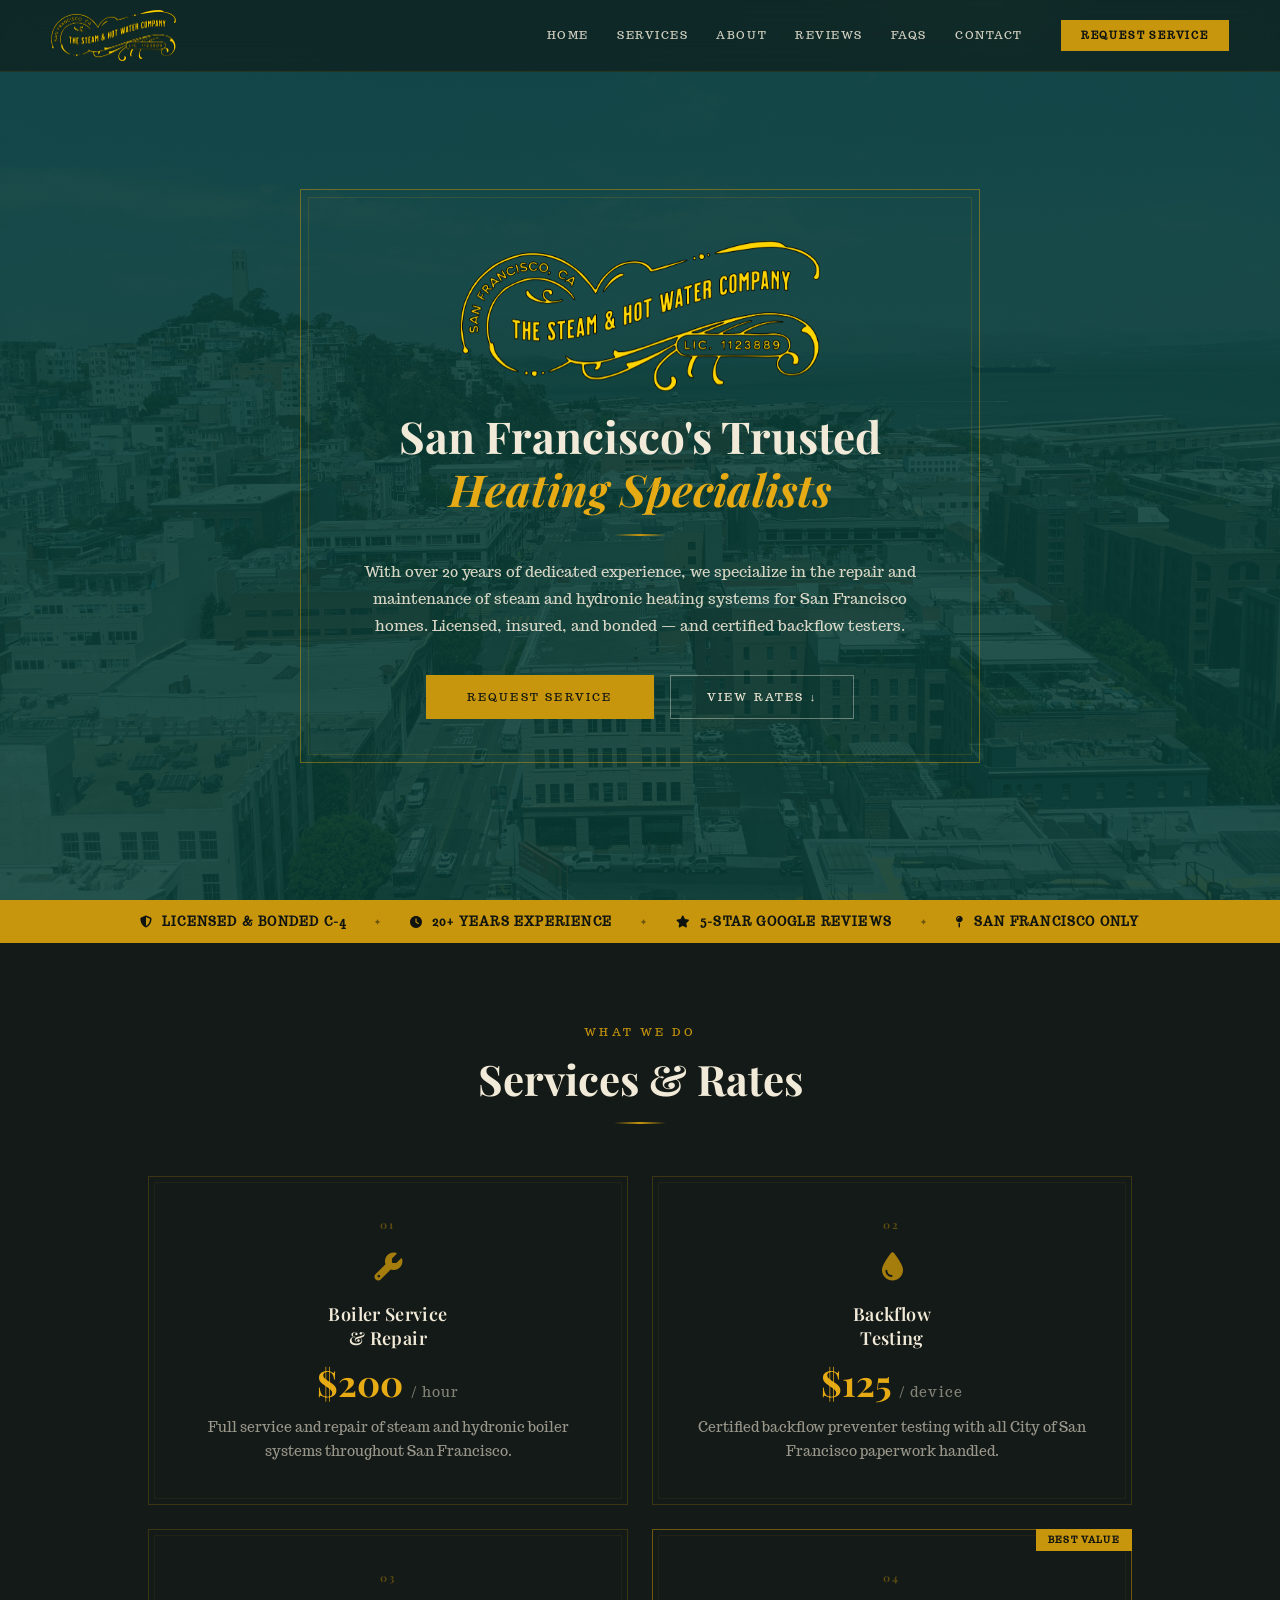
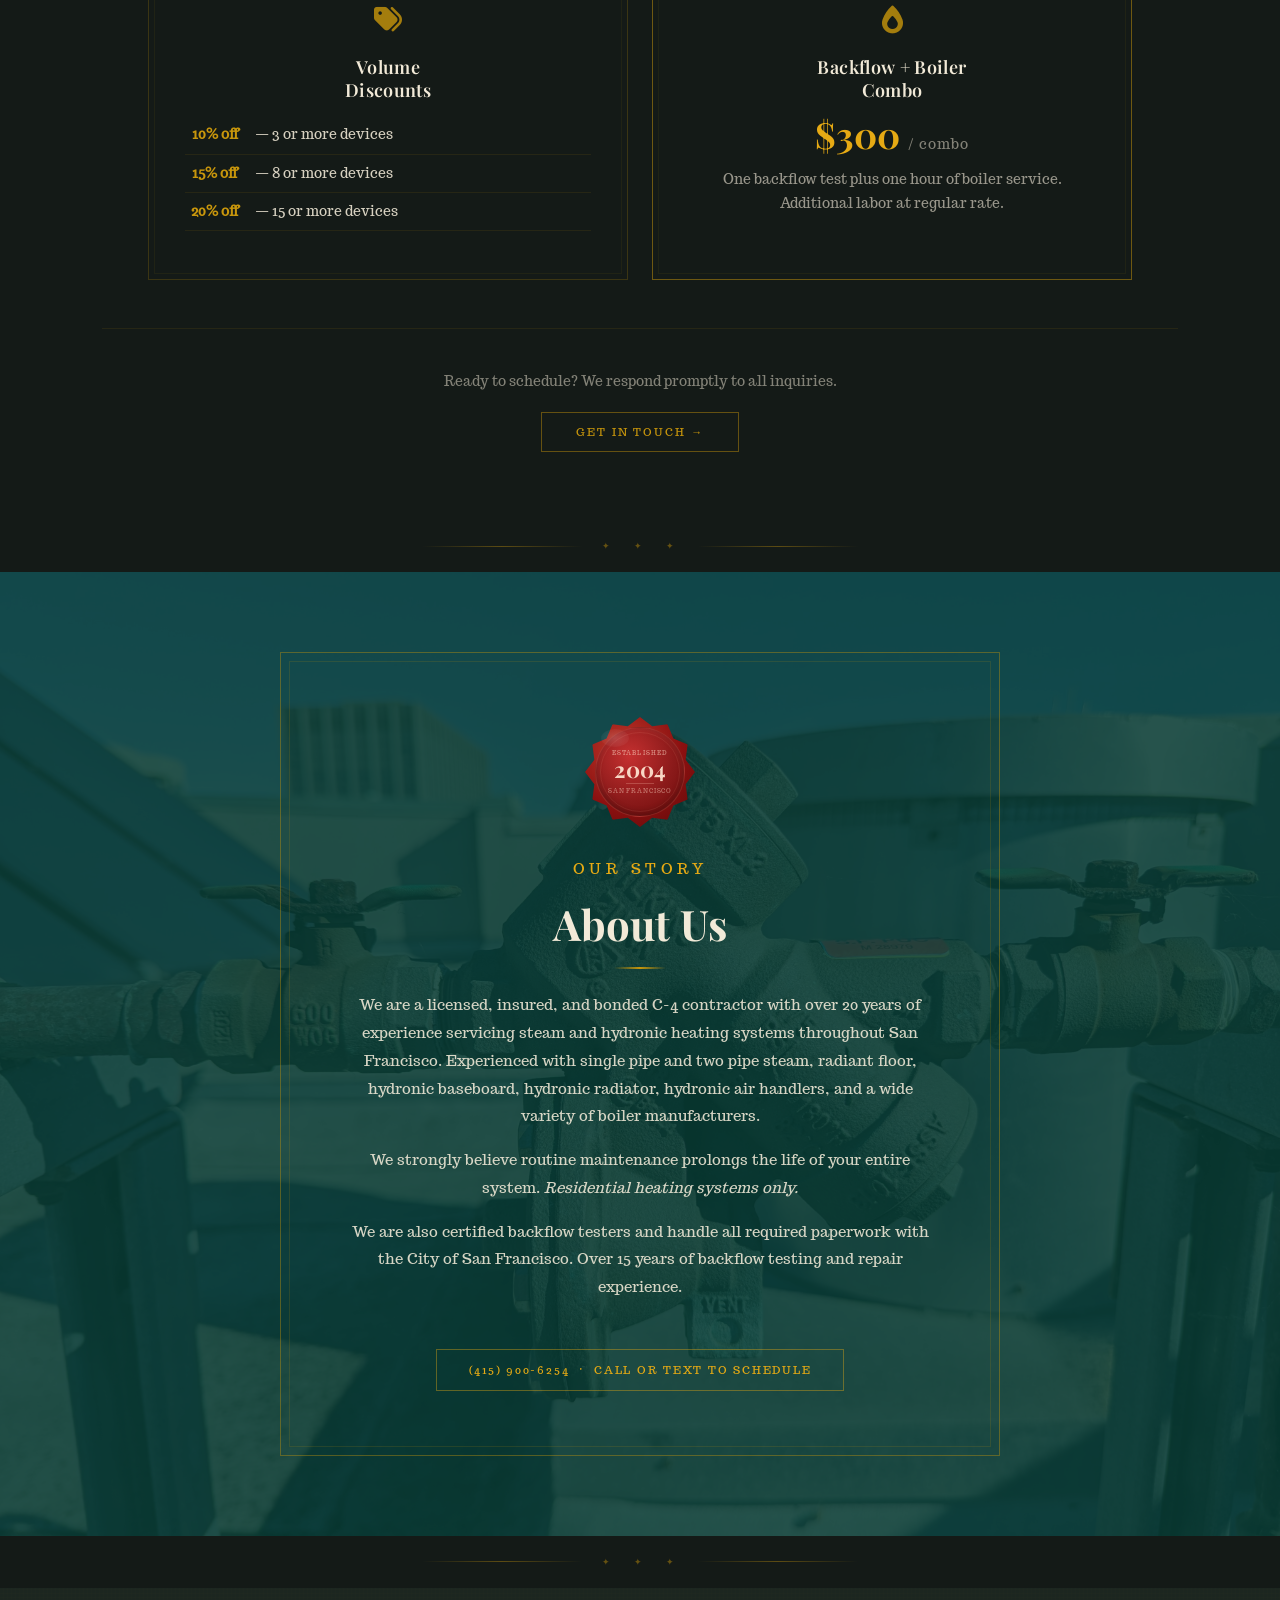
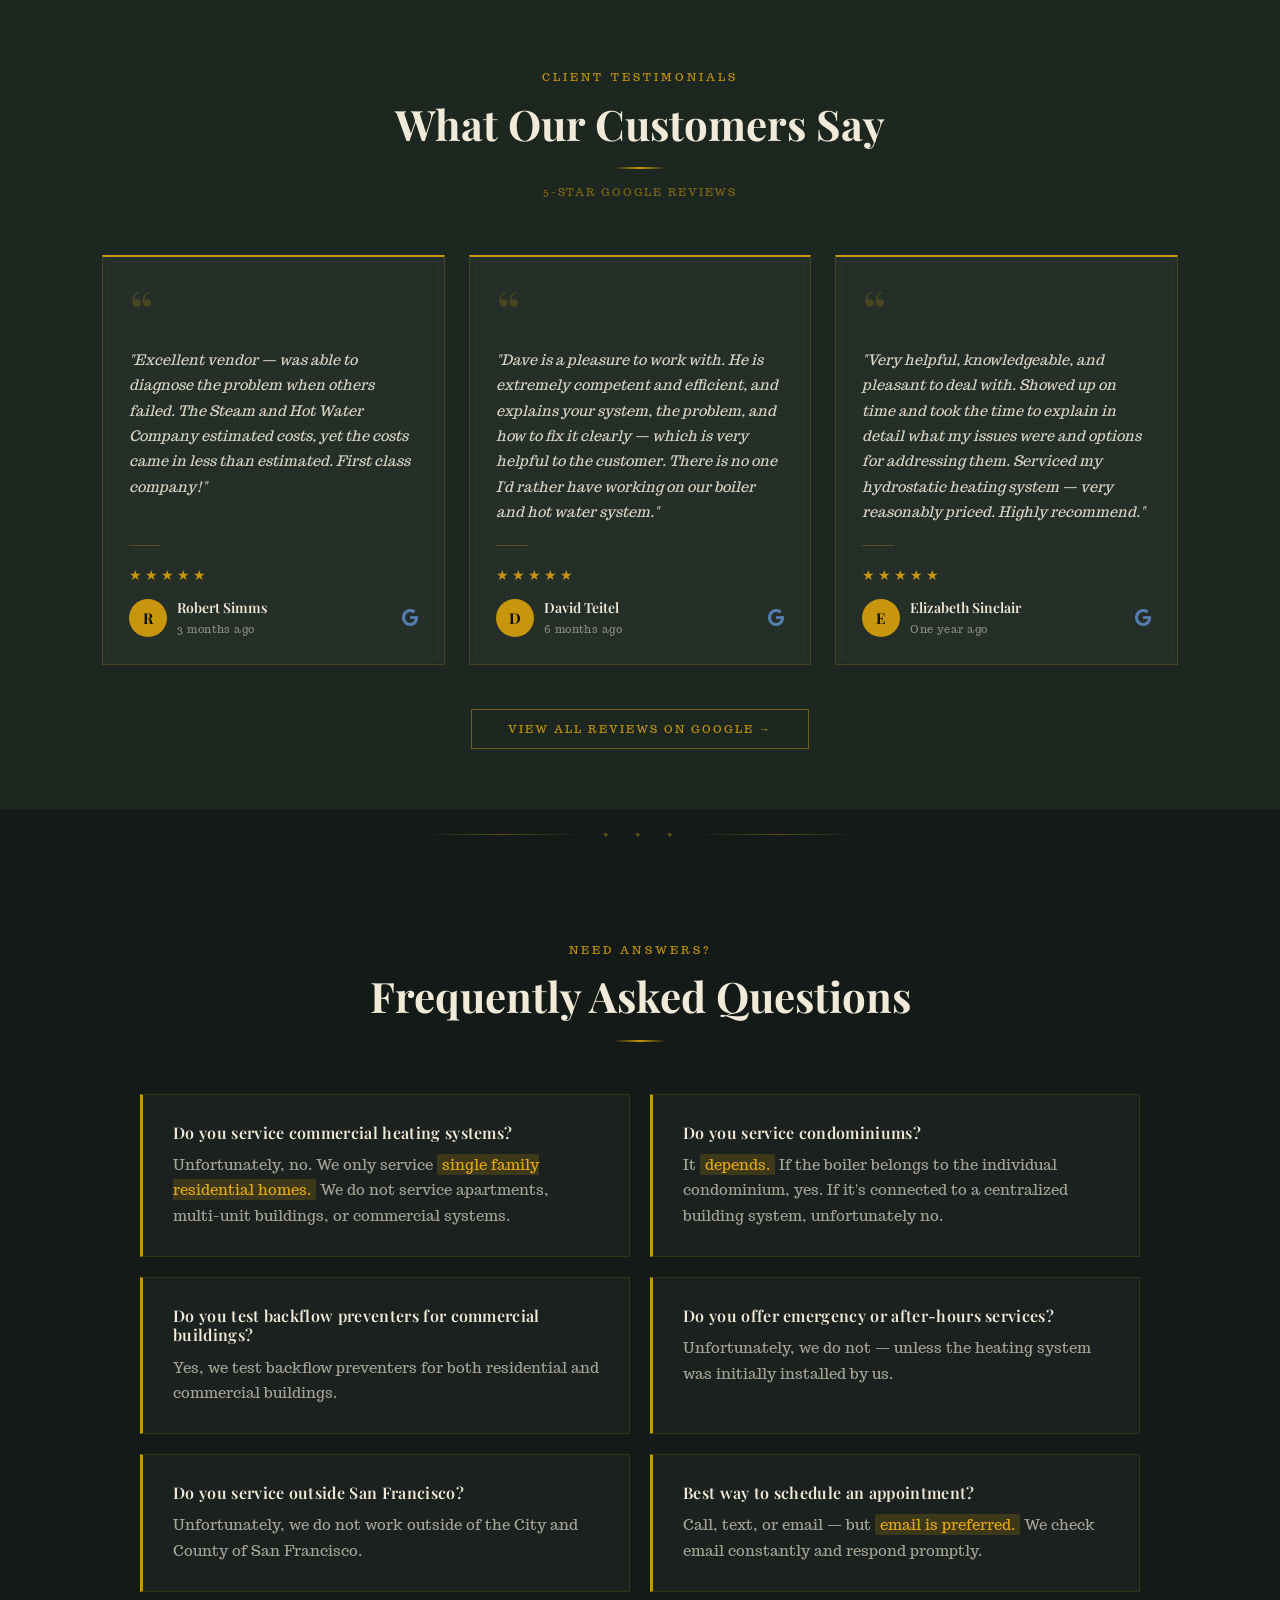
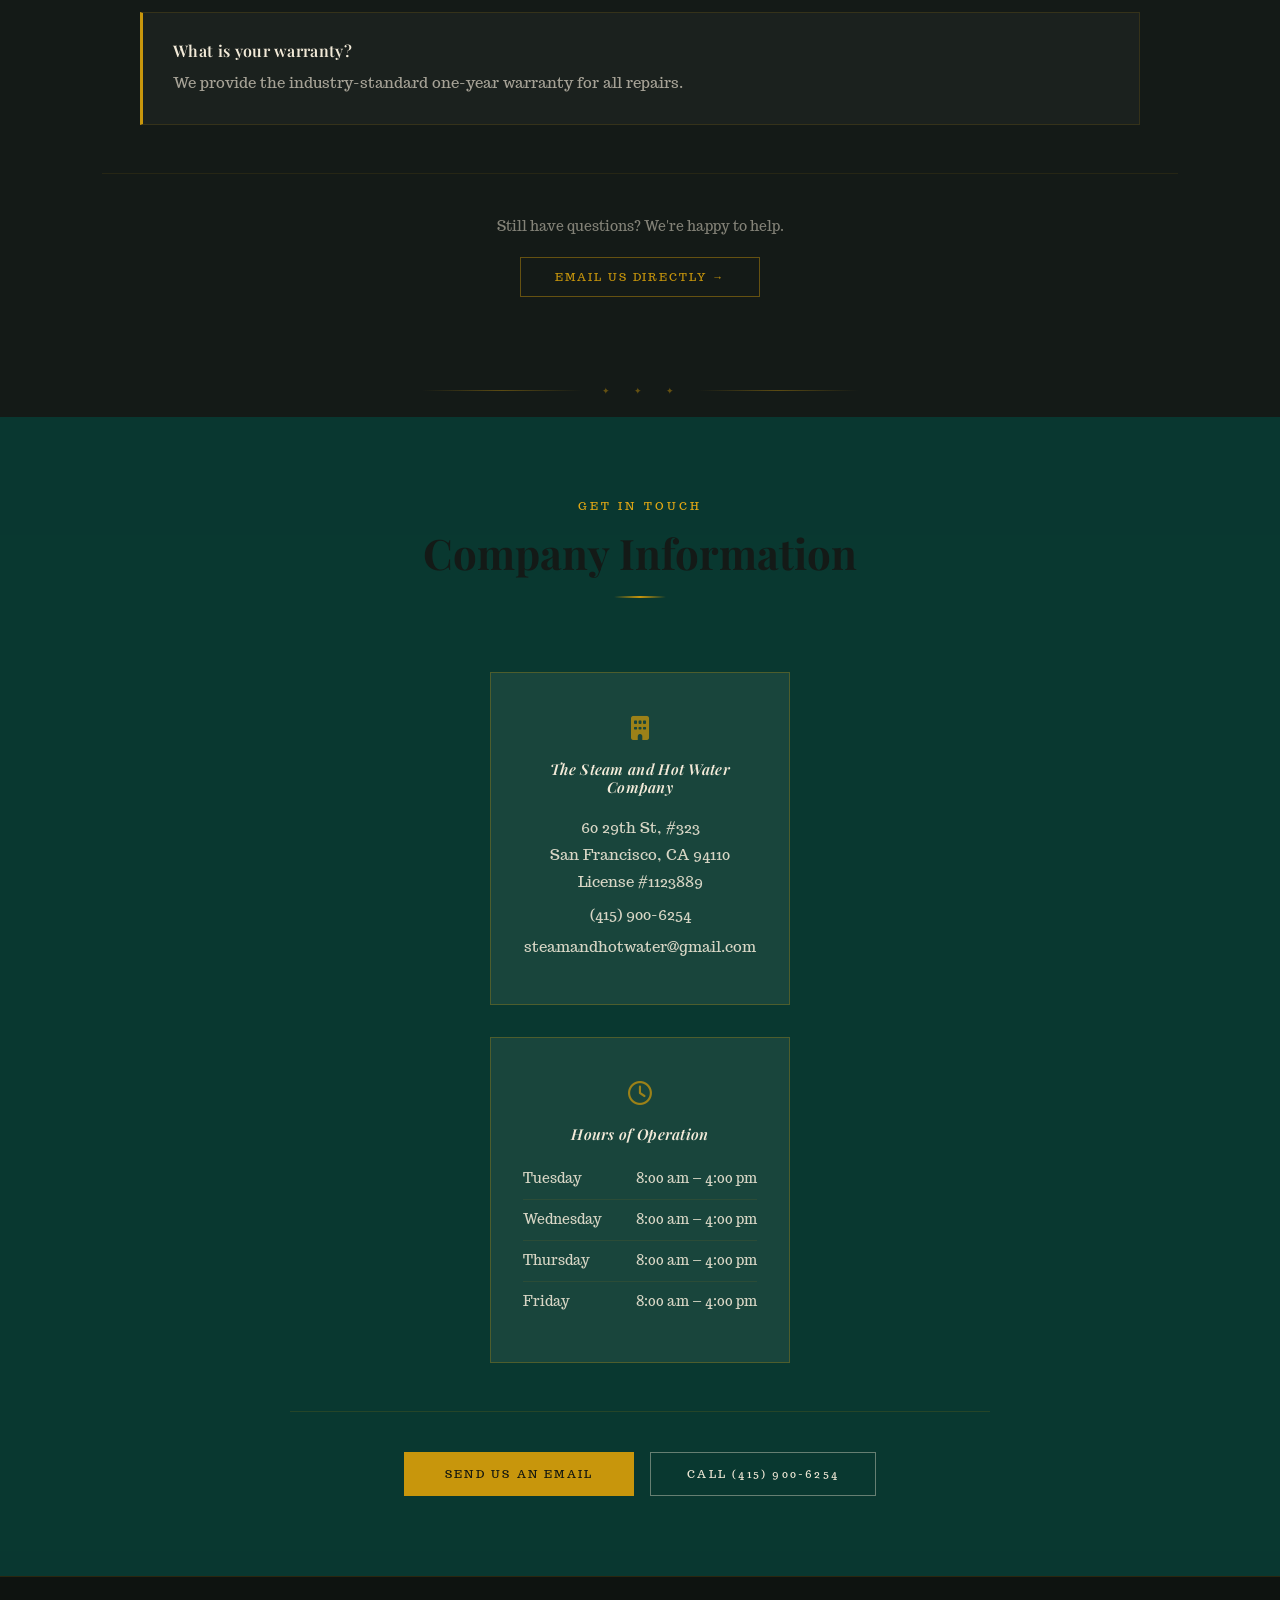
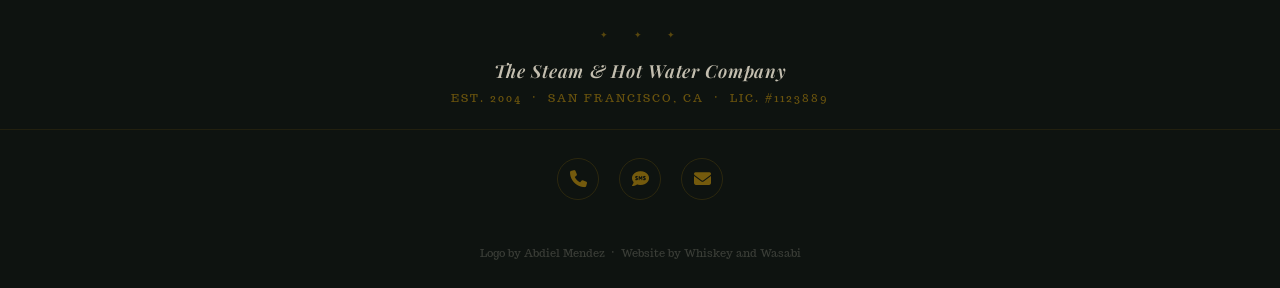
==== commit 11afb356: "Add closure banner, CMS, and News & Updates section" ====
--- a/index.html
+++ b/index.html
@@ -60,6 +60,7 @@
             <li><a href="#services" onclick="hideMenu()">Services</a></li>
             <li><a href="#about-us" onclick="hideMenu()">About</a></li>
             <li><a href="#reviews" onclick="hideMenu()">Reviews</a></li>
+            <li id="navUpdates" hidden><a href="#updates" onclick="hideMenu()">Updates</a></li>
             <li><a href="#faqs" onclick="hideMenu()">FAQs</a></li>
             <li><a href="#contact-us" onclick="hideMenu()">Contact</a></li>
         </ul>
@@ -69,6 +70,14 @@
         <span></span><span></span><span></span>
     </button>
 </nav>
+
+<!-- ===== CLOSURE NOTICE (content comes from content/notice.json) ===== -->
+<div class="closure-notice" id="closureNotice" role="status" hidden>
+    <div class="closure-inner">
+        <i class="fa-solid fa-calendar-xmark" aria-hidden="true"></i>
+        <p id="closureText"></p>
+    </div>
+</div>
 
 <!-- ===== HERO ===== -->
 
@@ -206,7 +215,7 @@
             <p>We strongly believe routine maintenance prolongs the life of your entire system. <em>Residential heating systems only.</em></p>
             <p>We are also certified backflow testers and handle all required paperwork with the City of San Francisco. Over 15 years of backflow testing and repair experience.</p>
             <!-- CTA inside about -->
-            <a href="tel:4159006254" class="about-cta">(415) 900-6254 &nbsp;—&nbsp; Call or Text to Schedule</a>
+            <a href="tel:4159006254" class="about-cta" data-cms-href="tel"><span data-cms-text="phone">(415) 900-6254</span> &nbsp;&middot;&nbsp; Call or Text to Schedule</a>
         </div>
     </div>
 </section>
@@ -289,6 +298,28 @@
 
 </section>
 
+<!-- ===== DIVIDER (shows only when there are updates) ===== -->
+
+<div class="ornament-break" id="updatesDivider" hidden>
+    <span class="ob-line"></span>
+    <span class="ob-center">✦ &nbsp; ✦ &nbsp; ✦</span>
+    <span class="ob-line"></span>
+</div>
+
+<!-- ===== NEWS & UPDATES (posts come from content/updates.json) ===== -->
+
+<section class="updates" id="updatesSection" aria-labelledby="updates" hidden>
+    <div class="section-header animate-up">
+        <p class="eyebrow">From the Shop</p>
+        <h1 id="updates">News &amp; Updates</h1>
+        <div class="gold-rule centered"></div>
+    </div>
+    <div class="updates-list" id="updatesList"></div>
+    <div class="updates-more" id="updatesMore" hidden>
+        <button type="button" class="cta-btn">Show Older Updates &darr;</button>
+    </div>
+</section>
+
 <!-- ===== DIVIDER ===== -->
 
 <div class="ornament-break">
@@ -338,7 +369,7 @@
     <!-- CTA below FAQ -->
     <div class="section-cta animate-up">
         <p>Still have questions? We're happy to help.</p>
-        <a href="mailto:steamandhotwater@gmail.com" class="cta-btn">Email Us Directly &rarr;</a>
+        <a href="mailto:steamandhotwater@gmail.com" class="cta-btn" data-cms-href="mailto">Email Us Directly &rarr;</a>
     </div>
 </section>
 
@@ -364,24 +395,26 @@
                 <div class="contact-card-icon"><i class="fa-solid fa-building"></i></div>
                 <h3>The Steam and Hot Water Company</h3>
                 <address>
-                    <p>60 29th St, #323<br>San Francisco, CA 94110<br>License #1123889</p>
-                    <p><a class="phone" href="tel:4159006254">(415) 900-6254</a></p>
-                    <p><a class="email" href="mailto:steamandhotwater@gmail.com">steamandhotwater@gmail.com</a></p>
+                    <p><span data-cms-text="street">60 29th St, #323</span><br><span data-cms-text="city">San Francisco</span>, <span data-cms-text="state">CA</span> <span data-cms-text="zip">94110</span><br>License #<span data-cms-text="license">1123889</span></p>
+                    <p><a class="phone" href="tel:4159006254" data-cms-href="tel" data-cms-text="phone">(415) 900-6254</a></p>
+                    <p><a class="email" href="mailto:steamandhotwater@gmail.com" data-cms-href="mailto" data-cms-text="email">steamandhotwater@gmail.com</a></p>
                 </address>
             </div>
             <div class="contact-card animate-up" data-delay="2">
                 <div class="contact-card-icon"><i class="fa-regular fa-clock"></i></div>
                 <h3>Hours of Operation</h3>
-                <p class="hours-row"><span>Tuesday</span><span>8:00 am – 4:00 pm</span></p>
-                <p class="hours-row"><span>Wednesday</span><span>8:00 am – 4:00 pm</span></p>
-                <p class="hours-row"><span>Thursday</span><span>8:00 am – 4:00 pm</span></p>
-                <p class="hours-row"><span>Friday</span><span>8:00 am – 4:00 pm</span></p>
+                <div id="hoursList">
+                    <p class="hours-row"><span>Tuesday</span><span>8:00 am – 4:00 pm</span></p>
+                    <p class="hours-row"><span>Wednesday</span><span>8:00 am – 4:00 pm</span></p>
+                    <p class="hours-row"><span>Thursday</span><span>8:00 am – 4:00 pm</span></p>
+                    <p class="hours-row"><span>Friday</span><span>8:00 am – 4:00 pm</span></p>
+                </div>
             </div>
         </div>
         <!-- Bottom CTA -->
         <div class="contact-bottom-cta animate-up">
-            <a href="mailto:steamandhotwater@gmail.com" class="hero-btn">Send Us an Email</a>
-            <a href="tel:4159006254" class="hero-btn-ghost">Call (415) 900-6254</a>
+            <a href="mailto:steamandhotwater@gmail.com" class="hero-btn" data-cms-href="mailto">Send Us an Email</a>
+            <a href="tel:4159006254" class="hero-btn-ghost" data-cms-href="tel">Call <span data-cms-text="phone">(415) 900-6254</span></a>
         </div>
     </div>
 </section>
@@ -392,12 +425,12 @@
     <div class="footer-top">
         <div class="footer-ornament">✦ &nbsp; ✦ &nbsp; ✦</div>
         <div class="footer-brand">The Steam &amp; Hot Water Company</div>
-        <div class="footer-sub">Est. 2004 &nbsp;&middot;&nbsp; San Francisco, CA &nbsp;&middot;&nbsp; Lic. #1123889</div>
+        <div class="footer-sub">Est. 2004 &nbsp;&middot;&nbsp; San Francisco, CA &nbsp;&middot;&nbsp; Lic. #<span data-cms-text="license">1123889</span></div>
     </div>
     <div class="footer-icons">
-        <a href="tel:4159006254" aria-label="Call us"><i class="fa-solid fa-phone"></i></a>
-        <a href="sms:4159006254" aria-label="Text us"><i class="fa-solid fa-comment-sms"></i></a>
-        <a href="mailto:steamandhotwater@gmail.com" aria-label="Email us"><i class="fa-solid fa-envelope"></i></a>
+        <a href="tel:4159006254" aria-label="Call us" data-cms-href="tel"><i class="fa-solid fa-phone"></i></a>
+        <a href="sms:4159006254" aria-label="Text us" data-cms-href="sms"><i class="fa-solid fa-comment-sms"></i></a>
+        <a href="mailto:steamandhotwater@gmail.com" aria-label="Email us" data-cms-href="mailto"><i class="fa-solid fa-envelope"></i></a>
     </div>
     <div class="footer-bottom">
         <p class="credits">Logo by <a href="https://www.linkedin.com/in/abdiel-mendez">Abdiel Mendez</a> &nbsp;&middot;&nbsp; Website by <a href="https://whiskeyandwasabi.com" target="_blank" rel="noopener noreferrer">Whiskey and Wasabi</a></p>
@@ -466,5 +499,8 @@
 });
 </script>
 
+<!-- Content from the website editor (/admin) -->
+<script src="site-content.js"></script>
+
 </body>
 </html>
--- a/style.css
+++ b/style.css
@@ -5,6 +5,7 @@
 
 /* ---- Reset ---- */
 * { margin: 0; padding: 0; box-sizing: border-box; }
+[hidden] { display: none !important; }
 
 /* ---- Tokens ---- */
 :root {
@@ -502,7 +503,10 @@
     margin-bottom: 16px; text-transform: uppercase;
 }
 .service-icon-wrap { font-size: 28px; color: var(--gold); margin-bottom: 18px; opacity: 0.8; }
-.service-card h3 { color: var(--cream); font-size: 18px; margin-bottom: 14px; line-height: 1.3; }
+.service-card h3 {
+    color: var(--cream); font-size: 18px; margin: 0 auto 14px; line-height: 1.3;
+    max-width: 14ch; text-wrap: balance;
+}
 .service-price {
     font-family: var(--serif); font-size: 36px; font-weight: 700;
     color: var(--gold-bright); line-height: 1; margin-bottom: 16px;
@@ -631,6 +635,48 @@
 .outline-btn:hover { background: var(--gold); color: var(--ink); border-color: var(--gold); }
 
 /* =============================================
+   NEWS & UPDATES
+   ============================================= */
+.updates { background: var(--dark); padding: 80px 8% 60px; text-align: center; }
+.updates-list {
+    max-width: 820px; margin: 0 auto;
+    display: flex; flex-direction: column; gap: 24px;
+    text-align: left;
+}
+.update-card {
+    background: rgba(255,255,255,0.03);
+    border: 1px solid rgba(200,150,12,0.18);
+    border-left: 3px solid var(--gold);
+    padding: 30px 34px;
+    position: relative;
+    transition: background 0.3s, border-color 0.3s;
+}
+.update-card::before {
+    content: ''; position: absolute; inset: 5px;
+    border: 1px solid rgba(200,150,12,0.06); pointer-events: none;
+}
+.update-card:hover { background: rgba(200,150,12,0.04); border-left-color: var(--gold-bright); }
+.update-date {
+    display: block;
+    font-family: var(--sans); font-size: 10.5px;
+    letter-spacing: 0.25em; text-transform: uppercase;
+    color: var(--gold); margin-bottom: 10px;
+}
+.update-card h3 { color: var(--cream); font-size: 20px; margin-bottom: 14px; }
+.update-card p {
+    color: rgba(242,234,216,0.72); font-size: 14.5px; line-height: 1.8;
+    white-space: pre-line;
+}
+.update-card p + p { margin-top: 12px; }
+.update-img {
+    display: block; width: 100%; max-height: 380px; object-fit: cover;
+    border: 1px solid rgba(200,150,12,0.25);
+    margin: 4px 0 18px;
+}
+.updates-more { margin-top: 36px; }
+button.cta-btn { background: none; cursor: pointer; }
+
+/* =============================================
    FAQs
    ============================================= */
 .faq { background: var(--dark); padding: 80px 8% 60px; text-align: center; }
@@ -725,6 +771,54 @@
 }
 .credits a { color: rgba(242,234,216,0.2); text-decoration: none; transition: color 0.3s; }
 .credits a:hover { color: var(--gold); }
+
+/* =============================================
+   CLOSURE NOTICE
+   ============================================= */
+.closure-notice {
+    margin-top: var(--nav-h);
+    background: var(--red);
+    border-bottom: 1px solid rgba(200,150,12,0.5);
+    padding: 14px 5%;
+    position: relative;
+}
+.closure-notice::after {
+    content: '';
+    position: absolute;
+    inset: 4px 0;
+    border-top: 1px solid rgba(200,150,12,0.22);
+    border-bottom: 1px solid rgba(200,150,12,0.22);
+    pointer-events: none;
+}
+.closure-inner {
+    display: flex;
+    align-items: center;
+    justify-content: center;
+    gap: 12px;
+    max-width: 900px;
+    margin: 0 auto;
+    text-align: center;
+}
+.closure-inner i {
+    color: var(--gold-bright);
+    font-size: 16px;
+    flex-shrink: 0;
+}
+.closure-inner p {
+    font-size: 13px;
+    letter-spacing: 0.05em;
+    line-height: 1.6;
+    color: var(--cream);
+}
+.closure-inner strong {
+    font-family: var(--serif);
+    font-weight: 600;
+    color: var(--gold-bright);
+    letter-spacing: 0.08em;
+    text-transform: uppercase;
+    margin-right: 4px;
+}
+body.has-notice .header { padding-top: 0; }
 
 /* =============================================
    MOBILE (max-width: 700px)
@@ -796,4 +890,12 @@
 
     .ob-line { width: 80px; }
     .footer-top { padding: 40px 5% 20px; }
+
+    .closure-notice { padding: 12px 5%; }
+    .closure-inner { gap: 10px; }
+    .closure-inner p { font-size: 12px; }
+
+    .updates { padding: 52px 5% 44px; }
+    .update-card { padding: 24px 20px; }
+    .update-card h3 { font-size: 18px; }
 }
